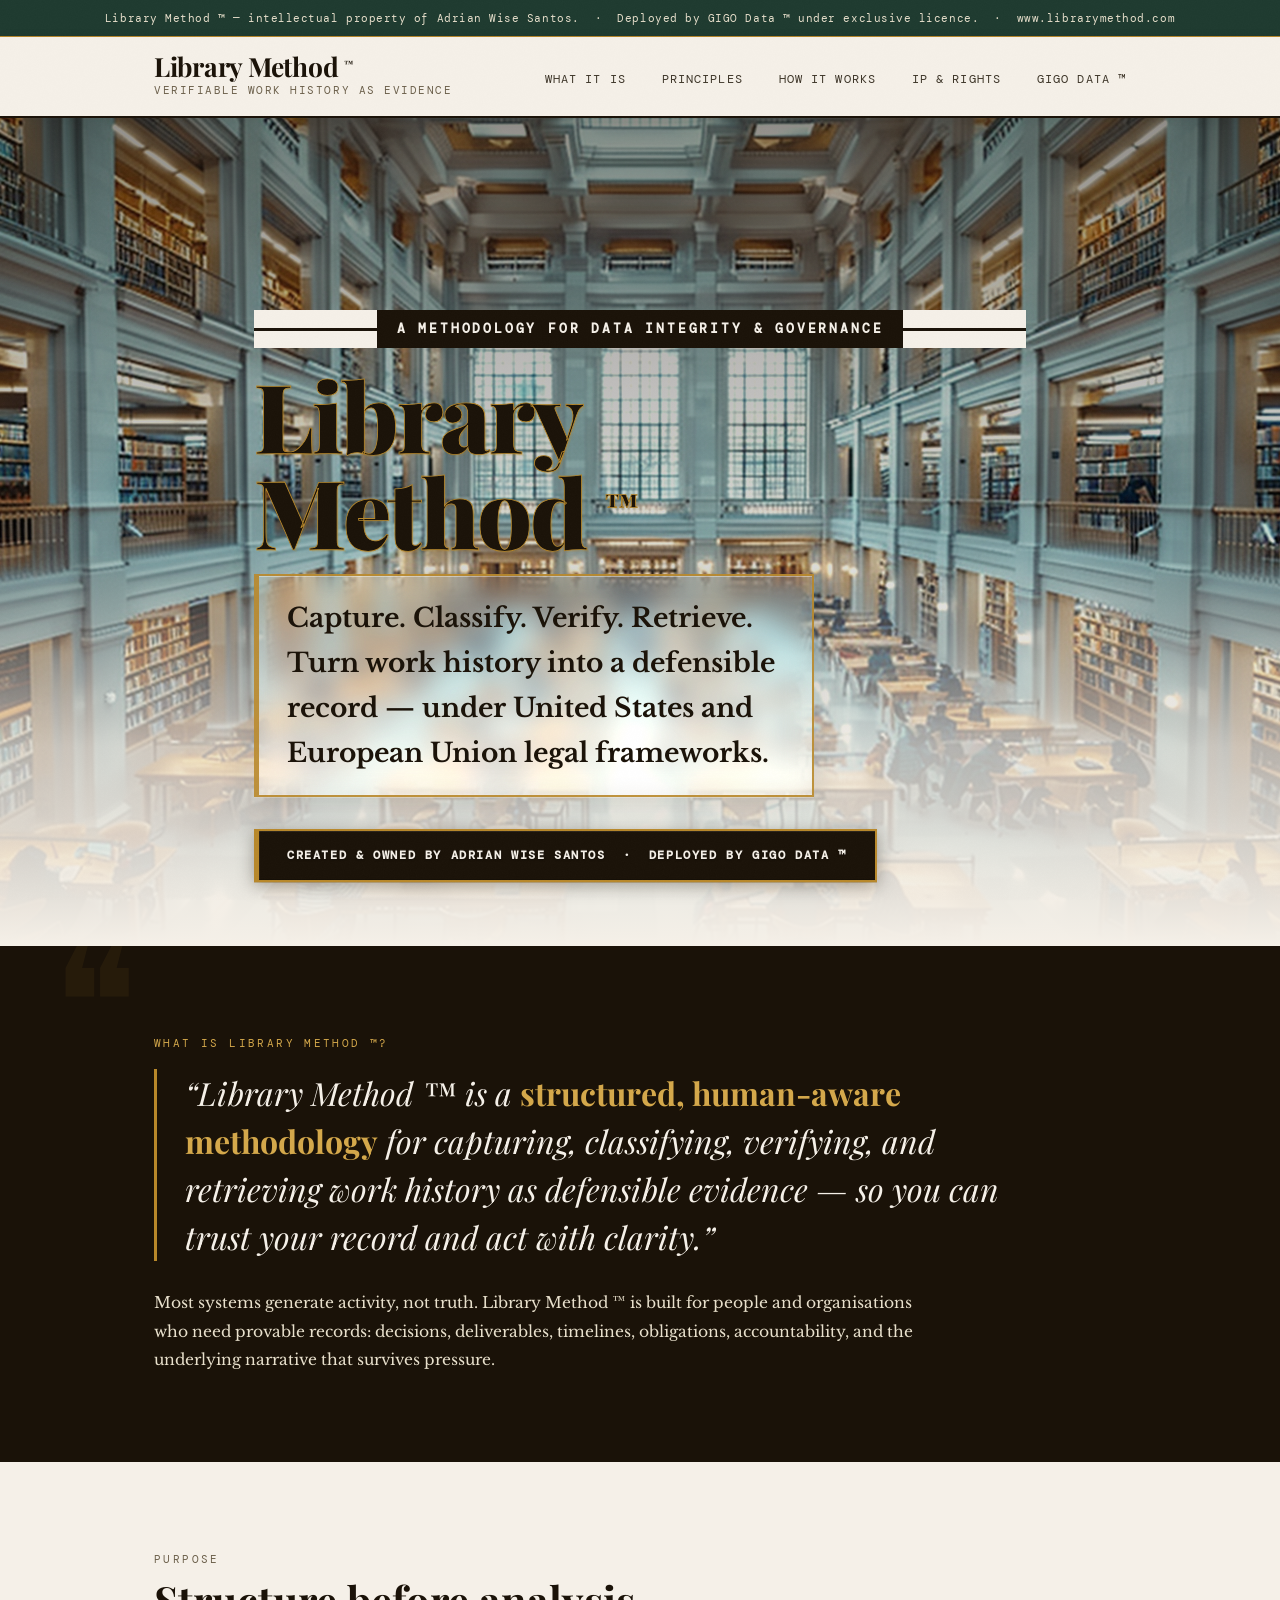
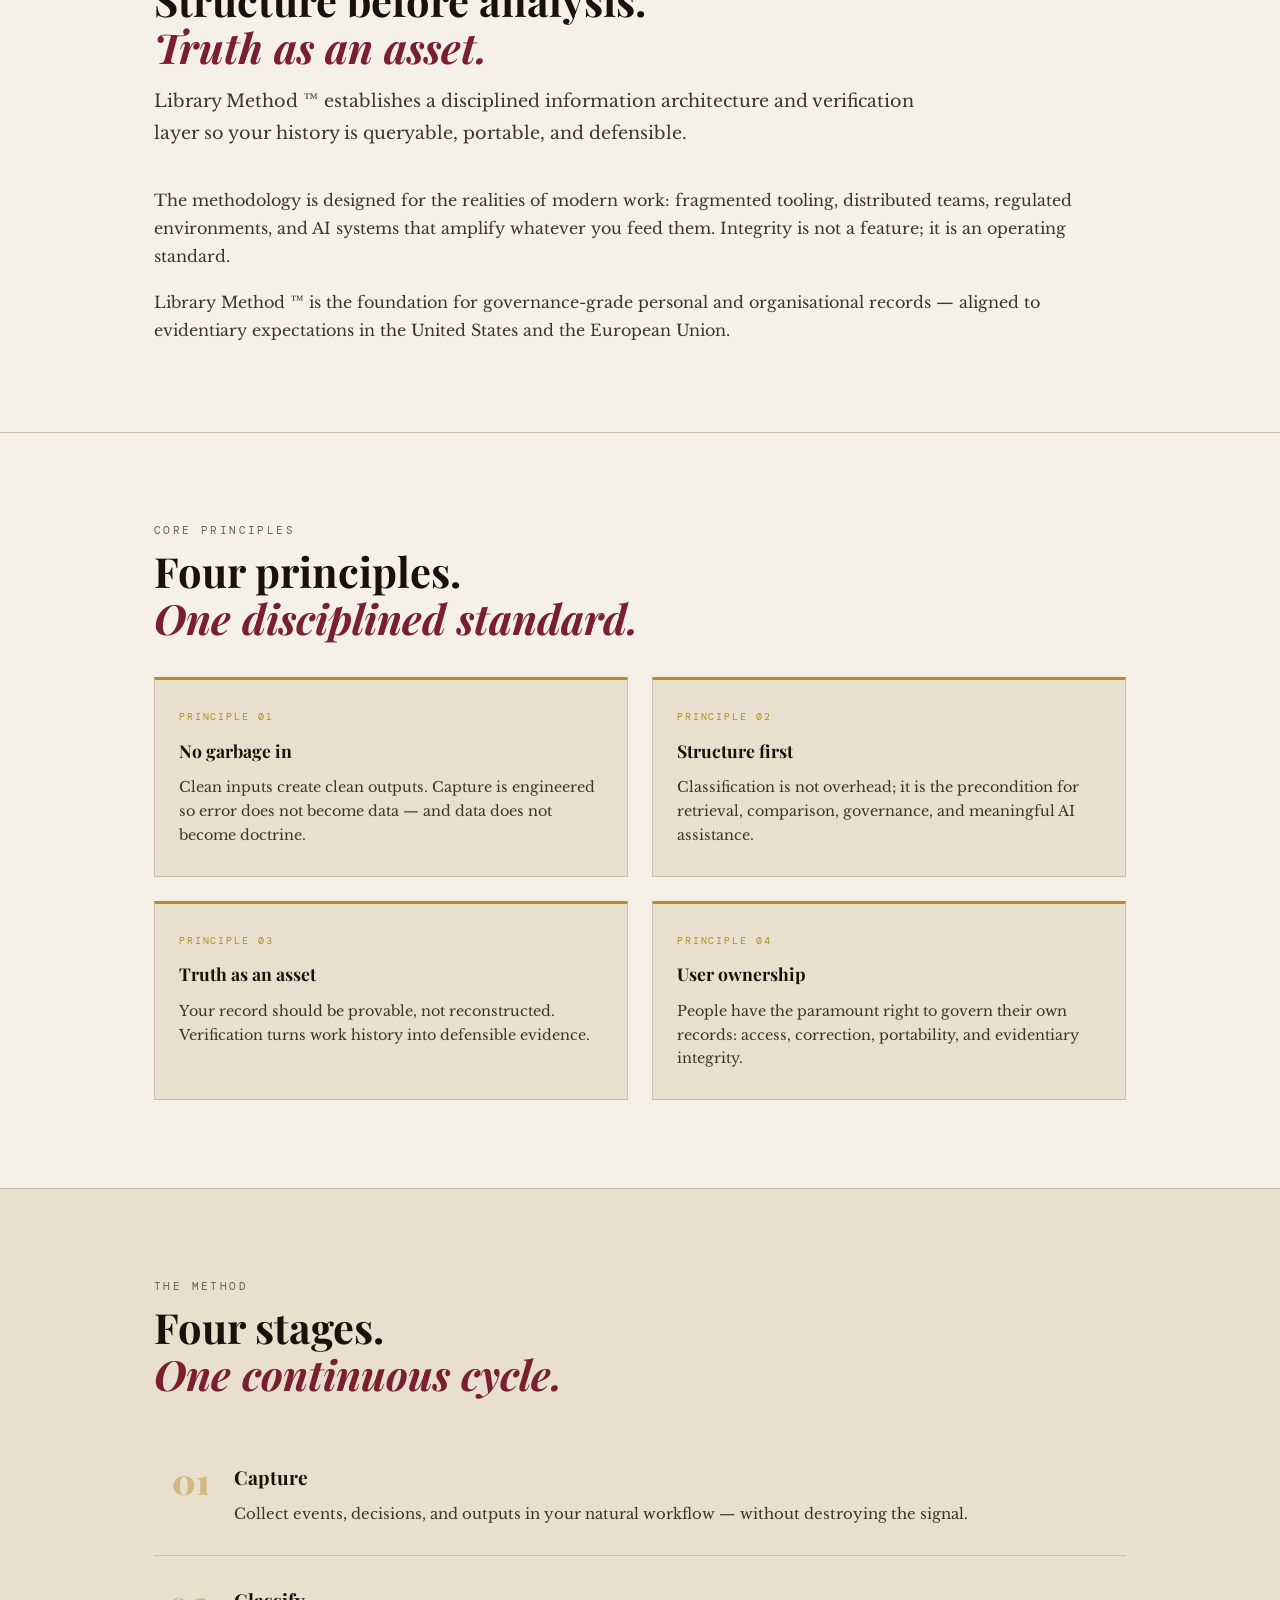
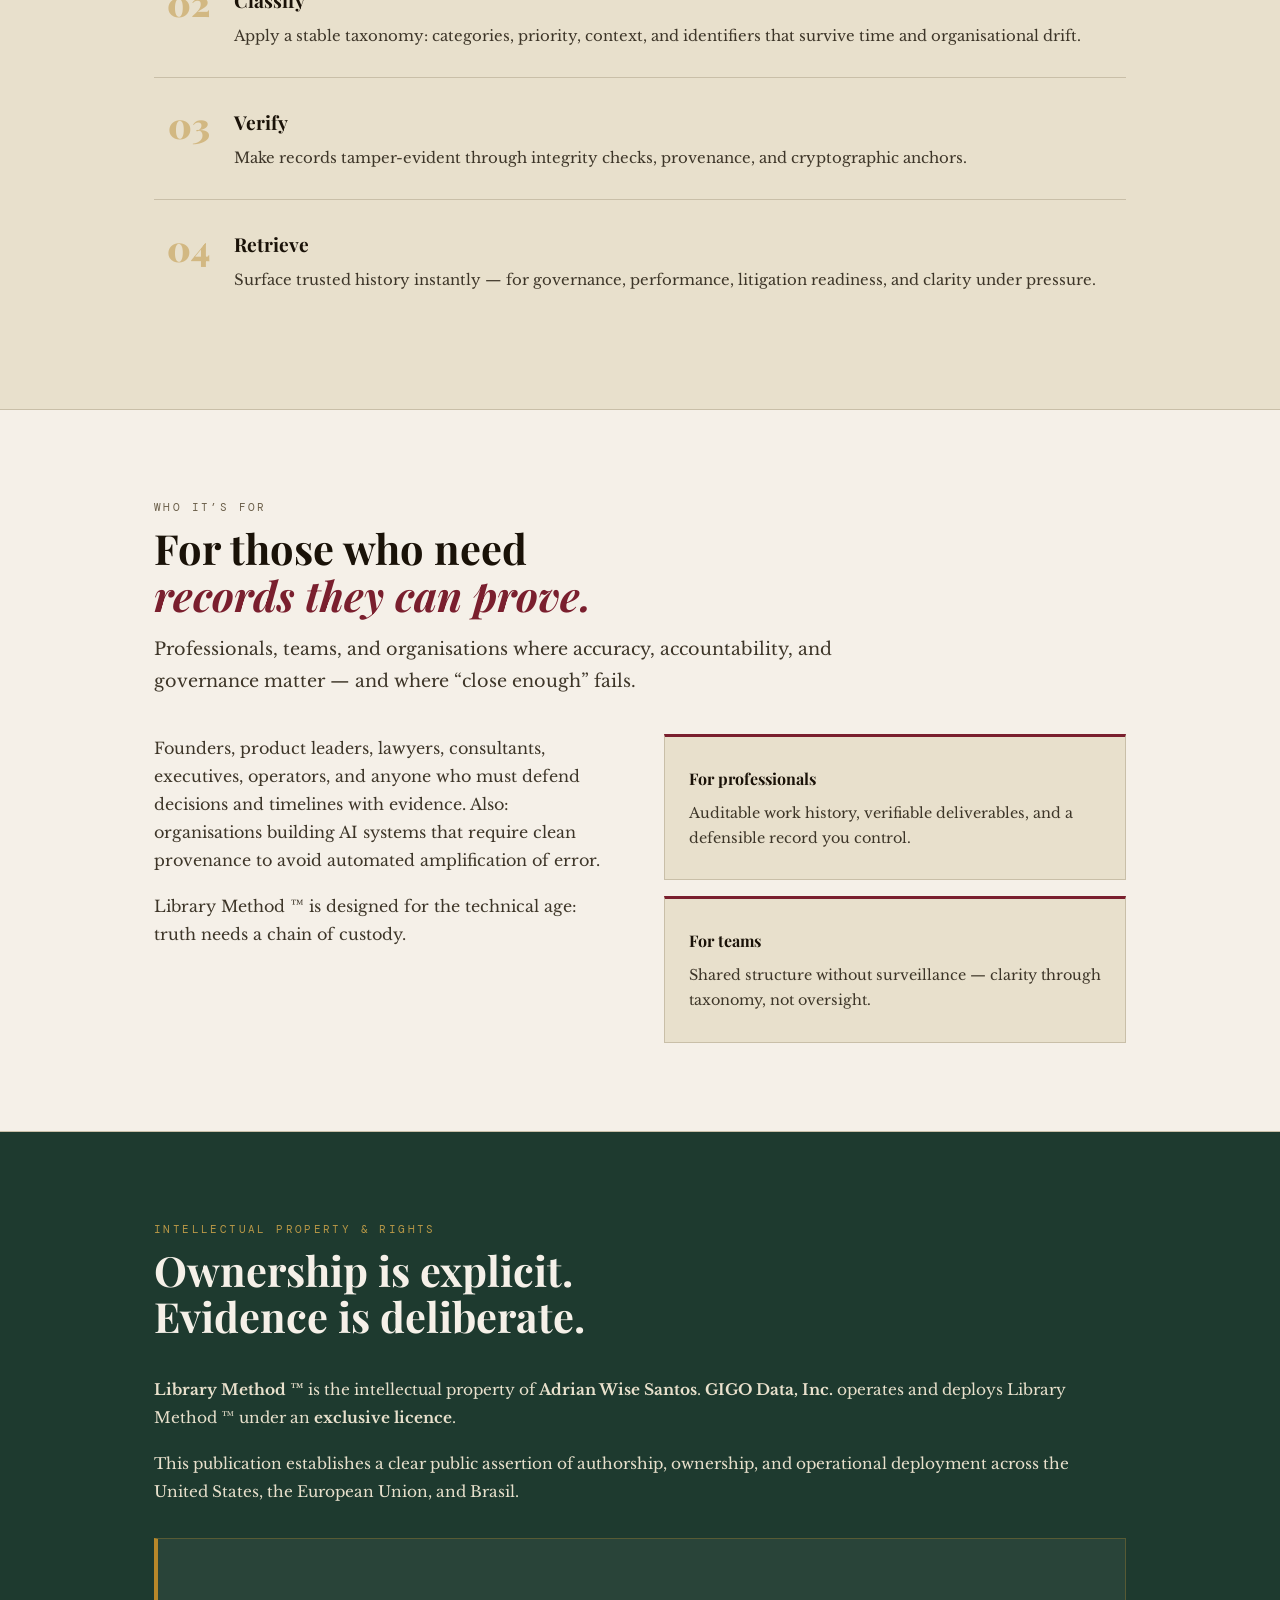
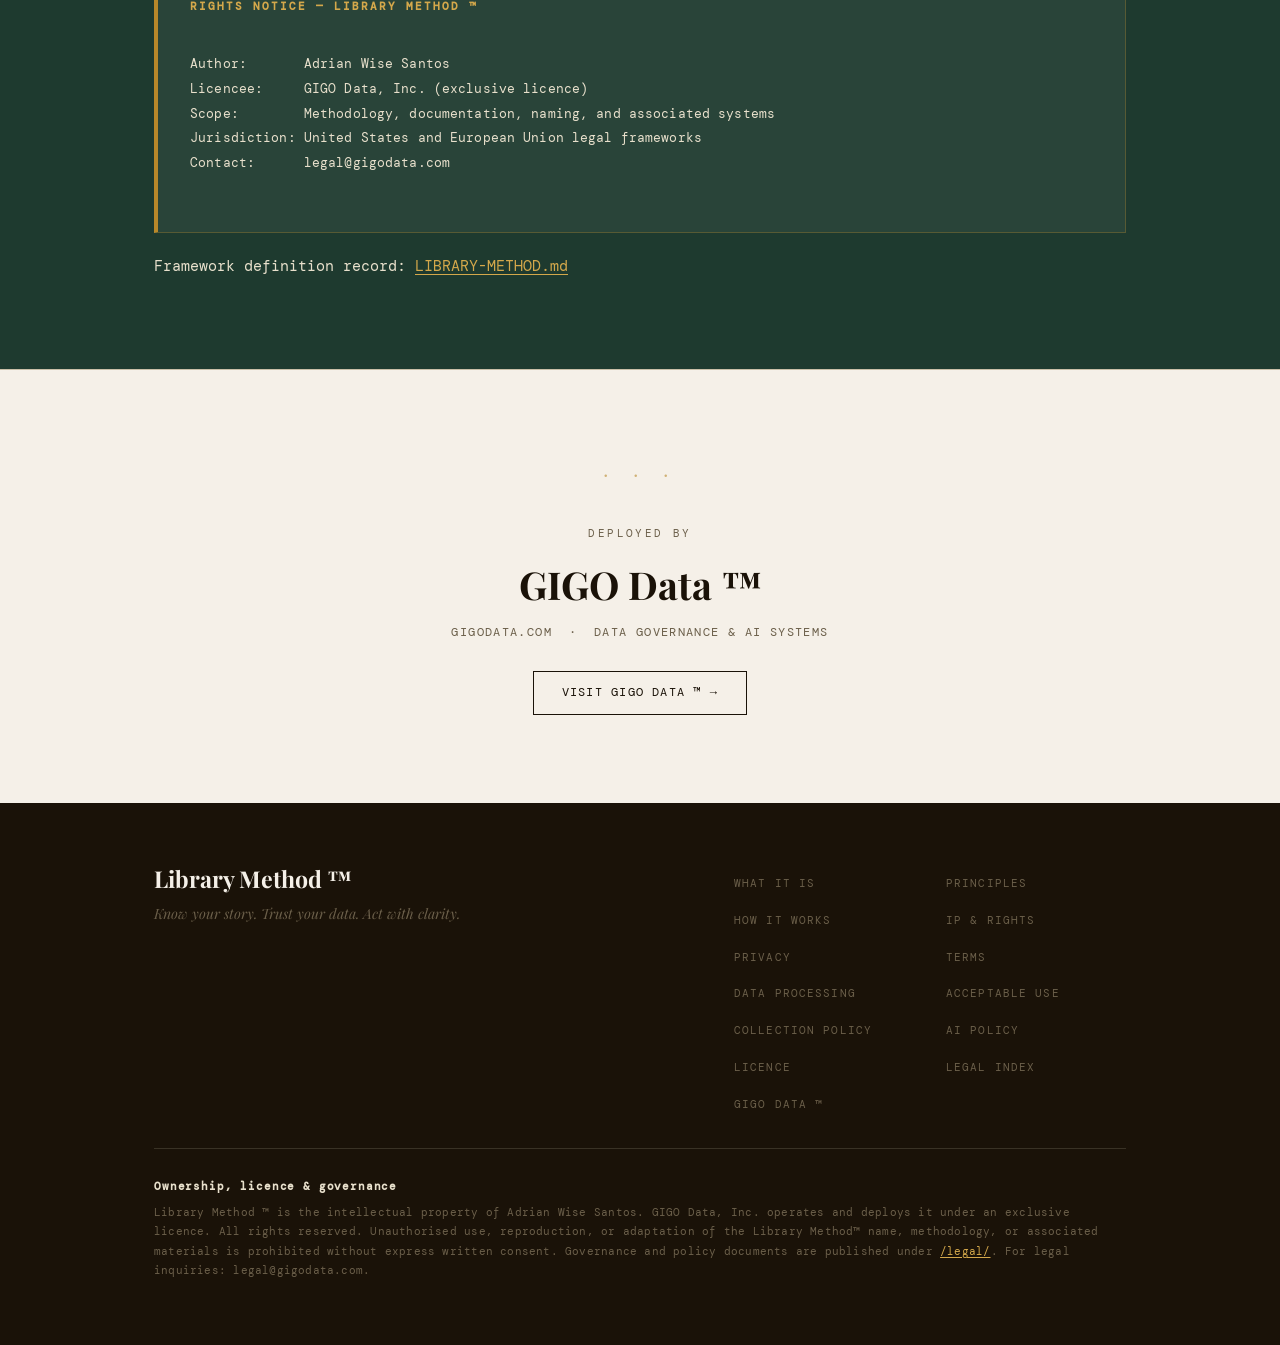
==== index.html @ 295b641d "Reivindicação territorial atualizada: Brasil incluído na asserção pública de autoria, propriedade e " ====
<!doctype html>
<html lang="en">
<head>
  <meta charset="utf-8" />
  <meta http-equiv="x-ua-compatible" content="ie=edge" />
  <meta name="viewport" content="width=device-width, initial-scale=1" />

  <!-- ── GOOGLE SEARCH CONSOLE VERIFICATION ──────────────────── -->
  <meta name="google-site-verification" content="AUsVoHXFWD5waHERKh9OpnSY5OnFu4GHiq2seDkSeP0" />

  <!-- ============================================================
       Library Method™ — www.librarymethod.com
       Canonical posture:
       - IP Owner: Adrian Wise Santos
       - Exclusive licencee / operator: GIGO Data, Inc.
       Updated for governance layer: 2026-03-25
       ============================================================ -->

  <!-- ── PERFORMANCE: DNS prefetch for third-party origins ──── -->
  <link rel="dns-prefetch" href="https://fonts.googleapis.com" />
  <link rel="dns-prefetch" href="https://fonts.gstatic.com" />

  <!-- ── PRIMARY SEO ─────────────────────────────────────────── -->
  <title>Library Method™ | Verifiable Work History &amp; Data Governance — by Adrian Wise Santos</title>

  <meta name="description" content="Library Method™ is a structured, human-aware methodology for capturing, classifying, verifying, and retrieving work history as defensible evidence. Aligned with GDPR, the EU AI Act, and data provenance best practices. Created by Adrian Wise Santos. Deployed by GIGO Data™ (GIGO Data, Inc.) under exclusive licence." />

  <meta name="keywords" content="Library Method™, Library Method, librarymethod.com, GIGO Data™, GIGO Data, GIGODATA, gigodata.com, GIGO Data Inc, GIGO Data Inc., data provenance, data integrity, data governance, AI governance, audit trail, work history, personal data governance, verifiable work history, evidence, record-keeping, verification, methodology, information architecture, GDPR, EU AI Act, EU AI governance, EU data governance, AI Act compliance, data lineage, chain of custody, tamper-evident records, defensible evidence, Adrian Wise Santos" />

  <meta name="robots" content="index,follow,max-image-preview:large,max-snippet:-1,max-video-preview:-1" />

  <!-- ── AUTHORSHIP & OWNERSHIP ──────────────────────────────── -->
  <meta name="author" content="Adrian Wise Santos" />
  <meta name="creator" content="Library Method™ created by Adrian Wise Santos" />
  <meta name="copyright" content="© 2026 Adrian Wise Santos. All rights reserved." />

  <!-- ── CANONICAL ───────────────────────────────────────────── -->
  <link rel="canonical" href="https://www.librarymethod.com/" />

  <!-- ── HREFLANG: English primary + EU English ─────────────── -->
  <link rel="alternate" hreflang="en" href="https://www.librarymethod.com/" />
  <link rel="alternate" hreflang="en-GB" href="https://www.librarymethod.com/" />
  <link rel="alternate" hreflang="x-default" href="https://www.librarymethod.com/" />

  <!-- ── OPEN GRAPH ──────────────────────────────────────────── -->
  <meta property="og:type" content="website" />
  <meta property="og:url" content="https://www.librarymethod.com/" />
  <meta property="og:site_name" content="Library Method™" />
  <meta property="og:locale" content="en_US" />
  <meta property="og:locale:alternate" content="en_GB" />

  <meta property="og:title" content="Library Method™ — Verifiable Work History as Defensible Evidence" />
  <meta property="og:description" content="A structured, human-aware methodology for capturing, classifying, verifying, and retrieving work history as defensible evidence. GDPR-aligned. EU AI Act-aware. Created by Adrian Wise Santos. Deployed by GIGO Data™ (GIGO Data, Inc.) under exclusive licence. gigodata.com · librarymethod.com" />

  <meta property="og:image" content="https://www.librarymethod.com/opengraph/librarymethod_og_1200x630_v1_2026_02_01.png" />
  <meta property="og:image:secure_url" content="https://www.librarymethod.com/opengraph/librarymethod_og_1200x630_v1_2026_02_01.png" />
  <meta property="og:image:width" content="1200" />
  <meta property="og:image:height" content="630" />
  <meta property="og:image:alt" content="Library Method™ — by Adrian Wise Santos, deployed by GIGO Data™ (GIGO Data, Inc.) · librarymethod.com · gigodata.com" />
  <meta property="og:image:type" content="image/png" />

  <!-- ── TWITTER / X CARD ────────────────────────────────────── -->
  <meta name="twitter:card" content="summary_large_image" />
  <meta name="twitter:site" content="@gigodata" />
  <meta name="twitter:creator" content="@gigodata" />
  <meta name="twitter:title" content="Library Method™ — Verifiable Work History as Evidence" />
  <meta name="twitter:description" content="A structured methodology by Adrian Wise Santos, deployed by GIGO Data™ (GIGO Data, Inc.), for capturing, classifying, verifying, and retrieving work history as defensible evidence. GDPR-aligned. EU AI Act-aware. librarymethod.com" />
  <meta name="twitter:image" content="https://www.librarymethod.com/opengraph/librarymethod_og_1200x630_v1_2026_02_01.png" />
  <meta name="twitter:image:alt" content="Library Method™ — by Adrian Wise Santos, deployed by GIGO Data™ · librarymethod.com · gigodata.com" />

  <!-- ── FAVICONS ────────────────────────────────────────────── -->
  <link rel="icon" href="/favicon.ico" />
  <link rel="apple-touch-icon" href="/favicon.ico" />

  <!-- ── FONTS ───────────────────────────────────────────────── -->
  <link rel="preconnect" href="https://fonts.googleapis.com" />
  <link rel="preconnect" href="https://fonts.gstatic.com" crossorigin />
  <link href="https://fonts.googleapis.com/css2?family=Playfair+Display:ital,wght@0,400;0,600;0,700;0,900;1,400;1,700&family=Libre+Baskerville:ital,wght@0,400;0,700;1,400&family=DM+Mono:ital,wght@0,300;0,400;1,300&display=swap" rel="stylesheet" />

  <!-- ── JSON-LD STRUCTURED DATA ─────────────────────────────── -->
  <script type="application/ld+json">
  {
    "@context": "https://schema.org",
    "@graph": [
      {
        "@type": "WebSite",
        "@id": "https://www.librarymethod.com/#website",
        "url": "https://www.librarymethod.com/",
        "name": "Library Method\u2122",
        "alternateName": ["Library Method", "librarymethod.com"],
        "description": "Library Method\u2122 is a structured, human-aware methodology for capturing, classifying, verifying, and retrieving work history as defensible evidence. Aligned with GDPR and the EU AI Act.",
        "publisher": { "@id": "https://www.gigodata.com/#organization" },
        "inLanguage": "en-US"
      },
      {
        "@type": "WebPage",
        "@id": "https://www.librarymethod.com/#webpage",
        "url": "https://www.librarymethod.com/",
        "name": "Library Method\u2122 | Verifiable Work History & Data Governance — by Adrian Wise Santos",
        "description": "Library Method\u2122 is a structured, human-aware methodology for capturing, classifying, verifying, and retrieving work history as defensible evidence. Aligned with GDPR, the EU AI Act, and data provenance best practices.",
        "isPartOf": { "@id": "https://www.librarymethod.com/#website" },
        "about": { "@id": "https://www.librarymethod.com/#methodology" },
        "primaryImageOfPage": {
          "@type": "ImageObject",
          "url": "https://www.librarymethod.com/opengraph/librarymethod_og_1200x630_v1_2026_02_01.png"
        },
        "datePublished": "2026-02-01",
        "dateModified": "2026-03-25",
        "inLanguage": "en-US"
      },
      {
        "@type": "Organization",
        "@id": "https://www.gigodata.com/#organization",
        "name": "GIGO Data\u2122",
        "alternateName": ["GIGO Data", "GIGODATA", "GIGO Data, Inc.", "GIGO Data Inc"],
        "legalName": "GIGO Data, Inc.",
        "url": "https://www.gigodata.com/",
        "sameAs": [
          "https://www.gigodata.com/",
          "https://www.librarymethod.com/",
          "https://twitter.com/gigodata",
          "https://github.com/gigodata"
        ],
        "description": "GIGO Data, Inc. is a data governance and AI systems company. It deploys Library Method\u2122 under exclusive licence from Adrian Wise Santos.",
        "foundingDate": "2025-06-24",
        "founder": { "@id": "https://www.librarymethod.com/#adrian" },
        "knowsAbout": [
          "Data Governance",
          "AI Governance",
          "Data Integrity",
          "GDPR Compliance",
          "EU AI Act",
          "Data Provenance",
          "Verifiable Work History"
        ]
      },
      {
        "@type": "Person",
        "@id": "https://www.librarymethod.com/#adrian",
        "name": "Adrian Wise Santos",
        "url": "https://www.adrianwisesantos.com/",
        "sameAs": [
          "https://www.adrianwisesantos.com/",
          "https://www.linkedin.com/in/adriansantos",
          "https://twitter.com/gigodata",
          "https://github.com/gigodata"
        ],
        "jobTitle": "Founder",
        "worksFor": { "@id": "https://www.gigodata.com/#organization" },
        "description": "Creator and owner of the Library Method\u2122 intellectual property. Founder of GIGO Data, Inc. Expert in data governance, AI systems, and verifiable work history."
      },
      {
        "@type": "CreativeWork",
        "@id": "https://www.librarymethod.com/#methodology",
        "name": "Library Method\u2122",
        "alternateName": "Library Method",
        "url": "https://www.librarymethod.com/",
        "creator": { "@id": "https://www.librarymethod.com/#adrian" },
        "publisher": { "@id": "https://www.gigodata.com/#organization" },
        "description": "A structured, human-aware methodology for capturing, classifying, verifying, and retrieving work history as defensible evidence. Designed to support GDPR data subject rights, EU AI Act transparency obligations, and personal data governance.",
        "inLanguage": "en-US",
        "copyrightHolder": { "@id": "https://www.librarymethod.com/#adrian" },
        "copyrightYear": "2026",
        "license": "https://www.librarymethod.com/legal/licence.html",
        "about": [
          { "@type": "Thing", "name": "Data Governance" },
          { "@type": "Thing", "name": "AI Governance" },
          { "@type": "Thing", "name": "Data Provenance" },
          { "@type": "Thing", "name": "GDPR" },
          { "@type": "Thing", "name": "EU AI Act" },
          { "@type": "Thing", "name": "Verifiable Work History" },
          { "@type": "Thing", "name": "Audit Trail" },
          { "@type": "Thing", "name": "Chain of Custody" }
        ],
        "mentions": [
          {
            "@type": "Legislation",
            "name": "General Data Protection Regulation",
            "alternateName": "GDPR",
            "identifier": "EU 2016/679",
            "url": "https://eur-lex.europa.eu/eli/reg/2016/679/oj"
          },
          {
            "@type": "Legislation",
            "name": "EU Artificial Intelligence Act",
            "alternateName": "EU AI Act",
            "identifier": "EU 2024/1689",
            "url": "https://eur-lex.europa.eu/legal-content/EN/TXT/?uri=CELEX:32024R1689"
          }
        ]
      }
    ]
  }
  </script>

  <style>
    *, *::before, *::after { box-sizing: border-box; margin: 0; padding: 0; }

    :root{
      --c-ink:#1a1208;
      --c-parchment:#f5f0e8;
      --c-aged:#e8e0cc;
      --c-gold:#b8882a;
      --c-gold-light:#d4a84b;
      --c-burgundy:#7a1f2e;
      --c-forest:#1e3a2f;
      --c-slate:#3d3528;
      --c-muted:#6b5f4a;
      --c-rule:#c9bfa8;

      --font-display:'Playfair Display','Georgia',serif;
      --font-body:'Libre Baskerville','Georgia',serif;
      --font-mono:'DM Mono','Courier New',monospace;

      --max-width:1100px;
      --gutter:clamp(1.5rem,5vw,4rem);
      --section-gap:clamp(3rem,7vw,5.5rem);
    }

    html{ scroll-behavior:smooth; -webkit-text-size-adjust:100%; }
    body{
      background:var(--c-parchment);
      color:var(--c-ink);
      font-family:var(--font-body);
      font-size:clamp(1rem,1.2vw,1.125rem);
      line-height:1.75;
      overflow-x:hidden;
    }

    body::before{
      content:'';
      position:fixed;
      inset:0;
      background-image:url("data:image/svg+xml,%3Csvg xmlns='http://www.w3.org/2000/svg' width='300' height='300'%3E%3Cfilter id='n'%3E%3CfeTurbulence type='fractalNoise' baseFrequency='0.85' numOctaves='4' stitchTiles='stitch'/%3E%3CfeColorMatrix type='saturate' values='0'/%3E%3C/filter%3E%3Crect width='300' height='300' filter='url(%23n)' opacity='0.04'/%3E%3C/svg%3E");
      pointer-events:none;
      z-index:9999;
      opacity:0.55;
    }

    a{ color:inherit; text-decoration:none; }
    img{ display:block; max-width:100%; }

    .u-container{ max-width:var(--max-width); margin-inline:auto; padding-inline:var(--gutter); }
    .u-mono{ font-family:var(--font-mono); }
    .u-label{
      font-family:var(--font-mono);
      font-size:0.68rem;
      letter-spacing:0.22em;
      text-transform:uppercase;
      color:var(--c-muted);
    }
    .u-sr-only{ position:absolute; width:1px; height:1px; overflow:hidden; clip:rect(0,0,0,0); white-space:nowrap; }

    .legal-banner{
      background:var(--c-forest);
      color:var(--c-aged);
      font-family:var(--font-mono);
      font-size:0.67rem;
      letter-spacing:0.05em;
      text-align:center;
      padding:0.55rem var(--gutter);
      border-bottom:1px solid var(--c-gold);
    }

    .masthead{
      position:sticky; top:0; z-index:200;
      background:var(--c-parchment);
      border-bottom:2px solid var(--c-ink);
      box-shadow:0 2px 12px rgba(26,18,8,0.07);
    }
    .masthead__inner{
      display:flex; align-items:center; justify-content:space-between;
      gap:1.5rem; padding-block:1rem;
    }
    .masthead__brand{ display:flex; flex-direction:column; gap:0.1rem; }
    .masthead__wordmark{
      font-family:var(--font-display);
      font-weight:700;
      font-size:clamp(1.2rem,2.5vw,1.65rem);
      letter-spacing:-0.01em;
      line-height:1;
    }
    .masthead__sub{
      font-family:var(--font-mono);
      font-size:clamp(0.55rem,0.85vw,0.72rem);
      letter-spacing:0.14em;
      text-transform:uppercase;
      color:var(--c-muted);
      white-space:nowrap;
    }
    .masthead__wordmark sup,
    .hero__headline sup{
      font-size:0.33em;
      vertical-align:super;
      letter-spacing:0;
    }
    .masthead__nav{ display:flex; gap:2.25rem; list-style:none; }
    .masthead__nav a{
      font-family:var(--font-mono);
      font-size:0.76rem;
      letter-spacing:0.09em;
      text-transform:uppercase;
      color:var(--c-slate);
      transition:color 0.2s ease;
    }
    .masthead__nav a:hover,
    .masthead__nav a:focus-visible{ color:var(--c-gold); outline:none; }

    .hero{ position:relative; min-height:92vh; overflow:hidden; }
    .hero__bg{
      position:absolute; inset:0;
      background-image:url('assets/images/librarymethod_hero_v1_2026_02_01.jpg');
      background-size:cover;
      background-position:center 28%;
      background-repeat:no-repeat;
      filter:sepia(0.18) contrast(1.06) brightness(0.86);
      transform:scale(1.02);
      transition:transform 8s ease;
    }
    .hero:hover .hero__bg{ transform:scale(1.0); }

    .hero__overlay{
      position:absolute; inset:0;
      background:linear-gradient(
        to bottom,
        rgba(26,18,8,0.38) 0%,
        rgba(26,18,8,0.18) 28%,
        rgba(245,240,232,0.00) 52%,
        rgba(245,240,232,0.72) 76%,
        rgba(245,240,232,1) 100%
      );
    }

    .hero__content{ position:absolute; bottom:0; left:0; right:0; padding-bottom:clamp(2.5rem,6vw,4rem); }
    .hero__content .u-container{ max-width:900px; }
    .hero__eyebrow{
      font-family:var(--font-mono);
      font-size:clamp(0.75rem,1.1vw,0.9rem);
      font-weight:700;
      letter-spacing:0.22em;
      text-transform:uppercase;
      color:#1a1208;
      margin-bottom:1.1rem;
      display:inline-flex;
      align-items:center;
      gap:0;
      background:#f5f0e8;
      padding:0;
      width:100%;
    }
    .hero__eyebrow::before,
    .hero__eyebrow::after{
      content:'';
      display:block;
      height:3px;
      background:#1a1208;
      flex:1;
    }
    .hero__eyebrow span{
      padding:0.5rem 1.2rem;
      background:#1a1208;
      color:#f5f0e8;
      letter-spacing:0.22em;
      font-size:clamp(0.7rem,1vw,0.85rem);
      white-space:nowrap;
    }

    .hero__headline{
      font-family:var(--font-display);
      font-weight:900;
      font-size:clamp(2.8rem,7.5vw,6.5rem);
      line-height:1.0;
      letter-spacing:-0.025em;
      margin-bottom:1rem;
      color:#1a1208;
      -webkit-text-stroke:0.83px #b8882a;
      text-stroke:0.83px #b8882a;
      text-shadow:2px 2px 0 rgba(184,136,42,0.15);
    }
    .hero__headline em{
      font-style:normal;
      font-family:var(--font-display);
      font-weight:900;
      color:#1a1208;
      -webkit-text-stroke:0.83px #b8882a;
      text-stroke:0.83px #b8882a;
    }

    .hero__tagline{
      font-family:var(--font-body);
      font-style:normal;
      font-weight:900;
      font-size:clamp(1.2rem,2.4vw,1.65rem);
      color:#1a1208;
      text-shadow:none;
      margin-bottom:2rem;
      max-width:560px;
      width:fit-content;
      display:inline-block;
      background:rgba(255,255,255,0.12);
      padding:1.25rem 1.75rem;
      line-height:1.7;
      backdrop-filter:blur(12px) saturate(1.4) brightness(1.15);
      -webkit-backdrop-filter:blur(12px) saturate(1.4) brightness(1.15);
      border:2px solid rgba(184,136,42,0.9);
      border-left:5px solid rgba(184,136,42,0.9);
      box-shadow:
        inset 0 1px 0 rgba(255,255,255,0.4),
        inset 0 -1px 0 rgba(255,255,255,0.1),
        0 8px 32px rgba(26,18,8,0.12);
    }
    .hero__badge{
      display:inline-block;
      white-space:nowrap;
      overflow:visible;
      background:var(--c-ink);
      color:var(--c-parchment);
      font-family:var(--font-mono);
      font-size:0.72rem;
      font-weight:700;
      letter-spacing:0.14em;
      text-transform:uppercase;
      padding:0.9rem 1.75rem;
      border:2px solid #b8882a;
      border-left:5px solid #b8882a;
      box-shadow:
        inset 0 1px 0 rgba(255,255,255,0.08),
        inset 0 -1px 0 rgba(0,0,0,0.25),
        inset 1px 0 0 rgba(255,255,255,0.05),
        0 4px 16px rgba(26,18,8,0.35),
        0 1px 0 rgba(184,136,42,0.4);
      text-shadow:0 1px 2px rgba(0,0,0,0.4), 0 -1px 0 rgba(255,255,255,0.08);
    }

    .section{ padding-block:var(--section-gap); }
    .section + .section{ border-top:1px solid var(--c-rule); }
    .section__header{ margin-bottom:2.25rem; }
    .section__title{
      font-family:var(--font-display);
      font-weight:700;
      font-size:clamp(1.6rem,3.5vw,2.6rem);
      line-height:1.12;
      margin-top:0.5rem;
    }
    .section__title em{ font-style:italic; color:var(--c-burgundy); }
    .section__lead{
      font-size:1.1rem;
      line-height:1.8;
      color:var(--c-slate);
      max-width:760px;
      margin-top:1rem;
    }
    p{ margin-bottom:1.15rem; color:var(--c-slate); }
    p:last-child{ margin-bottom:0; }

    .definition{
      background:var(--c-ink);
      color:var(--c-parchment);
      padding-block:var(--section-gap);
      position:relative;
      overflow:hidden;
    }
    .definition::before{
      content:'❝';
      position:absolute;
      top:-2rem;
      left:calc(var(--gutter) - 0.75rem);
      font-family:var(--font-display);
      font-size:10rem;
      color:var(--c-gold);
      opacity:0.08;
      line-height:1;
      pointer-events:none;
      user-select:none;
    }
    .definition__quote{
      font-family:var(--font-display);
      font-style:italic;
      font-size:clamp(1.25rem,2.8vw,2rem);
      line-height:1.5;
      color:var(--c-parchment);
      border-left:3px solid var(--c-gold);
      padding-left:1.75rem;
      margin-bottom:1.75rem;
      max-width:860px;
    }
    .definition__quote strong{ font-style:normal; color:var(--c-gold-light); }
    .definition p{ color:var(--c-aged); max-width:760px; font-size:0.97rem; line-height:1.82; }

    .principles{
      display:grid;
      grid-template-columns:1fr;
      gap:1.5rem;
      margin-top:2rem;
    }
    @media (min-width:820px){
      .principles{
        grid-template-columns:1fr 1fr;
      }
    }

    .principle{
      background:var(--c-aged);
      border:1px solid var(--c-rule);
      border-top:3px solid var(--c-gold);
      padding:1.75rem 1.5rem;
    }
    .principle__number{
      font-family:var(--font-mono);
      font-size:0.65rem;
      letter-spacing:0.18em;
      color:var(--c-gold);
      text-transform:uppercase;
      margin-bottom:0.6rem;
    }
    .principle__title{
      font-family:var(--font-display);
      font-weight:700;
      font-size:1.1rem;
      color:var(--c-ink);
      margin-bottom:0.6rem;
    }
    .principle__body{ font-size:0.9rem; line-height:1.65; margin-bottom:0; }

    .steps-section{ background:var(--c-aged); }
    .steps{ margin-top:2rem; }
    .step{
      display:grid;
      grid-template-columns:3.5rem 1fr;
      gap:1.5rem;
      align-items:start;
      padding-block:1.75rem;
      border-bottom:1px solid var(--c-rule);
    }
    .step:last-child{ border-bottom:none; }
    .step__num{
      font-family:var(--font-display);
      font-weight:900;
      font-size:2.2rem;
      color:var(--c-gold);
      opacity:0.45;
      line-height:1;
      text-align:right;
      padding-top:0.1rem;
    }
    .step__title{
      font-family:var(--font-display);
      font-weight:700;
      font-size:1.2rem;
      color:var(--c-ink);
      margin-bottom:0.35rem;
    }
    .step__body{ font-size:0.93rem; margin-bottom:0; }

    .for-grid{
      display:grid;
      grid-template-columns:1fr 1fr;
      gap:3rem;
      align-items:start;
      margin-top:2rem;
    }
    .for-card{
      background:var(--c-aged);
      border:1px solid var(--c-rule);
      border-top:3px solid var(--c-burgundy);
      padding:1.75rem 1.5rem;
      margin-bottom:1rem;
    }
    .for-card:last-child{ margin-bottom:0; }
    .for-card__title{
      font-family:var(--font-display);
      font-weight:700;
      font-size:1rem;
      color:var(--c-ink);
      margin-bottom:0.5rem;
    }
    .for-card__body{ font-size:0.9rem; margin-bottom:0; }

    .ip-section{ background:var(--c-forest); color:var(--c-aged); }
    .ip-section .u-label{ color:var(--c-gold-light); opacity:0.85; }
    .ip-section .section__title{ color:var(--c-parchment); }
    .ip-section p{ color:var(--c-aged); font-size:0.96rem; line-height:1.82; }

    .ip-box{
      background:rgba(245,240,232,0.05);
      border:1px solid rgba(184,136,42,0.32);
      border-left:4px solid var(--c-gold);
      padding:2rem;
      margin-top:2rem;
      font-family:var(--font-mono);
      font-size:0.79rem;
      line-height:1.95;
      color:var(--c-aged);
      letter-spacing:0.01em;
      white-space:pre-wrap;
      word-break:break-word;
    }
    .ip-box strong{
      color:var(--c-gold-light);
      display:block;
      margin-bottom:0.65rem;
      font-size:0.7rem;
      letter-spacing:0.18em;
      text-transform:uppercase;
    }
    .ip-box a,
    .ip-definition-link a,
    .footer__legal a{
      color:var(--c-gold-light);
      text-decoration:underline;
      text-underline-offset:0.18em;
    }
    .ip-box a:hover,
    .ip-definition-link a:hover,
    .footer__legal a:hover{
      color:var(--c-parchment);
    }
    .ip-definition-link{
      margin-top:1.25rem;
      font-family:var(--font-mono);
      font-size:0.78rem;
      color:var(--c-aged);
    }

    .attribution{ text-align:center; padding-block:var(--section-gap); }
    .attribution__ornament{
      font-size:1.2rem;
      letter-spacing:0.6rem;
      color:var(--c-gold);
      opacity:0.6;
      margin-bottom:2rem;
    }
    .attribution__company{
      font-family:var(--font-display);
      font-weight:700;
      font-size:clamp(1.6rem,3vw,2.4rem);
      color:var(--c-ink);
    }
    .attribution__domain{
      font-family:var(--font-mono);
      font-size:0.72rem;
      letter-spacing:0.12em;
      text-transform:uppercase;
      color:var(--c-muted);
      margin-top:0.3rem;
      margin-bottom:1.75rem;
    }
    .btn-outline{
      display:inline-block;
      font-family:var(--font-mono);
      font-size:0.76rem;
      letter-spacing:0.1em;
      text-transform:uppercase;
      color:var(--c-ink);
      border:1.5px solid var(--c-ink);
      padding:0.65rem 1.75rem;
      transition:background 0.22s ease, color 0.22s ease;
    }
    .btn-outline:hover, .btn-outline:focus-visible{ background:var(--c-ink); color:var(--c-parchment); outline:none; }

    .footer{
      background:var(--c-ink);
      color:var(--c-aged);
      padding-block:clamp(2.5rem,5vw,4rem);
    }
    .footer__top{
      display:flex;
      align-items:flex-start;
      justify-content:space-between;
      flex-wrap:wrap;
      gap:2rem;
      padding-bottom:2rem;
      border-bottom:1px solid rgba(201,191,168,0.18);
      margin-bottom:1.75rem;
    }
    .footer__wordmark{
      font-family:var(--font-display);
      font-weight:700;
      font-size:1.45rem;
      color:var(--c-parchment);
      line-height:1;
    }
    .footer__tagline{
      font-family:var(--font-display);
      font-style:italic;
      font-size:0.88rem;
      color:var(--c-muted);
      margin-top:0.35rem;
    }
    .footer__nav{
      list-style:none;
      display:grid;
      grid-template-columns:repeat(2, minmax(180px, 1fr));
      gap:0.55rem 2rem;
    }
    .footer__nav a{
      font-family:var(--font-mono);
      font-size:0.7rem;
      letter-spacing:0.1em;
      text-transform:uppercase;
      color:var(--c-muted);
      transition:color 0.2s;
    }
    .footer__nav a:hover{ color:var(--c-gold-light); }

    .footer__legal{
      font-family:var(--font-mono);
      font-size:0.66rem;
      line-height:1.85;
      color:var(--c-muted);
      letter-spacing:0.02em;
    }
    .footer__legal strong{
      color:var(--c-aged);
      display:block;
      margin-bottom:0.4rem;
      letter-spacing:0.08em;
    }

    @keyframes fadeUp{
      from{ opacity:0; transform:translateY(20px); }
      to{ opacity:1; transform:translateY(0); }
    }
    .hero__eyebrow{ animation:fadeUp 0.65s ease both; animation-delay:0.1s; }
    .hero__headline{ animation:fadeUp 0.75s ease both; animation-delay:0.25s; }
    .hero__tagline{ animation:fadeUp 0.75s ease both; animation-delay:0.42s; }
    .hero__badge{ animation:fadeUp 0.75s ease both; animation-delay:0.58s; }

    .nav-toggle{
      display:none;
      background:none;
      border:none;
      cursor:pointer;
      padding:0.4rem;
      color:var(--c-ink);
      flex-direction:column;
      justify-content:center;
      align-items:center;
      gap:5px;
      width:40px;
      height:40px;
      border-radius:2px;
      transition:background 0.2s;
      flex-shrink:0;
    }
    .nav-toggle:hover{ background:rgba(26,18,8,0.07); }
    .nav-toggle:focus-visible{ outline:2px solid var(--c-gold); outline-offset:2px; }
    .nav-toggle__bar{
      display:block;
      width:22px;
      height:2px;
      background:var(--c-ink);
      border-radius:1px;
      transition:transform 0.28s ease, opacity 0.2s ease;
      transform-origin:center;
    }
    .nav-toggle[aria-expanded="true"] .nav-toggle__bar:nth-child(1){
      transform:translateY(7px) rotate(45deg);
    }
    .nav-toggle[aria-expanded="true"] .nav-toggle__bar:nth-child(2){
      opacity:0;
      transform:scaleX(0);
    }
    .nav-toggle[aria-expanded="true"] .nav-toggle__bar:nth-child(3){
      transform:translateY(-7px) rotate(-45deg);
    }

    .mobile-nav{
      display:none;
      position:fixed;
      top:0; left:0; right:0;
      background:var(--c-parchment);
      border-bottom:2px solid var(--c-ink);
      box-shadow:0 8px 32px rgba(26,18,8,0.14);
      z-index:199;
      padding-top:0;
      overflow:hidden;
      max-height:0;
      transition:max-height 0.35s cubic-bezier(0.4,0,0.2,1);
    }
    .mobile-nav.is-open{
      max-height:420px;
    }
    .mobile-nav__inner{
      padding:1.25rem var(--gutter) 1.75rem;
      border-top:1px solid var(--c-rule);
    }
    .mobile-nav__list{
      list-style:none;
      display:flex;
      flex-direction:column;
      gap:0;
    }
    .mobile-nav__list li{
      border-bottom:1px solid var(--c-rule);
    }
    .mobile-nav__list li:last-child{
      border-bottom:none;
    }
    .mobile-nav__list a{
      display:block;
      font-family:var(--font-mono);
      font-size:0.82rem;
      letter-spacing:0.12em;
      text-transform:uppercase;
      color:var(--c-slate);
      padding:0.9rem 0;
      transition:color 0.2s, padding-left 0.2s;
    }
    .mobile-nav__list a:hover,
    .mobile-nav__list a:focus-visible{
      color:var(--c-gold);
      padding-left:0.5rem;
      outline:none;
    }
    .mobile-nav__list li:last-child a{
      color:var(--c-gold);
      font-weight:500;
    }

    @media (max-width:768px){
      .masthead__nav{ display:none; }
      .nav-toggle{ display:flex; }
      .mobile-nav{ display:block; }
      .for-grid{ grid-template-columns:1fr; gap:0; }
      .footer__nav{ grid-template-columns:1fr; }
    }
    @media (max-width:500px){
      .hero__headline{ font-size:clamp(2.4rem,11vw,3.5rem); }
      .ip-box{ font-size:0.72rem; padding:1.25rem; }
    }
  </style>
</head>

<body>

  <div class="legal-banner" role="doc-note" aria-label="Legal notice">
    Library Method&nbsp;™ — intellectual property of Adrian Wise Santos. &nbsp;·&nbsp;
    Deployed by GIGO Data&nbsp;™ under exclusive licence. &nbsp;·&nbsp; www.librarymethod.com
  </div>

  <header class="masthead" role="banner">
    <div class="masthead__inner u-container">

      <a href="https://www.librarymethod.com/" class="masthead__brand" aria-label="Library Method home">
        <div class="masthead__wordmark">Library Method&nbsp;<sup>™</sup></div>
        <div class="masthead__sub">Verifiable Work History as Evidence</div>
      </a>

      <nav aria-label="Primary navigation">
        <ul class="masthead__nav" role="list">
          <li><a href="#what-it-is">What it is</a></li>
          <li><a href="#principles">Principles</a></li>
          <li><a href="#how-it-works">How it works</a></li>
          <li><a href="#ip-rights">IP &amp; rights</a></li>
          <li><a href="https://www.gigodata.com" target="_blank" rel="noopener noreferrer">GIGO Data&nbsp;™</a></li>
        </ul>

        <button
          class="nav-toggle"
          id="nav-toggle"
          aria-expanded="false"
          aria-controls="mobile-nav"
          aria-label="Open navigation menu"
        >
          <span class="nav-toggle__bar"></span>
          <span class="nav-toggle__bar"></span>
          <span class="nav-toggle__bar"></span>
        </button>
      </nav>

    </div>
  </header>

  <nav class="mobile-nav" id="mobile-nav" aria-label="Mobile navigation" aria-hidden="true">
    <div class="mobile-nav__inner">
      <ul class="mobile-nav__list" role="list">
        <li><a href="#what-it-is">What it is</a></li>
        <li><a href="#principles">Principles</a></li>
        <li><a href="#how-it-works">How it works</a></li>
        <li><a href="#ip-rights">IP &amp; rights</a></li>
        <li><a href="https://www.gigodata.com" target="_blank" rel="noopener noreferrer">GIGO Data&nbsp;™ ↗</a></li>
      </ul>
    </div>
  </nav>

  <main id="main">

    <section class="hero" aria-label="Hero — Library Method">
      <div class="hero__bg" role="img" aria-label="Library hall — Library Method hero image"></div>
      <div class="hero__overlay" aria-hidden="true"></div>

      <div class="hero__content">
        <div class="u-container">
          <div class="hero__eyebrow"><span>A methodology for data integrity &amp; governance</span></div>

          <h1 class="hero__headline">
            Library<br><em>Method</em>&nbsp;<sup>™</sup>
          </h1>

          <p class="hero__tagline">
            Capture. Classify. Verify. Retrieve. <br />
            Turn work history into a defensible record — under United States and European Union legal frameworks.
          </p>

          <div class="hero__badge">
            CREATED &amp; OWNED BY ADRIAN WISE SANTOS &nbsp;·&nbsp; DEPLOYED BY GIGO DATA&nbsp;™
          </div>
        </div>
      </div>
    </section>

    <section class="definition" id="what-it-is" aria-labelledby="def-title">
      <div class="u-container">
        <div class="u-label" style="color:var(--c-gold-light); margin-bottom:1rem;">
          What is Library Method&nbsp;™?
        </div>

        <blockquote class="definition__quote" id="def-title">
          “Library Method&nbsp;™ is a <strong>structured, human-aware methodology</strong> for capturing, classifying, verifying, and retrieving work history as defensible evidence — so you can trust your record and act with clarity.”
        </blockquote>

        <p>
          Most systems generate activity, not truth. Library Method&nbsp;™ is built for people and organisations who need provable records:
          decisions, deliverables, timelines, obligations, accountability, and the underlying narrative that survives pressure.
        </p>
      </div>
    </section>

    <section class="section" aria-labelledby="origin-title">
      <div class="u-container">
        <div class="section__header">
          <div class="u-label">Purpose</div>
          <h2 class="section__title" id="origin-title">
            Structure before analysis.<br /><em>Truth as an asset.</em>
          </h2>
          <p class="section__lead">
            Library Method&nbsp;™ establishes a disciplined information architecture and verification layer so your history is queryable, portable, and defensible.
          </p>
        </div>

        <p>
          The methodology is designed for the realities of modern work: fragmented tooling, distributed teams, regulated environments, and AI systems that amplify whatever you feed them.
          Integrity is not a feature; it is an operating standard.
        </p>

        <p>
          Library Method&nbsp;™ is the foundation for governance-grade personal and organisational records — aligned to evidentiary expectations in the United States and the European Union.
        </p>
      </div>
    </section>

    <section class="section" id="principles" aria-labelledby="principles-title">
      <div class="u-container">
        <div class="section__header">
          <div class="u-label">Core principles</div>
          <h2 class="section__title" id="principles-title">
            Four principles.<br /><em>One disciplined standard.</em>
          </h2>
        </div>

        <div class="principles" role="list">
          <div class="principle" role="listitem">
            <div class="principle__number">Principle 01</div>
            <h3 class="principle__title">No garbage in</h3>
            <p class="principle__body">
              Clean inputs create clean outputs. Capture is engineered so error does not become data — and data does not become doctrine.
            </p>
          </div>

          <div class="principle" role="listitem">
            <div class="principle__number">Principle 02</div>
            <h3 class="principle__title">Structure first</h3>
            <p class="principle__body">
              Classification is not overhead; it is the precondition for retrieval, comparison, governance, and meaningful AI assistance.
            </p>
          </div>

          <div class="principle" role="listitem">
            <div class="principle__number">Principle 03</div>
            <h3 class="principle__title">Truth as an asset</h3>
            <p class="principle__body">
              Your record should be provable, not reconstructed. Verification turns work history into defensible evidence.
            </p>
          </div>

          <div class="principle" role="listitem">
            <div class="principle__number">Principle 04</div>
            <h3 class="principle__title">User ownership</h3>
            <p class="principle__body">
              People have the paramount right to govern their own records: access, correction, portability, and evidentiary integrity.
            </p>
          </div>
        </div>
      </div>
    </section>

    <section class="section steps-section" id="how-it-works" aria-labelledby="steps-title">
      <div class="u-container">
        <div class="section__header">
          <div class="u-label">The method</div>
          <h2 class="section__title" id="steps-title">
            Four stages.<br /><em>One continuous cycle.</em>
          </h2>
        </div>

        <div class="steps">
          <div class="step">
            <div class="step__num" aria-hidden="true">01</div>
            <div class="step__content">
              <h3 class="step__title">Capture</h3>
              <p class="step__body">Collect events, decisions, and outputs in your natural workflow — without destroying the signal.</p>
            </div>
          </div>

          <div class="step">
            <div class="step__num" aria-hidden="true">02</div>
            <div class="step__content">
              <h3 class="step__title">Classify</h3>
              <p class="step__body">Apply a stable taxonomy: categories, priority, context, and identifiers that survive time and organisational drift.</p>
            </div>
          </div>

          <div class="step">
            <div class="step__num" aria-hidden="true">03</div>
            <div class="step__content">
              <h3 class="step__title">Verify</h3>
              <p class="step__body">Make records tamper-evident through integrity checks, provenance, and cryptographic anchors.</p>
            </div>
          </div>

          <div class="step">
            <div class="step__num" aria-hidden="true">04</div>
            <div class="step__content">
              <h3 class="step__title">Retrieve</h3>
              <p class="step__body">Surface trusted history instantly — for governance, performance, litigation readiness, and clarity under pressure.</p>
            </div>
          </div>
        </div>
      </div>
    </section>

    <section class="section" aria-labelledby="for-title">
      <div class="u-container">
        <div class="section__header">
          <div class="u-label">Who it’s for</div>
          <h2 class="section__title" id="for-title">
            For those who need<br /><em>records they can prove.</em>
          </h2>
          <p class="section__lead">
            Professionals, teams, and organisations where accuracy, accountability, and governance matter — and where “close enough” fails.
          </p>
        </div>

        <div class="for-grid">
          <div>
            <p>
              Founders, product leaders, lawyers, consultants, executives, operators, and anyone who must defend decisions and timelines with evidence.
              Also: organisations building AI systems that require clean provenance to avoid automated amplification of error.
            </p>
            <p>
              Library Method&nbsp;™ is designed for the technical age: truth needs a chain of custody.
            </p>
          </div>

          <div>
            <div class="for-card">
              <h3 class="for-card__title">For professionals</h3>
              <p class="for-card__body">Auditable work history, verifiable deliverables, and a defensible record you control.</p>
            </div>

            <div class="for-card">
              <h3 class="for-card__title">For teams</h3>
              <p class="for-card__body">Shared structure without surveillance — clarity through taxonomy, not oversight.</p>
            </div>
          </div>
        </div>
      </div>
    </section>

    <section class="section ip-section" id="ip-rights" aria-labelledby="ip-title">
      <div class="u-container">
        <div class="section__header">
          <div class="u-label">Intellectual property &amp; rights</div>
          <h2 class="section__title" id="ip-title">
            Ownership is explicit.<br />Evidence is deliberate.
          </h2>
        </div>
        <p>
          <strong>Library Method&nbsp;™</strong> is the intellectual property of <strong>Adrian Wise Santos</strong>.
          <strong>GIGO Data, Inc.</strong> operates and deploys Library Method&nbsp;™ under an <strong>exclusive licence</strong>.
        </p>
        <p>
          This publication establishes a clear public assertion of authorship, ownership, and operational deployment across the United States, the European Union, and Brasil.
        </p>
        <div class="ip-box" role="note" aria-label="Rights notice">
<strong>Rights Notice — Library Method&nbsp;™</strong>
Author:       Adrian Wise Santos
Licencee:     GIGO Data, Inc. (exclusive licence)
Scope:        Methodology, documentation, naming, and associated systems
Jurisdiction: United States and European Union legal frameworks
Contact:      legal@gigodata.com
        </div>
        <p class="ip-definition-link">
          Framework definition record:
          <a href="https://github.com/gigodata/librarymethod.com/blob/main/LIBRARY-METHOD.md" target="_blank" rel="noopener noreferrer">LIBRARY-METHOD.md</a>
        </p>
      </div>
    </section>

    <section class="attribution section" aria-label="About GIGO Data">
      <div class="u-container">
        <div class="attribution__ornament" aria-hidden="true">· · ·</div>
        <div class="u-label" style="text-align:center; margin-bottom:0.5rem;">Deployed by</div>
        <div class="attribution__company">GIGO Data&nbsp;™</div>
        <div class="attribution__domain">
          gigodata.com &nbsp;·&nbsp; Data Governance &amp; AI Systems
        </div>
        <a href="https://www.gigodata.com" class="btn-outline" target="_blank" rel="noopener noreferrer" aria-label="Visit GIGO Data website">
          Visit GIGO Data&nbsp;™ &rarr;
        </a>
      </div>
    </section>

  </main>

  <footer class="footer" role="contentinfo">
    <div class="u-container">

      <div class="footer__top">
        <div>
          <a href="https://www.librarymethod.com/" class="footer__wordmark" aria-label="Library Method home">Library Method&nbsp;™</a>
          <div class="footer__tagline">Know your story. Trust your data. Act with clarity.</div>
        </div>

        <nav aria-label="Footer navigation">
          <ul class="footer__nav" role="list">
            <li><a href="#what-it-is">What it is</a></li>
            <li><a href="#principles">Principles</a></li>
            <li><a href="#how-it-works">How it works</a></li>
            <li><a href="#ip-rights">IP &amp; rights</a></li>
            <li><a href="/legal/privacy.html">Privacy</a></li>
            <li><a href="/legal/terms.html">Terms</a></li>
            <li><a href="/legal/data-processing.html">Data Processing</a></li>
            <li><a href="/legal/acceptable-use.html">Acceptable Use</a></li>
            <li><a href="/legal/collection-policy.html">Collection Policy</a></li>
            <li><a href="/legal/ai-policy.html">AI Policy</a></li>
            <li><a href="/legal/licence.html">Licence</a></li>
            <li><a href="/legal/">Legal index</a></li>
            <li><a href="https://www.gigodata.com" target="_blank" rel="noopener noreferrer">GIGO Data&nbsp;™</a></li>
          </ul>
        </nav>
      </div>

      <div class="footer__legal">
        <strong>Ownership, licence &amp; governance</strong>
        Library Method&nbsp;™ is the intellectual property of Adrian Wise Santos. GIGO Data, Inc. operates and deploys it under an exclusive licence.
        All rights reserved. Unauthorised use, reproduction, or adaptation of the Library Method™ name, methodology, or associated materials is prohibited without express written consent.
        Governance and policy documents are published under <a href="/legal/">/legal/</a>. For legal inquiries: legal@gigodata.com.
      </div>

    </div>
  </footer>

  <script>
    (function () {
      'use strict';

      var toggle = document.getElementById('nav-toggle');
      var drawer = document.getElementById('mobile-nav');
      var masthead = document.querySelector('.masthead');

      if (!toggle || !drawer) return;

      function positionDrawer() {
        var mastheadBottom = masthead ? masthead.getBoundingClientRect().bottom : 0;
        drawer.style.top = mastheadBottom + 'px';
      }

      function openNav() {
        positionDrawer();
        toggle.setAttribute('aria-expanded', 'true');
        toggle.setAttribute('aria-label', 'Close navigation menu');
        drawer.classList.add('is-open');
        drawer.setAttribute('aria-hidden', 'false');
      }

      function closeNav() {
        toggle.setAttribute('aria-expanded', 'false');
        toggle.setAttribute('aria-label', 'Open navigation menu');
        drawer.classList.remove('is-open');
        drawer.setAttribute('aria-hidden', 'true');
      }

      toggle.addEventListener('click', function () {
        var isOpen = toggle.getAttribute('aria-expanded') === 'true';
        if (isOpen) {
          closeNav();
        } else {
          openNav();
        }
      });

      drawer.querySelectorAll('a').forEach(function (link) {
        link.addEventListener('click', function () {
          closeNav();
        });
      });

      document.addEventListener('keydown', function (e) {
        if (e.key === 'Escape' && toggle.getAttribute('aria-expanded') === 'true') {
          closeNav();
          toggle.focus();
        }
      });

      window.addEventListener('scroll', function () {
        if (toggle.getAttribute('aria-expanded') === 'true') {
          positionDrawer();
        }
      });

    }());
  </script>

</body>
</html>
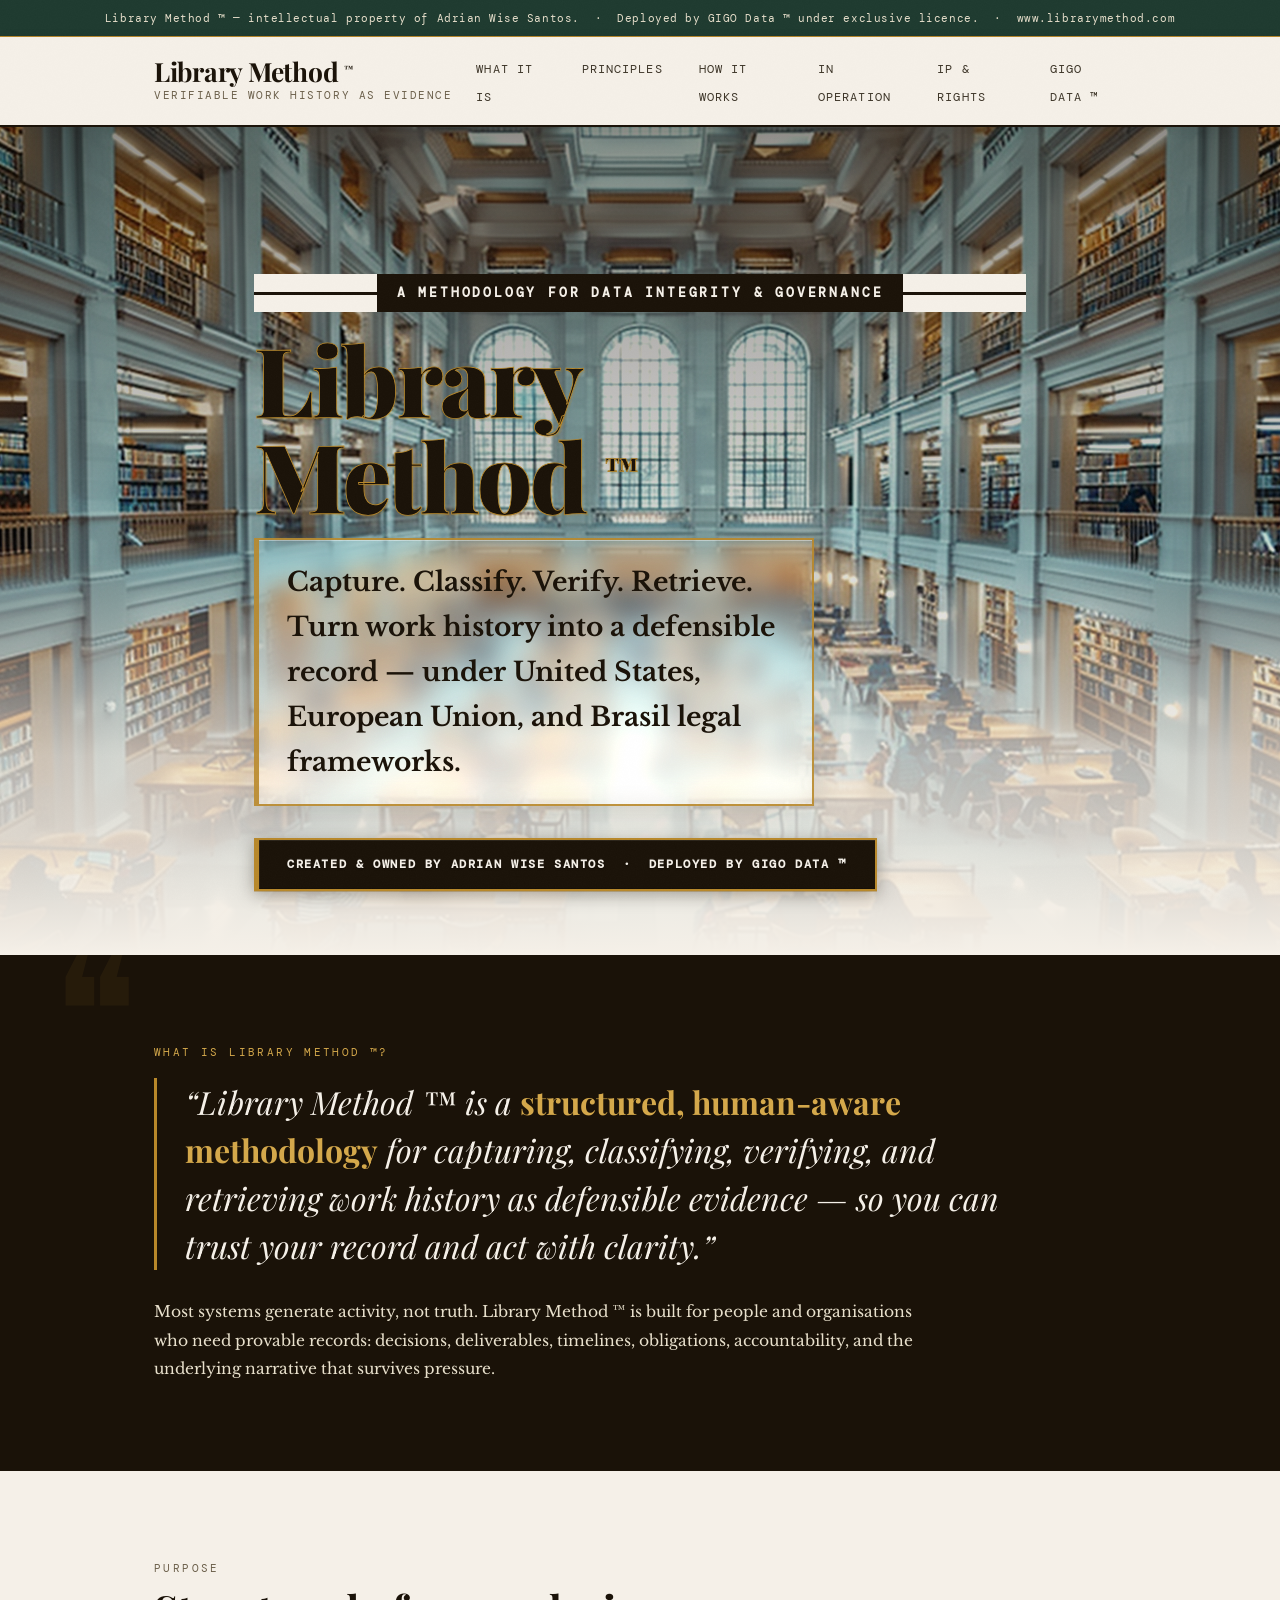
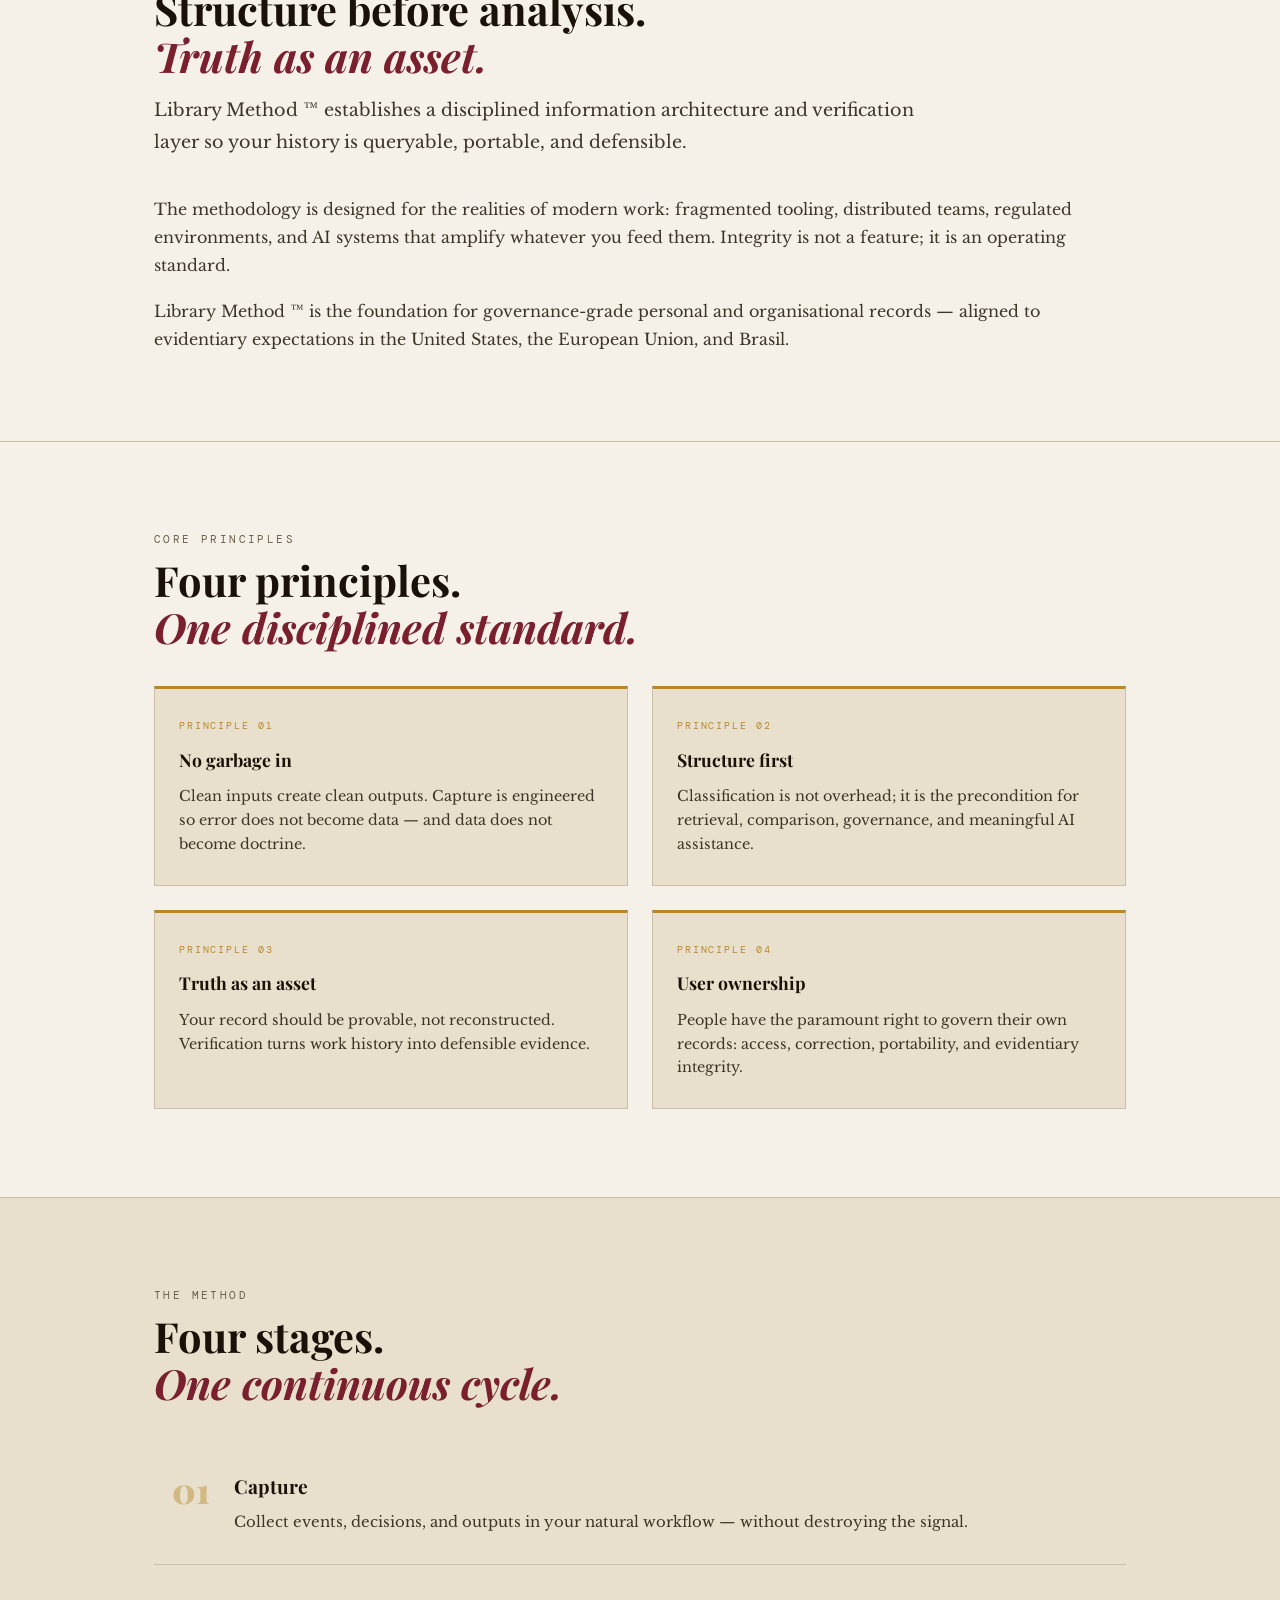
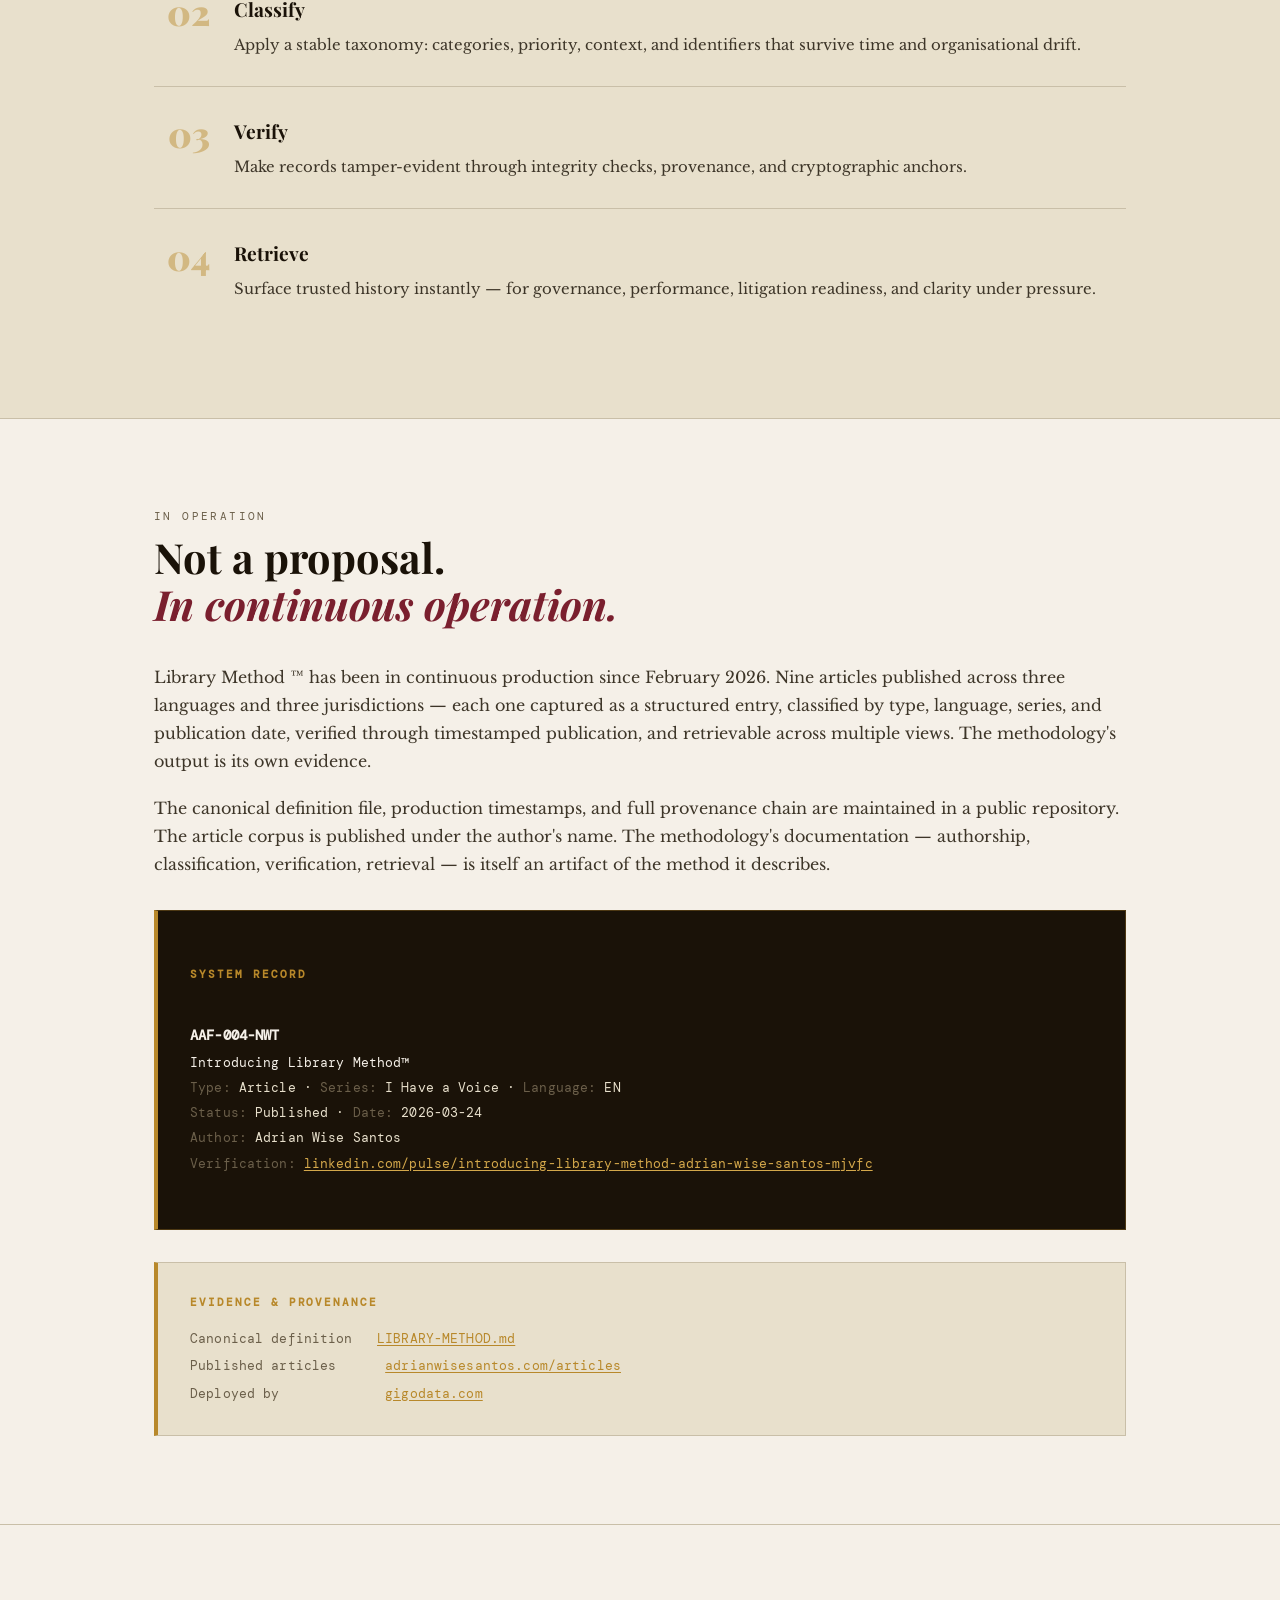
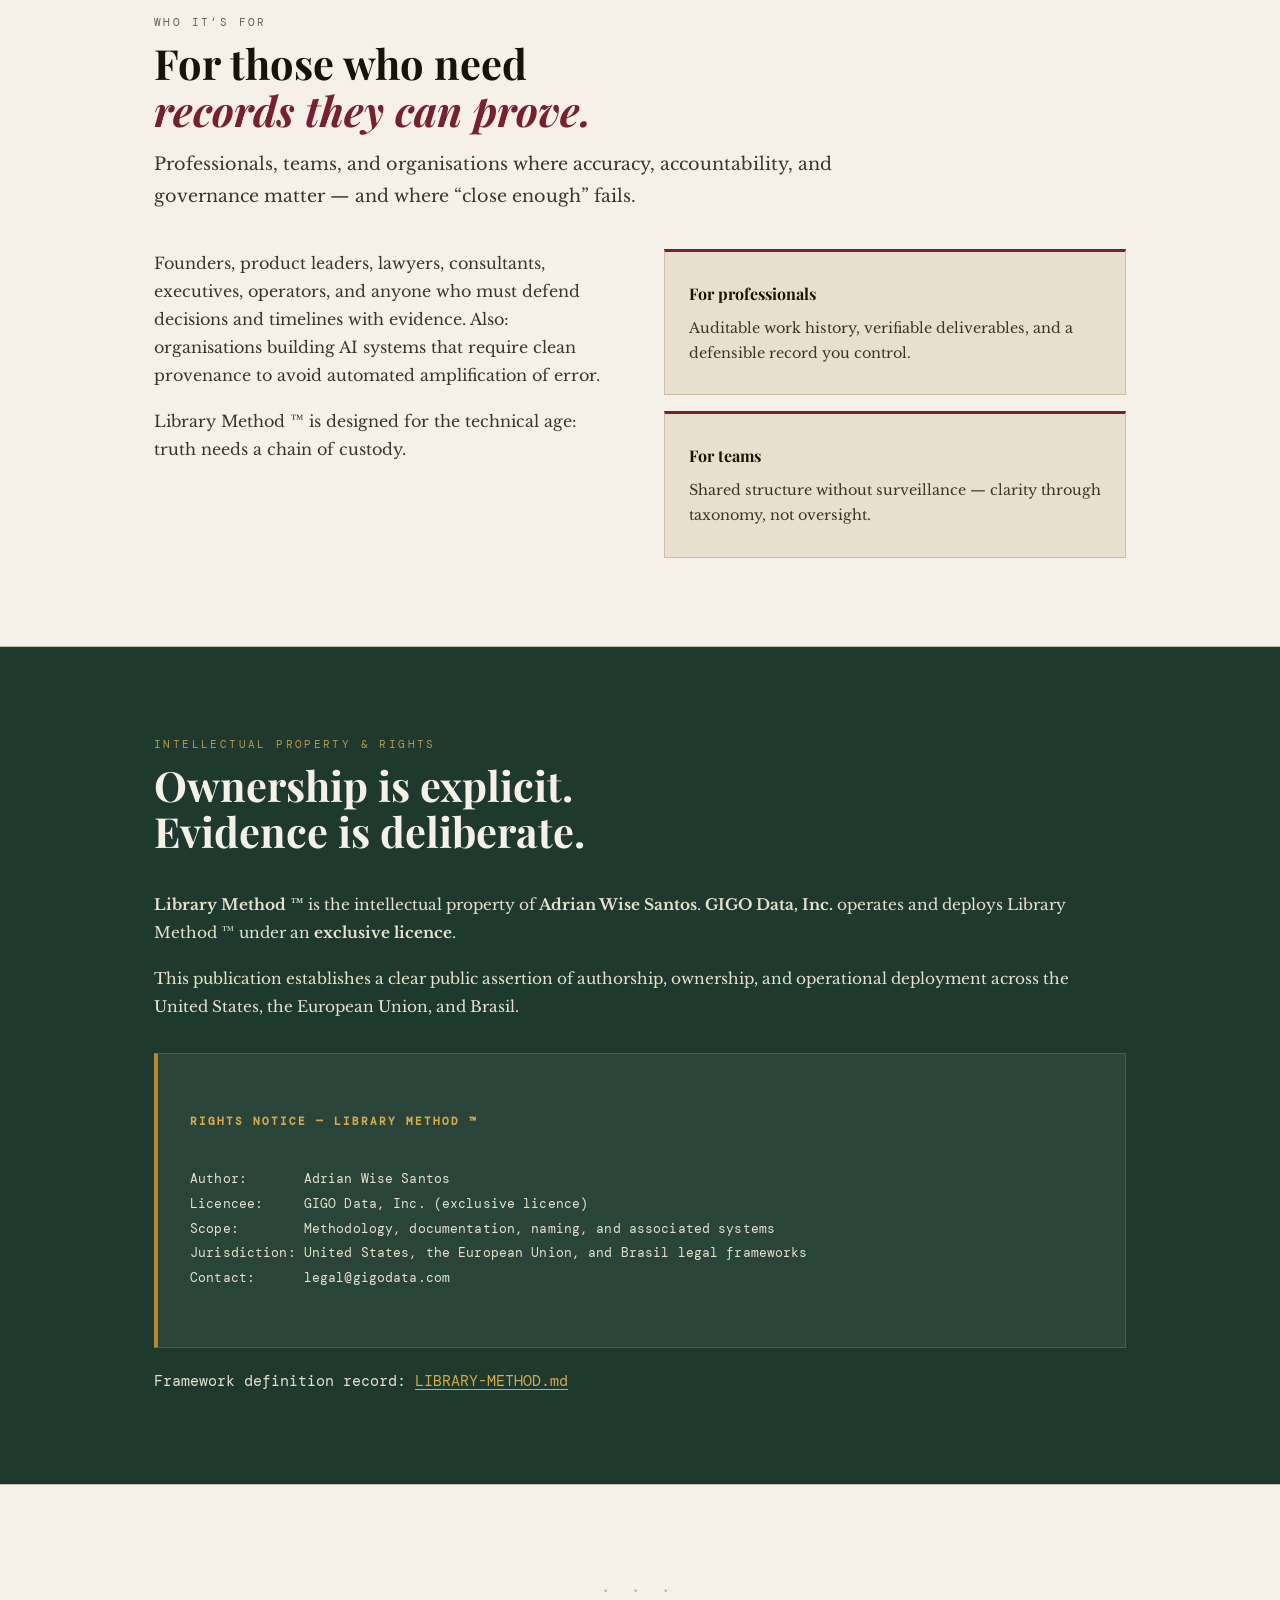
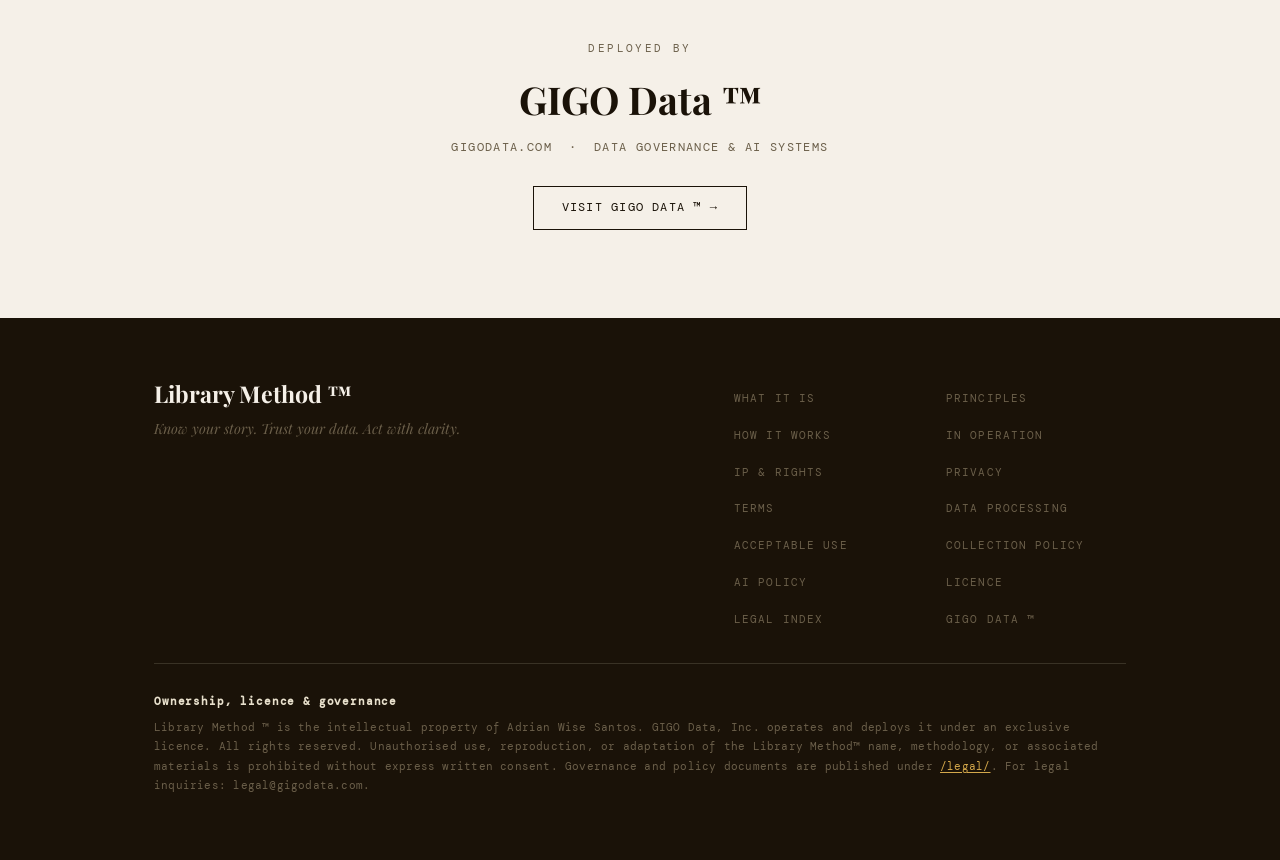
==== commit e029600e: "Seção "In Operation" com registro do sistema — AAF-004-NWT como artefato verificável · jurisdição Br" ====
--- a/index.html
+++ b/index.html
@@ -13,7 +13,7 @@
        Canonical posture:
        - IP Owner: Adrian Wise Santos
        - Exclusive licencee / operator: GIGO Data, Inc.
-       Updated for governance layer: 2026-03-25
+       Updated for governance layer: 2026-03-28
        ============================================================ -->
 
   <!-- ── PERFORMANCE: DNS prefetch for third-party origins ──── -->
@@ -105,7 +105,7 @@
           "url": "https://www.librarymethod.com/opengraph/librarymethod_og_1200x630_v1_2026_02_01.png"
         },
         "datePublished": "2026-02-01",
-        "dateModified": "2026-03-25",
+        "dateModified": "2026-03-28",
         "inLanguage": "en-US"
       },
       {
@@ -852,6 +852,7 @@
           <li><a href="#what-it-is">What it is</a></li>
           <li><a href="#principles">Principles</a></li>
           <li><a href="#how-it-works">How it works</a></li>
+          <li><a href="#in-operation">In operation</a></li>
           <li><a href="#ip-rights">IP &amp; rights</a></li>
           <li><a href="https://www.gigodata.com" target="_blank" rel="noopener noreferrer">GIGO Data&nbsp;™</a></li>
         </ul>
@@ -878,6 +879,7 @@
         <li><a href="#what-it-is">What it is</a></li>
         <li><a href="#principles">Principles</a></li>
         <li><a href="#how-it-works">How it works</a></li>
+        <li><a href="#in-operation">In operation</a></li>
         <li><a href="#ip-rights">IP &amp; rights</a></li>
         <li><a href="https://www.gigodata.com" target="_blank" rel="noopener noreferrer">GIGO Data&nbsp;™ ↗</a></li>
       </ul>
@@ -900,7 +902,7 @@
 
           <p class="hero__tagline">
             Capture. Classify. Verify. Retrieve. <br />
-            Turn work history into a defensible record — under United States and European Union legal frameworks.
+            Turn work history into a defensible record — under United States, European Union, and Brasil legal frameworks.
           </p>
 
           <div class="hero__badge">
@@ -945,7 +947,7 @@
         </p>
 
         <p>
-          Library Method&nbsp;™ is the foundation for governance-grade personal and organisational records — aligned to evidentiary expectations in the United States and the European Union.
+          Library Method&nbsp;™ is the foundation for governance-grade personal and organisational records — aligned to evidentiary expectations in the United States, the European Union, and Brasil.
         </p>
       </div>
     </section>
@@ -1036,6 +1038,42 @@
               <p class="step__body">Surface trusted history instantly — for governance, performance, litigation readiness, and clarity under pressure.</p>
             </div>
           </div>
+        </div>
+      </div>
+    </section>
+
+    <section class="section" id="in-operation" aria-labelledby="operation-title">
+      <div class="u-container">
+        <div class="section__header">
+          <div class="u-label">In operation</div>
+          <h2 class="section__title" id="operation-title">
+            Not a proposal.<br /><em>In continuous operation.</em>
+          </h2>
+        </div>
+
+        <p>
+          Library Method&nbsp;™ has been in continuous production since February 2026. Nine articles published across three languages and three jurisdictions — each one captured as a structured entry, classified by type, language, series, and publication date, verified through timestamped publication, and retrievable across multiple views. The methodology's output is its own evidence.
+        </p>
+
+        <p>
+          The canonical definition file, production timestamps, and full provenance chain are maintained in a public repository. The article corpus is published under the author's name. The methodology's documentation — authorship, classification, verification, retrieval — is itself an artifact of the method it describes.
+        </p>
+
+        <div style="background:var(--c-ink); color:var(--c-aged); border:1px solid rgba(184,136,42,0.32); border-left:4px solid var(--c-gold); padding:1.75rem 2rem; margin-top:2rem; font-family:var(--font-mono); font-size:0.79rem; line-height:2.0; letter-spacing:0.01em; white-space:pre-wrap; word-break:break-word;">
+<strong style="display:block; font-size:0.68rem; letter-spacing:0.18em; text-transform:uppercase; color:var(--c-gold); margin-bottom:0.65rem;">System record</strong>
+<span style="color:var(--c-parchment); font-size:0.88rem; font-weight:700;">AAF-004-NWT</span>
+<span style="color:var(--c-parchment);">Introducing Library Method™</span>
+<span style="color:var(--c-muted);">Type:</span> Article · <span style="color:var(--c-muted);">Series:</span> I Have a Voice · <span style="color:var(--c-muted);">Language:</span> EN
+<span style="color:var(--c-muted);">Status:</span> Published · <span style="color:var(--c-muted);">Date:</span> 2026-03-24
+<span style="color:var(--c-muted);">Author:</span> Adrian Wise Santos
+<span style="color:var(--c-muted);">Verification:</span> <a href="https://www.linkedin.com/pulse/introducing-library-method-adrian-wise-santos-mjvfc/" target="_blank" rel="noopener noreferrer" style="color:var(--c-gold-light); text-decoration:underline; text-underline-offset:0.18em;">linkedin.com/pulse/introducing-library-method-adrian-wise-santos-mjvfc</a>
+        </div>
+
+        <div style="background:var(--c-aged); border:1px solid var(--c-rule); border-left:4px solid var(--c-gold); padding:1.75rem 2rem; margin-top:2rem; font-family:var(--font-mono); font-size:0.82rem; line-height:2.1; letter-spacing:0.01em;">
+          <strong style="display:block; font-size:0.68rem; letter-spacing:0.18em; text-transform:uppercase; color:var(--c-gold); margin-bottom:0.65rem;">Evidence &amp; provenance</strong>
+          <span style="color:var(--c-muted);">Canonical definition</span>&nbsp;&nbsp;&nbsp;<a href="https://github.com/gigodata/librarymethod.com/blob/main/LIBRARY-METHOD.md" target="_blank" rel="noopener noreferrer" style="color:var(--c-gold); text-decoration:underline; text-underline-offset:0.18em;">LIBRARY-METHOD.md</a><br />
+          <span style="color:var(--c-muted);">Published articles</span>&nbsp;&nbsp;&nbsp;&nbsp;&nbsp;&nbsp;<a href="https://www.adrianwisesantos.com/articles" style="color:var(--c-gold); text-decoration:underline; text-underline-offset:0.18em;">adrianwisesantos.com/articles</a><br />
+          <span style="color:var(--c-muted);">Deployed by</span>&nbsp;&nbsp;&nbsp;&nbsp;&nbsp;&nbsp;&nbsp;&nbsp;&nbsp;&nbsp;&nbsp;&nbsp;&nbsp;<a href="https://www.gigodata.com" target="_blank" rel="noopener noreferrer" style="color:var(--c-gold); text-decoration:underline; text-underline-offset:0.18em;">gigodata.com</a>
         </div>
       </div>
     </section>
@@ -1098,7 +1136,7 @@
 Author:       Adrian Wise Santos
 Licencee:     GIGO Data, Inc. (exclusive licence)
 Scope:        Methodology, documentation, naming, and associated systems
-Jurisdiction: United States and European Union legal frameworks
+Jurisdiction: United States, the European Union, and Brasil legal frameworks
 Contact:      legal@gigodata.com
         </div>
         <p class="ip-definition-link">
@@ -1138,6 +1176,7 @@
             <li><a href="#what-it-is">What it is</a></li>
             <li><a href="#principles">Principles</a></li>
             <li><a href="#how-it-works">How it works</a></li>
+            <li><a href="#in-operation">In operation</a></li>
             <li><a href="#ip-rights">IP &amp; rights</a></li>
             <li><a href="/legal/privacy.html">Privacy</a></li>
             <li><a href="/legal/terms.html">Terms</a></li>
@@ -1219,9 +1258,7 @@
           positionDrawer();
         }
       });
-
     }());
   </script>
-
 </body>
 </html>
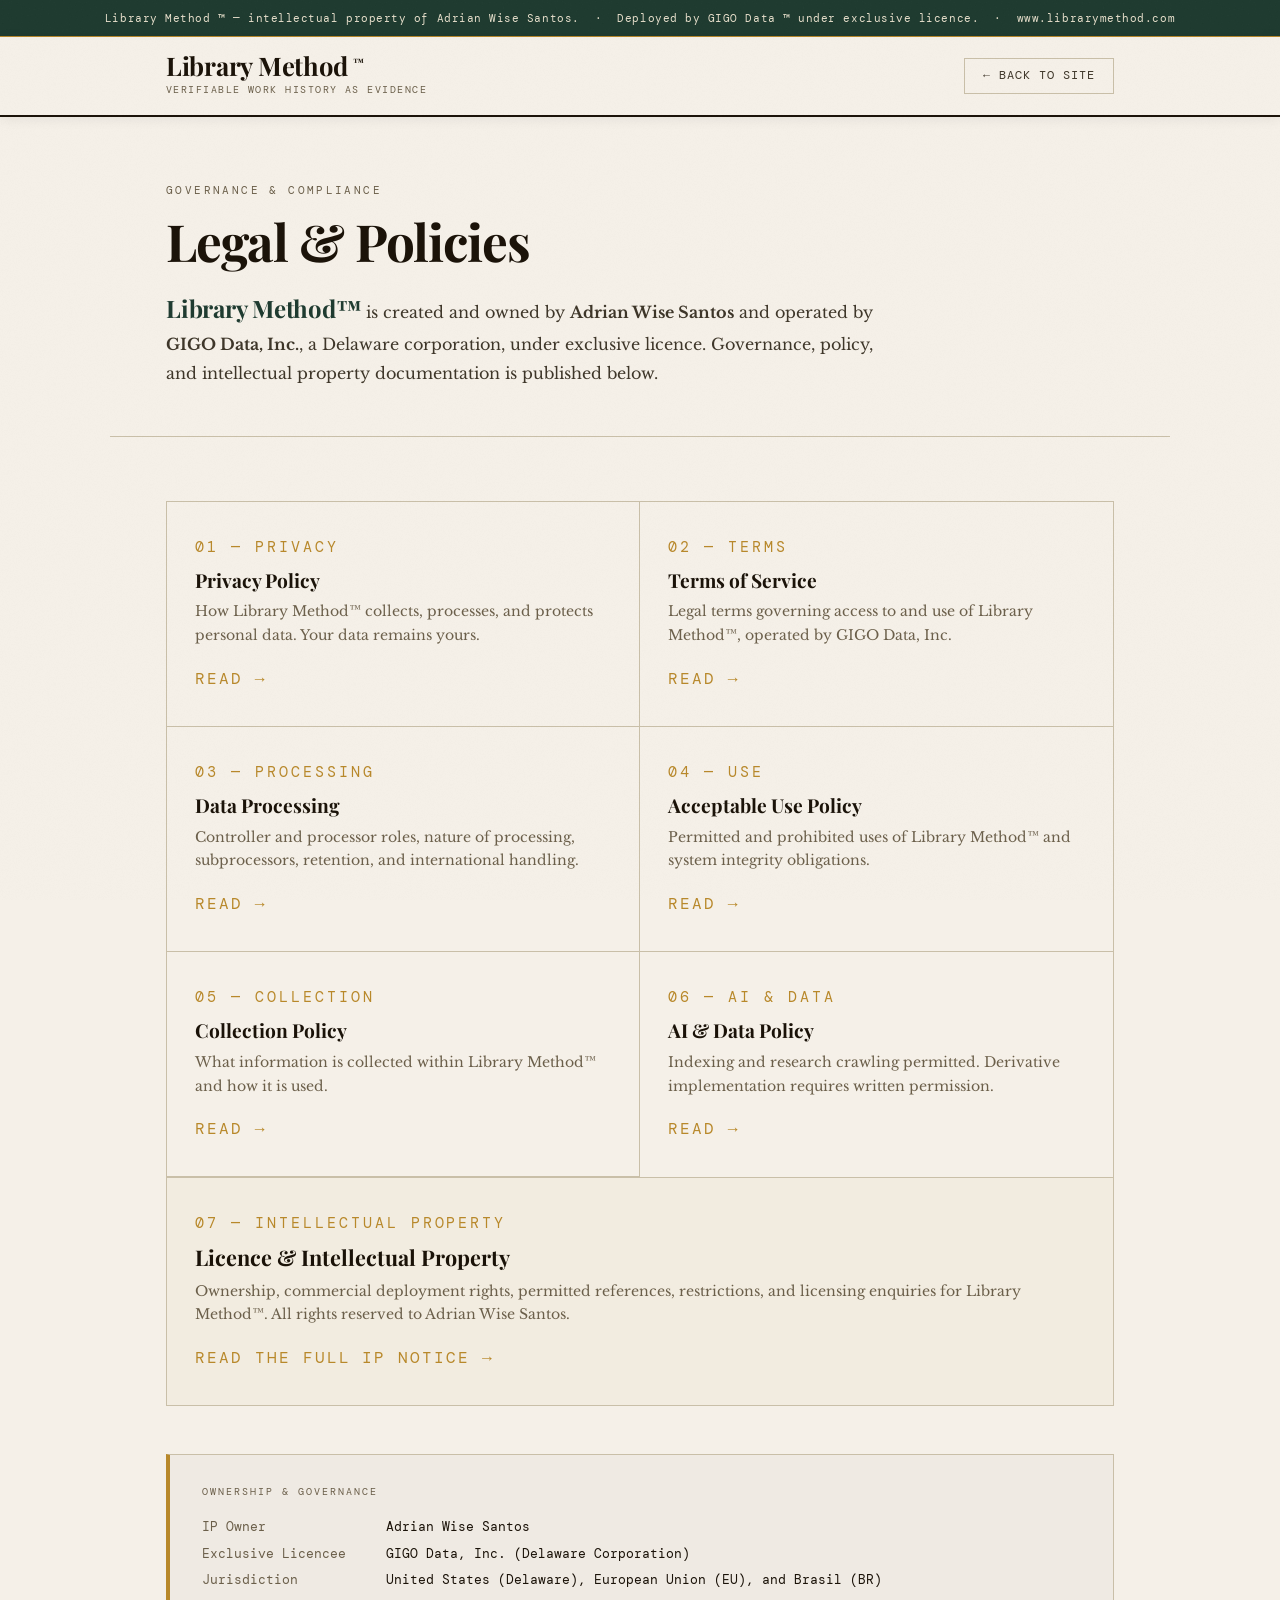
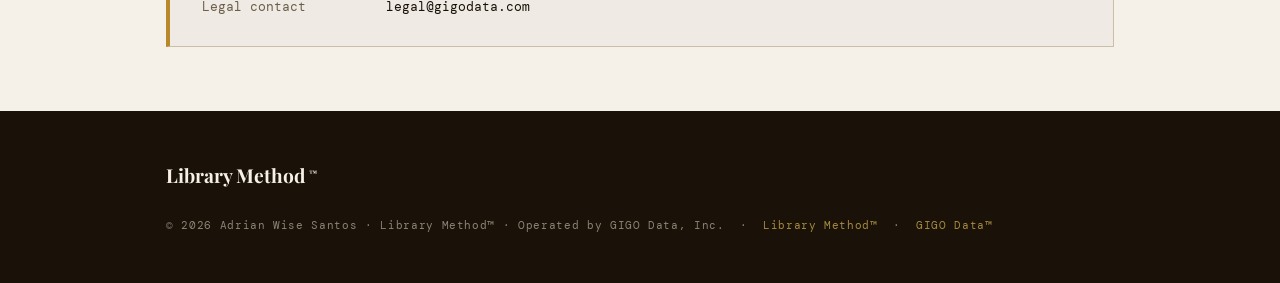
==== commit a74f6484: "Jurisdição Brasil · datas corrigidas" ====
--- a/index.html
+++ b/index.html
@@ -1,835 +1,378 @@
-<!doctype html>
+<!DOCTYPE html>
 <html lang="en">
 <head>
-  <meta charset="utf-8" />
-  <meta http-equiv="x-ua-compatible" content="ie=edge" />
-  <meta name="viewport" content="width=device-width, initial-scale=1" />
-
-  <!-- ── GOOGLE SEARCH CONSOLE VERIFICATION ──────────────────── -->
-  <meta name="google-site-verification" content="AUsVoHXFWD5waHERKh9OpnSY5OnFu4GHiq2seDkSeP0" />
-
-  <!-- ============================================================
-       Library Method™ — www.librarymethod.com
-       Canonical posture:
-       - IP Owner: Adrian Wise Santos
-       - Exclusive licencee / operator: GIGO Data, Inc.
-       Updated for governance layer: 2026-03-28
-       ============================================================ -->
-
-  <!-- ── PERFORMANCE: DNS prefetch for third-party origins ──── -->
-  <link rel="dns-prefetch" href="https://fonts.googleapis.com" />
-  <link rel="dns-prefetch" href="https://fonts.gstatic.com" />
-
-  <!-- ── PRIMARY SEO ─────────────────────────────────────────── -->
-  <title>Library Method™ | Verifiable Work History &amp; Data Governance — by Adrian Wise Santos</title>
-
-  <meta name="description" content="Library Method™ is a structured, human-aware methodology for capturing, classifying, verifying, and retrieving work history as defensible evidence. Aligned with GDPR, the EU AI Act, and data provenance best practices. Created by Adrian Wise Santos. Deployed by GIGO Data™ (GIGO Data, Inc.) under exclusive licence." />
-
-  <meta name="keywords" content="Library Method™, Library Method, librarymethod.com, GIGO Data™, GIGO Data, GIGODATA, gigodata.com, GIGO Data Inc, GIGO Data Inc., data provenance, data integrity, data governance, AI governance, audit trail, work history, personal data governance, verifiable work history, evidence, record-keeping, verification, methodology, information architecture, GDPR, EU AI Act, EU AI governance, EU data governance, AI Act compliance, data lineage, chain of custody, tamper-evident records, defensible evidence, Adrian Wise Santos" />
-
-  <meta name="robots" content="index,follow,max-image-preview:large,max-snippet:-1,max-video-preview:-1" />
-
-  <!-- ── AUTHORSHIP & OWNERSHIP ──────────────────────────────── -->
-  <meta name="author" content="Adrian Wise Santos" />
-  <meta name="creator" content="Library Method™ created by Adrian Wise Santos" />
-  <meta name="copyright" content="© 2026 Adrian Wise Santos. All rights reserved." />
-
-  <!-- ── CANONICAL ───────────────────────────────────────────── -->
-  <link rel="canonical" href="https://www.librarymethod.com/" />
-
-  <!-- ── HREFLANG: English primary + EU English ─────────────── -->
-  <link rel="alternate" hreflang="en" href="https://www.librarymethod.com/" />
-  <link rel="alternate" hreflang="en-GB" href="https://www.librarymethod.com/" />
-  <link rel="alternate" hreflang="x-default" href="https://www.librarymethod.com/" />
-
-  <!-- ── OPEN GRAPH ──────────────────────────────────────────── -->
-  <meta property="og:type" content="website" />
-  <meta property="og:url" content="https://www.librarymethod.com/" />
-  <meta property="og:site_name" content="Library Method™" />
-  <meta property="og:locale" content="en_US" />
-  <meta property="og:locale:alternate" content="en_GB" />
-
-  <meta property="og:title" content="Library Method™ — Verifiable Work History as Defensible Evidence" />
-  <meta property="og:description" content="A structured, human-aware methodology for capturing, classifying, verifying, and retrieving work history as defensible evidence. GDPR-aligned. EU AI Act-aware. Created by Adrian Wise Santos. Deployed by GIGO Data™ (GIGO Data, Inc.) under exclusive licence. gigodata.com · librarymethod.com" />
-
-  <meta property="og:image" content="https://www.librarymethod.com/opengraph/librarymethod_og_1200x630_v1_2026_02_01.png" />
-  <meta property="og:image:secure_url" content="https://www.librarymethod.com/opengraph/librarymethod_og_1200x630_v1_2026_02_01.png" />
-  <meta property="og:image:width" content="1200" />
-  <meta property="og:image:height" content="630" />
-  <meta property="og:image:alt" content="Library Method™ — by Adrian Wise Santos, deployed by GIGO Data™ (GIGO Data, Inc.) · librarymethod.com · gigodata.com" />
-  <meta property="og:image:type" content="image/png" />
-
-  <!-- ── TWITTER / X CARD ────────────────────────────────────── -->
-  <meta name="twitter:card" content="summary_large_image" />
-  <meta name="twitter:site" content="@gigodata" />
-  <meta name="twitter:creator" content="@gigodata" />
-  <meta name="twitter:title" content="Library Method™ — Verifiable Work History as Evidence" />
-  <meta name="twitter:description" content="A structured methodology by Adrian Wise Santos, deployed by GIGO Data™ (GIGO Data, Inc.), for capturing, classifying, verifying, and retrieving work history as defensible evidence. GDPR-aligned. EU AI Act-aware. librarymethod.com" />
-  <meta name="twitter:image" content="https://www.librarymethod.com/opengraph/librarymethod_og_1200x630_v1_2026_02_01.png" />
-  <meta name="twitter:image:alt" content="Library Method™ — by Adrian Wise Santos, deployed by GIGO Data™ · librarymethod.com · gigodata.com" />
-
-  <!-- ── FAVICONS ────────────────────────────────────────────── -->
-  <link rel="icon" href="/favicon.ico" />
-  <link rel="apple-touch-icon" href="/favicon.ico" />
-
-  <!-- ── FONTS ───────────────────────────────────────────────── -->
-  <link rel="preconnect" href="https://fonts.googleapis.com" />
-  <link rel="preconnect" href="https://fonts.gstatic.com" crossorigin />
-  <link href="https://fonts.googleapis.com/css2?family=Playfair+Display:ital,wght@0,400;0,600;0,700;0,900;1,400;1,700&family=Libre+Baskerville:ital,wght@0,400;0,700;1,400&family=DM+Mono:ital,wght@0,300;0,400;1,300&display=swap" rel="stylesheet" />
-
-  <!-- ── JSON-LD STRUCTURED DATA ─────────────────────────────── -->
-  <script type="application/ld+json">
-  {
-    "@context": "https://schema.org",
-    "@graph": [
-      {
-        "@type": "WebSite",
-        "@id": "https://www.librarymethod.com/#website",
-        "url": "https://www.librarymethod.com/",
-        "name": "Library Method\u2122",
-        "alternateName": ["Library Method", "librarymethod.com"],
-        "description": "Library Method\u2122 is a structured, human-aware methodology for capturing, classifying, verifying, and retrieving work history as defensible evidence. Aligned with GDPR and the EU AI Act.",
-        "publisher": { "@id": "https://www.gigodata.com/#organization" },
-        "inLanguage": "en-US"
+<meta charset="UTF-8">
+<meta http-equiv="x-ua-compatible" content="ie=edge" />
+<meta name="viewport" content="width=device-width, initial-scale=1" />
+
+<title>Legal &amp; Policies — Library Method™ | GIGO Data, Inc.</title>
+
+<meta name="description" content="Legal notices, policies, and governance documentation for Library Method™, operated by GIGO Data, Inc. under exclusive licence from Adrian Wise Santos." />
+<meta name="keywords" content="Library Method™, legal, policies, privacy, terms of service, data processing, acceptable use, AI policy, licence, GIGO Data, Inc., Adrian Wise Santos, data governance" />
+<meta name="robots" content="index,follow,max-image-preview:large,max-snippet:-1,max-video-preview:-1" />
+<meta name="author" content="Adrian Wise Santos" />
+<meta name="creator" content="Library Method™ created by Adrian Wise Santos" />
+<meta name="copyright" content="© 2026 Adrian Wise Santos. All rights reserved." />
+
+<link rel="canonical" href="https://www.librarymethod.com/legal/" />
+<link rel="alternate" hreflang="en" href="https://www.librarymethod.com/legal/" />
+<link rel="alternate" hreflang="en-GB" href="https://www.librarymethod.com/legal/" />
+<link rel="alternate" hreflang="x-default" href="https://www.librarymethod.com/legal/" />
+
+<meta property="og:type" content="website" />
+<meta property="og:url" content="https://www.librarymethod.com/legal/" />
+<meta property="og:site_name" content="Library Method™" />
+<meta property="og:locale" content="en_US" />
+<meta property="og:locale:alternate" content="en_GB" />
+<meta property="og:title" content="Legal &amp; Policies — Library Method™" />
+<meta property="og:description" content="Governance, policy, and intellectual property documentation for Library Method™." />
+<meta property="og:image" content="https://www.librarymethod.com/opengraph/librarymethod_og_1200x630_v1_2026_02_01.png" />
+<meta property="og:image:secure_url" content="https://www.librarymethod.com/opengraph/librarymethod_og_1200x630_v1_2026_02_01.png" />
+<meta property="og:image:width" content="1200" />
+<meta property="og:image:height" content="630" />
+<meta property="og:image:alt" content="Library Method™ — by Adrian Wise Santos, deployed by GIGO Data™ (GIGO Data, Inc.) · librarymethod.com · gigodata.com" />
+<meta property="og:image:type" content="image/png" />
+
+<meta name="twitter:card" content="summary_large_image" />
+<meta name="twitter:site" content="@gigodata" />
+<meta name="twitter:creator" content="@gigodata" />
+<meta name="twitter:title" content="Legal &amp; Policies — Library Method™" />
+<meta name="twitter:description" content="Governance, policy, and intellectual property documentation for Library Method™." />
+<meta name="twitter:image" content="https://www.librarymethod.com/opengraph/librarymethod_og_1200x630_v1_2026_02_01.png" />
+<meta name="twitter:image:alt" content="Library Method™ — by Adrian Wise Santos, deployed by GIGO Data™ · librarymethod.com · gigodata.com" />
+
+<link rel="icon" href="/favicon.ico" />
+<link rel="apple-touch-icon" href="/favicon.ico" />
+
+<link rel="preconnect" href="https://fonts.googleapis.com" />
+<link rel="preconnect" href="https://fonts.gstatic.com" crossorigin />
+<link href="https://fonts.googleapis.com/css2?family=Playfair+Display:ital,wght@0,400;0,600;0,700;0,900;1,400;1,700&family=Libre+Baskerville:ital,wght@0,400;0,700;1,400&family=DM+Mono:ital,wght@0,300;0,400;1,300&display=swap" rel="stylesheet" />
+
+<script type="application/ld+json">
+{
+  "@context": "https://schema.org",
+  "@graph": [
+    {
+      "@type": "WebPage",
+      "@id": "https://www.librarymethod.com/legal/#webpage",
+      "url": "https://www.librarymethod.com/legal/",
+      "name": "Legal & Policies — Library Method™ | GIGO Data, Inc.",
+      "description": "Legal notices, policies, and governance documentation for Library Method™.",
+      "inLanguage": "en-US",
+      "about": {
+        "@type": "Thing",
+        "name": "Legal Policies and Governance"
       },
-      {
-        "@type": "WebPage",
-        "@id": "https://www.librarymethod.com/#webpage",
-        "url": "https://www.librarymethod.com/",
-        "name": "Library Method\u2122 | Verifiable Work History & Data Governance — by Adrian Wise Santos",
-        "description": "Library Method\u2122 is a structured, human-aware methodology for capturing, classifying, verifying, and retrieving work history as defensible evidence. Aligned with GDPR, the EU AI Act, and data provenance best practices.",
-        "isPartOf": { "@id": "https://www.librarymethod.com/#website" },
-        "about": { "@id": "https://www.librarymethod.com/#methodology" },
-        "primaryImageOfPage": {
-          "@type": "ImageObject",
-          "url": "https://www.librarymethod.com/opengraph/librarymethod_og_1200x630_v1_2026_02_01.png"
-        },
-        "datePublished": "2026-02-01",
-        "dateModified": "2026-03-28",
-        "inLanguage": "en-US"
-      },
-      {
-        "@type": "Organization",
-        "@id": "https://www.gigodata.com/#organization",
-        "name": "GIGO Data\u2122",
-        "alternateName": ["GIGO Data", "GIGODATA", "GIGO Data, Inc.", "GIGO Data Inc"],
-        "legalName": "GIGO Data, Inc.",
-        "url": "https://www.gigodata.com/",
-        "sameAs": [
-          "https://www.gigodata.com/",
-          "https://www.librarymethod.com/",
-          "https://twitter.com/gigodata",
-          "https://github.com/gigodata"
-        ],
-        "description": "GIGO Data, Inc. is a data governance and AI systems company. It deploys Library Method\u2122 under exclusive licence from Adrian Wise Santos.",
-        "foundingDate": "2025-06-24",
-        "founder": { "@id": "https://www.librarymethod.com/#adrian" },
-        "knowsAbout": [
-          "Data Governance",
-          "AI Governance",
-          "Data Integrity",
-          "GDPR Compliance",
-          "EU AI Act",
-          "Data Provenance",
-          "Verifiable Work History"
-        ]
-      },
-      {
-        "@type": "Person",
-        "@id": "https://www.librarymethod.com/#adrian",
-        "name": "Adrian Wise Santos",
-        "url": "https://www.adrianwisesantos.com/",
-        "sameAs": [
-          "https://www.adrianwisesantos.com/",
-          "https://www.linkedin.com/in/adriansantos",
-          "https://twitter.com/gigodata",
-          "https://github.com/gigodata"
-        ],
-        "jobTitle": "Founder",
-        "worksFor": { "@id": "https://www.gigodata.com/#organization" },
-        "description": "Creator and owner of the Library Method\u2122 intellectual property. Founder of GIGO Data, Inc. Expert in data governance, AI systems, and verifiable work history."
-      },
-      {
-        "@type": "CreativeWork",
-        "@id": "https://www.librarymethod.com/#methodology",
-        "name": "Library Method\u2122",
-        "alternateName": "Library Method",
-        "url": "https://www.librarymethod.com/",
-        "creator": { "@id": "https://www.librarymethod.com/#adrian" },
-        "publisher": { "@id": "https://www.gigodata.com/#organization" },
-        "description": "A structured, human-aware methodology for capturing, classifying, verifying, and retrieving work history as defensible evidence. Designed to support GDPR data subject rights, EU AI Act transparency obligations, and personal data governance.",
-        "inLanguage": "en-US",
-        "copyrightHolder": { "@id": "https://www.librarymethod.com/#adrian" },
-        "copyrightYear": "2026",
-        "license": "https://www.librarymethod.com/legal/licence.html",
-        "about": [
-          { "@type": "Thing", "name": "Data Governance" },
-          { "@type": "Thing", "name": "AI Governance" },
-          { "@type": "Thing", "name": "Data Provenance" },
-          { "@type": "Thing", "name": "GDPR" },
-          { "@type": "Thing", "name": "EU AI Act" },
-          { "@type": "Thing", "name": "Verifiable Work History" },
-          { "@type": "Thing", "name": "Audit Trail" },
-          { "@type": "Thing", "name": "Chain of Custody" }
-        ],
-        "mentions": [
-          {
-            "@type": "Legislation",
-            "name": "General Data Protection Regulation",
-            "alternateName": "GDPR",
-            "identifier": "EU 2016/679",
-            "url": "https://eur-lex.europa.eu/eli/reg/2016/679/oj"
-          },
-          {
-            "@type": "Legislation",
-            "name": "EU Artificial Intelligence Act",
-            "alternateName": "EU AI Act",
-            "identifier": "EU 2024/1689",
-            "url": "https://eur-lex.europa.eu/legal-content/EN/TXT/?uri=CELEX:32024R1689"
-          }
-        ]
-      }
-    ]
-  }
-  </script>
-
-  <style>
-    *, *::before, *::after { box-sizing: border-box; margin: 0; padding: 0; }
-
-    :root{
-      --c-ink:#1a1208;
-      --c-parchment:#f5f0e8;
-      --c-aged:#e8e0cc;
-      --c-gold:#b8882a;
-      --c-gold-light:#d4a84b;
-      --c-burgundy:#7a1f2e;
-      --c-forest:#1e3a2f;
-      --c-slate:#3d3528;
-      --c-muted:#6b5f4a;
-      --c-rule:#c9bfa8;
-
-      --font-display:'Playfair Display','Georgia',serif;
-      --font-body:'Libre Baskerville','Georgia',serif;
-      --font-mono:'DM Mono','Courier New',monospace;
-
-      --max-width:1100px;
-      --gutter:clamp(1.5rem,5vw,4rem);
-      --section-gap:clamp(3rem,7vw,5.5rem);
+      "isPartOf": { "@id": "https://www.librarymethod.com/#website" },
+      "author": { "@id": "https://www.librarymethod.com/#person" },
+      "publisher": { "@id": "https://www.gigodata.com/#organization" }
+    },
+    {
+      "@type": "WebSite",
+      "@id": "https://www.librarymethod.com/#website",
+      "url": "https://www.librarymethod.com/",
+      "name": "Library Method™"
+    },
+    {
+      "@type": "Person",
+      "@id": "https://www.librarymethod.com/#person",
+      "name": "Adrian Wise Santos"
+    },
+    {
+      "@type": "Organization",
+      "@id": "https://www.gigodata.com/#organization",
+      "name": "GIGO Data, Inc.",
+      "url": "https://www.gigodata.com/"
     }
-
-    html{ scroll-behavior:smooth; -webkit-text-size-adjust:100%; }
-    body{
-      background:var(--c-parchment);
-      color:var(--c-ink);
-      font-family:var(--font-body);
-      font-size:clamp(1rem,1.2vw,1.125rem);
-      line-height:1.75;
-      overflow-x:hidden;
-    }
-
-    body::before{
-      content:'';
-      position:fixed;
-      inset:0;
-      background-image:url("data:image/svg+xml,%3Csvg xmlns='http://www.w3.org/2000/svg' width='300' height='300'%3E%3Cfilter id='n'%3E%3CfeTurbulence type='fractalNoise' baseFrequency='0.85' numOctaves='4' stitchTiles='stitch'/%3E%3CfeColorMatrix type='saturate' values='0'/%3E%3C/filter%3E%3Crect width='300' height='300' filter='url(%23n)' opacity='0.04'/%3E%3C/svg%3E");
-      pointer-events:none;
-      z-index:9999;
-      opacity:0.55;
-    }
-
-    a{ color:inherit; text-decoration:none; }
-    img{ display:block; max-width:100%; }
-
-    .u-container{ max-width:var(--max-width); margin-inline:auto; padding-inline:var(--gutter); }
-    .u-mono{ font-family:var(--font-mono); }
-    .u-label{
-      font-family:var(--font-mono);
-      font-size:0.68rem;
-      letter-spacing:0.22em;
-      text-transform:uppercase;
-      color:var(--c-muted);
-    }
-    .u-sr-only{ position:absolute; width:1px; height:1px; overflow:hidden; clip:rect(0,0,0,0); white-space:nowrap; }
-
-    .legal-banner{
-      background:var(--c-forest);
-      color:var(--c-aged);
-      font-family:var(--font-mono);
-      font-size:0.67rem;
-      letter-spacing:0.05em;
-      text-align:center;
-      padding:0.55rem var(--gutter);
-      border-bottom:1px solid var(--c-gold);
-    }
-
-    .masthead{
-      position:sticky; top:0; z-index:200;
-      background:var(--c-parchment);
-      border-bottom:2px solid var(--c-ink);
-      box-shadow:0 2px 12px rgba(26,18,8,0.07);
-    }
-    .masthead__inner{
-      display:flex; align-items:center; justify-content:space-between;
-      gap:1.5rem; padding-block:1rem;
-    }
-    .masthead__brand{ display:flex; flex-direction:column; gap:0.1rem; }
-    .masthead__wordmark{
-      font-family:var(--font-display);
-      font-weight:700;
-      font-size:clamp(1.2rem,2.5vw,1.65rem);
-      letter-spacing:-0.01em;
-      line-height:1;
-    }
-    .masthead__sub{
-      font-family:var(--font-mono);
-      font-size:clamp(0.55rem,0.85vw,0.72rem);
-      letter-spacing:0.14em;
-      text-transform:uppercase;
-      color:var(--c-muted);
-      white-space:nowrap;
-    }
-    .masthead__wordmark sup,
-    .hero__headline sup{
-      font-size:0.33em;
-      vertical-align:super;
-      letter-spacing:0;
-    }
-    .masthead__nav{ display:flex; gap:2.25rem; list-style:none; }
-    .masthead__nav a{
-      font-family:var(--font-mono);
-      font-size:0.76rem;
-      letter-spacing:0.09em;
-      text-transform:uppercase;
-      color:var(--c-slate);
-      transition:color 0.2s ease;
-    }
-    .masthead__nav a:hover,
-    .masthead__nav a:focus-visible{ color:var(--c-gold); outline:none; }
-
-    .hero{ position:relative; min-height:92vh; overflow:hidden; }
-    .hero__bg{
-      position:absolute; inset:0;
-      background-image:url('assets/images/librarymethod_hero_v1_2026_02_01.jpg');
-      background-size:cover;
-      background-position:center 28%;
-      background-repeat:no-repeat;
-      filter:sepia(0.18) contrast(1.06) brightness(0.86);
-      transform:scale(1.02);
-      transition:transform 8s ease;
-    }
-    .hero:hover .hero__bg{ transform:scale(1.0); }
-
-    .hero__overlay{
-      position:absolute; inset:0;
-      background:linear-gradient(
-        to bottom,
-        rgba(26,18,8,0.38) 0%,
-        rgba(26,18,8,0.18) 28%,
-        rgba(245,240,232,0.00) 52%,
-        rgba(245,240,232,0.72) 76%,
-        rgba(245,240,232,1) 100%
-      );
-    }
-
-    .hero__content{ position:absolute; bottom:0; left:0; right:0; padding-bottom:clamp(2.5rem,6vw,4rem); }
-    .hero__content .u-container{ max-width:900px; }
-    .hero__eyebrow{
-      font-family:var(--font-mono);
-      font-size:clamp(0.75rem,1.1vw,0.9rem);
-      font-weight:700;
-      letter-spacing:0.22em;
-      text-transform:uppercase;
-      color:#1a1208;
-      margin-bottom:1.1rem;
-      display:inline-flex;
-      align-items:center;
-      gap:0;
-      background:#f5f0e8;
-      padding:0;
-      width:100%;
-    }
-    .hero__eyebrow::before,
-    .hero__eyebrow::after{
-      content:'';
-      display:block;
-      height:3px;
-      background:#1a1208;
-      flex:1;
-    }
-    .hero__eyebrow span{
-      padding:0.5rem 1.2rem;
-      background:#1a1208;
-      color:#f5f0e8;
-      letter-spacing:0.22em;
-      font-size:clamp(0.7rem,1vw,0.85rem);
-      white-space:nowrap;
-    }
-
-    .hero__headline{
-      font-family:var(--font-display);
-      font-weight:900;
-      font-size:clamp(2.8rem,7.5vw,6.5rem);
-      line-height:1.0;
-      letter-spacing:-0.025em;
-      margin-bottom:1rem;
-      color:#1a1208;
-      -webkit-text-stroke:0.83px #b8882a;
-      text-stroke:0.83px #b8882a;
-      text-shadow:2px 2px 0 rgba(184,136,42,0.15);
-    }
-    .hero__headline em{
-      font-style:normal;
-      font-family:var(--font-display);
-      font-weight:900;
-      color:#1a1208;
-      -webkit-text-stroke:0.83px #b8882a;
-      text-stroke:0.83px #b8882a;
-    }
-
-    .hero__tagline{
-      font-family:var(--font-body);
-      font-style:normal;
-      font-weight:900;
-      font-size:clamp(1.2rem,2.4vw,1.65rem);
-      color:#1a1208;
-      text-shadow:none;
-      margin-bottom:2rem;
-      max-width:560px;
-      width:fit-content;
-      display:inline-block;
-      background:rgba(255,255,255,0.12);
-      padding:1.25rem 1.75rem;
-      line-height:1.7;
-      backdrop-filter:blur(12px) saturate(1.4) brightness(1.15);
-      -webkit-backdrop-filter:blur(12px) saturate(1.4) brightness(1.15);
-      border:2px solid rgba(184,136,42,0.9);
-      border-left:5px solid rgba(184,136,42,0.9);
-      box-shadow:
-        inset 0 1px 0 rgba(255,255,255,0.4),
-        inset 0 -1px 0 rgba(255,255,255,0.1),
-        0 8px 32px rgba(26,18,8,0.12);
-    }
-    .hero__badge{
-      display:inline-block;
-      white-space:nowrap;
-      overflow:visible;
-      background:var(--c-ink);
-      color:var(--c-parchment);
-      font-family:var(--font-mono);
-      font-size:0.72rem;
-      font-weight:700;
-      letter-spacing:0.14em;
-      text-transform:uppercase;
-      padding:0.9rem 1.75rem;
-      border:2px solid #b8882a;
-      border-left:5px solid #b8882a;
-      box-shadow:
-        inset 0 1px 0 rgba(255,255,255,0.08),
-        inset 0 -1px 0 rgba(0,0,0,0.25),
-        inset 1px 0 0 rgba(255,255,255,0.05),
-        0 4px 16px rgba(26,18,8,0.35),
-        0 1px 0 rgba(184,136,42,0.4);
-      text-shadow:0 1px 2px rgba(0,0,0,0.4), 0 -1px 0 rgba(255,255,255,0.08);
-    }
-
-    .section{ padding-block:var(--section-gap); }
-    .section + .section{ border-top:1px solid var(--c-rule); }
-    .section__header{ margin-bottom:2.25rem; }
-    .section__title{
-      font-family:var(--font-display);
-      font-weight:700;
-      font-size:clamp(1.6rem,3.5vw,2.6rem);
-      line-height:1.12;
-      margin-top:0.5rem;
-    }
-    .section__title em{ font-style:italic; color:var(--c-burgundy); }
-    .section__lead{
-      font-size:1.1rem;
-      line-height:1.8;
-      color:var(--c-slate);
-      max-width:760px;
-      margin-top:1rem;
-    }
-    p{ margin-bottom:1.15rem; color:var(--c-slate); }
-    p:last-child{ margin-bottom:0; }
-
-    .definition{
-      background:var(--c-ink);
-      color:var(--c-parchment);
-      padding-block:var(--section-gap);
-      position:relative;
-      overflow:hidden;
-    }
-    .definition::before{
-      content:'❝';
-      position:absolute;
-      top:-2rem;
-      left:calc(var(--gutter) - 0.75rem);
-      font-family:var(--font-display);
-      font-size:10rem;
-      color:var(--c-gold);
-      opacity:0.08;
-      line-height:1;
-      pointer-events:none;
-      user-select:none;
-    }
-    .definition__quote{
-      font-family:var(--font-display);
-      font-style:italic;
-      font-size:clamp(1.25rem,2.8vw,2rem);
-      line-height:1.5;
-      color:var(--c-parchment);
-      border-left:3px solid var(--c-gold);
-      padding-left:1.75rem;
-      margin-bottom:1.75rem;
-      max-width:860px;
-    }
-    .definition__quote strong{ font-style:normal; color:var(--c-gold-light); }
-    .definition p{ color:var(--c-aged); max-width:760px; font-size:0.97rem; line-height:1.82; }
-
-    .principles{
-      display:grid;
-      grid-template-columns:1fr;
-      gap:1.5rem;
-      margin-top:2rem;
-    }
-    @media (min-width:820px){
-      .principles{
-        grid-template-columns:1fr 1fr;
-      }
-    }
-
-    .principle{
-      background:var(--c-aged);
-      border:1px solid var(--c-rule);
-      border-top:3px solid var(--c-gold);
-      padding:1.75rem 1.5rem;
-    }
-    .principle__number{
-      font-family:var(--font-mono);
-      font-size:0.65rem;
-      letter-spacing:0.18em;
-      color:var(--c-gold);
-      text-transform:uppercase;
-      margin-bottom:0.6rem;
-    }
-    .principle__title{
-      font-family:var(--font-display);
-      font-weight:700;
-      font-size:1.1rem;
-      color:var(--c-ink);
-      margin-bottom:0.6rem;
-    }
-    .principle__body{ font-size:0.9rem; line-height:1.65; margin-bottom:0; }
-
-    .steps-section{ background:var(--c-aged); }
-    .steps{ margin-top:2rem; }
-    .step{
-      display:grid;
-      grid-template-columns:3.5rem 1fr;
-      gap:1.5rem;
-      align-items:start;
-      padding-block:1.75rem;
-      border-bottom:1px solid var(--c-rule);
-    }
-    .step:last-child{ border-bottom:none; }
-    .step__num{
-      font-family:var(--font-display);
-      font-weight:900;
-      font-size:2.2rem;
-      color:var(--c-gold);
-      opacity:0.45;
-      line-height:1;
-      text-align:right;
-      padding-top:0.1rem;
-    }
-    .step__title{
-      font-family:var(--font-display);
-      font-weight:700;
-      font-size:1.2rem;
-      color:var(--c-ink);
-      margin-bottom:0.35rem;
-    }
-    .step__body{ font-size:0.93rem; margin-bottom:0; }
-
-    .for-grid{
-      display:grid;
-      grid-template-columns:1fr 1fr;
-      gap:3rem;
-      align-items:start;
-      margin-top:2rem;
-    }
-    .for-card{
-      background:var(--c-aged);
-      border:1px solid var(--c-rule);
-      border-top:3px solid var(--c-burgundy);
-      padding:1.75rem 1.5rem;
-      margin-bottom:1rem;
-    }
-    .for-card:last-child{ margin-bottom:0; }
-    .for-card__title{
-      font-family:var(--font-display);
-      font-weight:700;
-      font-size:1rem;
-      color:var(--c-ink);
-      margin-bottom:0.5rem;
-    }
-    .for-card__body{ font-size:0.9rem; margin-bottom:0; }
-
-    .ip-section{ background:var(--c-forest); color:var(--c-aged); }
-    .ip-section .u-label{ color:var(--c-gold-light); opacity:0.85; }
-    .ip-section .section__title{ color:var(--c-parchment); }
-    .ip-section p{ color:var(--c-aged); font-size:0.96rem; line-height:1.82; }
-
-    .ip-box{
-      background:rgba(245,240,232,0.05);
-      border:1px solid rgba(184,136,42,0.32);
-      border-left:4px solid var(--c-gold);
-      padding:2rem;
-      margin-top:2rem;
-      font-family:var(--font-mono);
-      font-size:0.79rem;
-      line-height:1.95;
-      color:var(--c-aged);
-      letter-spacing:0.01em;
-      white-space:pre-wrap;
-      word-break:break-word;
-    }
-    .ip-box strong{
-      color:var(--c-gold-light);
-      display:block;
-      margin-bottom:0.65rem;
-      font-size:0.7rem;
-      letter-spacing:0.18em;
-      text-transform:uppercase;
-    }
-    .ip-box a,
-    .ip-definition-link a,
-    .footer__legal a{
-      color:var(--c-gold-light);
-      text-decoration:underline;
-      text-underline-offset:0.18em;
-    }
-    .ip-box a:hover,
-    .ip-definition-link a:hover,
-    .footer__legal a:hover{
-      color:var(--c-parchment);
-    }
-    .ip-definition-link{
-      margin-top:1.25rem;
-      font-family:var(--font-mono);
-      font-size:0.78rem;
-      color:var(--c-aged);
-    }
-
-    .attribution{ text-align:center; padding-block:var(--section-gap); }
-    .attribution__ornament{
-      font-size:1.2rem;
-      letter-spacing:0.6rem;
-      color:var(--c-gold);
-      opacity:0.6;
-      margin-bottom:2rem;
-    }
-    .attribution__company{
-      font-family:var(--font-display);
-      font-weight:700;
-      font-size:clamp(1.6rem,3vw,2.4rem);
-      color:var(--c-ink);
-    }
-    .attribution__domain{
-      font-family:var(--font-mono);
-      font-size:0.72rem;
-      letter-spacing:0.12em;
-      text-transform:uppercase;
-      color:var(--c-muted);
-      margin-top:0.3rem;
-      margin-bottom:1.75rem;
-    }
-    .btn-outline{
-      display:inline-block;
-      font-family:var(--font-mono);
-      font-size:0.76rem;
-      letter-spacing:0.1em;
-      text-transform:uppercase;
-      color:var(--c-ink);
-      border:1.5px solid var(--c-ink);
-      padding:0.65rem 1.75rem;
-      transition:background 0.22s ease, color 0.22s ease;
-    }
-    .btn-outline:hover, .btn-outline:focus-visible{ background:var(--c-ink); color:var(--c-parchment); outline:none; }
-
-    .footer{
-      background:var(--c-ink);
-      color:var(--c-aged);
-      padding-block:clamp(2.5rem,5vw,4rem);
-    }
-    .footer__top{
-      display:flex;
-      align-items:flex-start;
-      justify-content:space-between;
-      flex-wrap:wrap;
-      gap:2rem;
-      padding-bottom:2rem;
-      border-bottom:1px solid rgba(201,191,168,0.18);
-      margin-bottom:1.75rem;
-    }
-    .footer__wordmark{
-      font-family:var(--font-display);
-      font-weight:700;
-      font-size:1.45rem;
-      color:var(--c-parchment);
-      line-height:1;
-    }
-    .footer__tagline{
-      font-family:var(--font-display);
-      font-style:italic;
-      font-size:0.88rem;
-      color:var(--c-muted);
-      margin-top:0.35rem;
-    }
-    .footer__nav{
-      list-style:none;
-      display:grid;
-      grid-template-columns:repeat(2, minmax(180px, 1fr));
-      gap:0.55rem 2rem;
-    }
-    .footer__nav a{
-      font-family:var(--font-mono);
-      font-size:0.7rem;
-      letter-spacing:0.1em;
-      text-transform:uppercase;
-      color:var(--c-muted);
-      transition:color 0.2s;
-    }
-    .footer__nav a:hover{ color:var(--c-gold-light); }
-
-    .footer__legal{
-      font-family:var(--font-mono);
-      font-size:0.66rem;
-      line-height:1.85;
-      color:var(--c-muted);
-      letter-spacing:0.02em;
-    }
-    .footer__legal strong{
-      color:var(--c-aged);
-      display:block;
-      margin-bottom:0.4rem;
-      letter-spacing:0.08em;
-    }
-
-    @keyframes fadeUp{
-      from{ opacity:0; transform:translateY(20px); }
-      to{ opacity:1; transform:translateY(0); }
-    }
-    .hero__eyebrow{ animation:fadeUp 0.65s ease both; animation-delay:0.1s; }
-    .hero__headline{ animation:fadeUp 0.75s ease both; animation-delay:0.25s; }
-    .hero__tagline{ animation:fadeUp 0.75s ease both; animation-delay:0.42s; }
-    .hero__badge{ animation:fadeUp 0.75s ease both; animation-delay:0.58s; }
-
-    .nav-toggle{
-      display:none;
-      background:none;
-      border:none;
-      cursor:pointer;
-      padding:0.4rem;
-      color:var(--c-ink);
-      flex-direction:column;
-      justify-content:center;
-      align-items:center;
-      gap:5px;
-      width:40px;
-      height:40px;
-      border-radius:2px;
-      transition:background 0.2s;
-      flex-shrink:0;
-    }
-    .nav-toggle:hover{ background:rgba(26,18,8,0.07); }
-    .nav-toggle:focus-visible{ outline:2px solid var(--c-gold); outline-offset:2px; }
-    .nav-toggle__bar{
-      display:block;
-      width:22px;
-      height:2px;
-      background:var(--c-ink);
-      border-radius:1px;
-      transition:transform 0.28s ease, opacity 0.2s ease;
-      transform-origin:center;
-    }
-    .nav-toggle[aria-expanded="true"] .nav-toggle__bar:nth-child(1){
-      transform:translateY(7px) rotate(45deg);
-    }
-    .nav-toggle[aria-expanded="true"] .nav-toggle__bar:nth-child(2){
-      opacity:0;
-      transform:scaleX(0);
-    }
-    .nav-toggle[aria-expanded="true"] .nav-toggle__bar:nth-child(3){
-      transform:translateY(-7px) rotate(-45deg);
-    }
-
-    .mobile-nav{
-      display:none;
-      position:fixed;
-      top:0; left:0; right:0;
-      background:var(--c-parchment);
-      border-bottom:2px solid var(--c-ink);
-      box-shadow:0 8px 32px rgba(26,18,8,0.14);
-      z-index:199;
-      padding-top:0;
-      overflow:hidden;
-      max-height:0;
-      transition:max-height 0.35s cubic-bezier(0.4,0,0.2,1);
-    }
-    .mobile-nav.is-open{
-      max-height:420px;
-    }
-    .mobile-nav__inner{
-      padding:1.25rem var(--gutter) 1.75rem;
-      border-top:1px solid var(--c-rule);
-    }
-    .mobile-nav__list{
-      list-style:none;
-      display:flex;
-      flex-direction:column;
-      gap:0;
-    }
-    .mobile-nav__list li{
-      border-bottom:1px solid var(--c-rule);
-    }
-    .mobile-nav__list li:last-child{
-      border-bottom:none;
-    }
-    .mobile-nav__list a{
-      display:block;
-      font-family:var(--font-mono);
-      font-size:0.82rem;
-      letter-spacing:0.12em;
-      text-transform:uppercase;
-      color:var(--c-slate);
-      padding:0.9rem 0;
-      transition:color 0.2s, padding-left 0.2s;
-    }
-    .mobile-nav__list a:hover,
-    .mobile-nav__list a:focus-visible{
-      color:var(--c-gold);
-      padding-left:0.5rem;
-      outline:none;
-    }
-    .mobile-nav__list li:last-child a{
-      color:var(--c-gold);
-      font-weight:500;
-    }
-
-    @media (max-width:768px){
-      .masthead__nav{ display:none; }
-      .nav-toggle{ display:flex; }
-      .mobile-nav{ display:block; }
-      .for-grid{ grid-template-columns:1fr; gap:0; }
-      .footer__nav{ grid-template-columns:1fr; }
-    }
-    @media (max-width:500px){
-      .hero__headline{ font-size:clamp(2.4rem,11vw,3.5rem); }
-      .ip-box{ font-size:0.72rem; padding:1.25rem; }
-    }
-  </style>
+  ]
+}
+</script>
+
+<style>
+  *, *::before, *::after { box-sizing: border-box; margin: 0; padding: 0; }
+
+  :root {
+    --c-ink:        #1a1208;
+    --c-parchment:  #f5f0e8;
+    --c-aged:       #e8e0cc;
+    --c-gold:       #b8882a;
+    --c-gold-light: #d4a84b;
+    --c-gold-rule:  rgba(184,136,42,0.25);
+    --c-muted:      #6b5f4a;
+    --c-slate:      #3d3528;
+    --c-rule:       #c9bfa8;
+    --c-forest:     #1e3a2f;
+
+    --font-display: 'Playfair Display', Georgia, serif;
+    --font-body:    'Libre Baskerville', Georgia, serif;
+    --font-mono:    'DM Mono', 'Courier New', monospace;
+
+    --max-width: 1060px;
+    --gutter:    clamp(1.5rem, 5vw, 3.5rem);
+  }
+
+  html { scroll-behavior: smooth; -webkit-text-size-adjust: 100%; }
+
+  body {
+    background: var(--c-parchment);
+    color: var(--c-ink);
+    font-family: var(--font-body);
+    font-size: clamp(1rem, 1.15vw, 1.1rem);
+    line-height: 1.75;
+    overflow-x: hidden;
+  }
+
+  body::before {
+    content: '';
+    position: fixed;
+    inset: 0;
+    background-image: url("data:image/svg+xml,%3Csvg xmlns='http://www.w3.org/2000/svg' width='300' height='300'%3E%3Cfilter id='n'%3E%3CfeTurbulence type='fractalNoise' baseFrequency='0.85' numOctaves='4' stitchTiles='stitch'/%3E%3CfeColorMatrix type='saturate' values='0'/%3E%3C/filter%3E%3Crect width='300' height='300' filter='url(%23n)' opacity='0.04'/%3E%3C/svg%3E");
+    pointer-events: none;
+    z-index: 9999;
+    opacity: 0.5;
+  }
+
+  a { color: inherit; text-decoration: none; }
+
+  .legal-banner {
+    background: var(--c-forest);
+    color: var(--c-aged);
+    font-family: var(--font-mono);
+    font-size: 0.67rem;
+    letter-spacing: 0.05em;
+    text-align: center;
+    padding: 0.55rem var(--gutter);
+    border-bottom: 1px solid var(--c-gold);
+  }
+
+  .masthead {
+    background: var(--c-parchment);
+    border-bottom: 2px solid var(--c-ink);
+    box-shadow: 0 2px 12px rgba(26,18,8,0.07);
+  }
+  .masthead__inner {
+    max-width: var(--max-width);
+    margin-inline: auto;
+    padding-inline: var(--gutter);
+    display: flex;
+    align-items: center;
+    justify-content: space-between;
+    padding-block: 1rem;
+    gap: 1.5rem;
+  }
+  .masthead__brand { display: flex; flex-direction: column; gap: 0.1rem; }
+  .masthead__wordmark {
+    font-family: var(--font-display);
+    font-weight: 700;
+    font-size: clamp(1.2rem, 2.5vw, 1.6rem);
+    letter-spacing: -0.01em;
+    line-height: 1;
+    color: var(--c-ink);
+  }
+  .masthead__wordmark sup { font-size: 0.4em; vertical-align: super; letter-spacing: 0; }
+  .masthead__sub {
+    font-family: var(--font-mono);
+    font-size: 0.65rem;
+    letter-spacing: 0.14em;
+    text-transform: uppercase;
+    color: var(--c-muted);
+  }
+  .masthead__back {
+    font-family: var(--font-mono);
+    font-size: 0.72rem;
+    letter-spacing: 0.09em;
+    text-transform: uppercase;
+    color: var(--c-slate);
+    border: 1.5px solid var(--c-rule);
+    padding: 0.45rem 1.1rem;
+    transition: all 0.2s;
+  }
+  .masthead__back:hover { background: var(--c-ink); color: var(--c-parchment); border-color: var(--c-ink); }
+
+  .page-header {
+    max-width: var(--max-width);
+    margin-inline: auto;
+    padding-inline: var(--gutter);
+    padding-block: clamp(2.5rem, 5vw, 4rem) 0;
+    border-bottom: 1px solid var(--c-rule);
+    padding-bottom: clamp(2rem, 4vw, 3rem);
+  }
+  .page-header__eyebrow {
+    font-family: var(--font-mono);
+    font-size: 0.68rem;
+    letter-spacing: 0.22em;
+    text-transform: uppercase;
+    color: var(--c-muted);
+    margin-bottom: 0.9rem;
+  }
+  .page-header__title {
+    font-family: var(--font-display);
+    font-weight: 700;
+    font-size: clamp(2rem, 4.5vw, 3.2rem);
+    line-height: 1.08;
+    letter-spacing: -0.02em;
+    color: var(--c-ink);
+    margin-bottom: 1.1rem;
+  }
+  .page-header__title sup { font-size: 0.35em; vertical-align: super; letter-spacing: 0; }
+  .page-header__lead {
+    font-family: var(--font-body);
+    font-size: clamp(1rem, 1.2vw, 1.1rem);
+    line-height: 1.8;
+    color: var(--c-slate);
+    max-width: 720px;
+  }
+
+  .container {
+    max-width: var(--max-width);
+    margin-inline: auto;
+    padding-inline: var(--gutter);
+    padding-block: clamp(2.5rem, 5vw, 4rem);
+  }
+
+  .policy-grid {
+    display: grid;
+    grid-template-columns: 1fr 1fr;
+    gap: 0;
+    border: 1.5px solid var(--c-rule);
+    margin-bottom: 3rem;
+  }
+  .policy-card {
+    display: block;
+    padding: 2rem 1.75rem;
+    border-right: 1px solid var(--c-rule);
+    border-bottom: 1px solid var(--c-rule);
+    transition: background 0.22s ease;
+    position: relative;
+  }
+  .policy-card:nth-child(even) { border-right: none; }
+  .policy-card:nth-last-child(-n+2) { border-bottom: none; }
+  .policy-card--full {
+    grid-column: 1 / -1;
+    border-right: none;
+    border-bottom: none;
+    background: rgba(184,136,42,0.04);
+    border-top: 1px solid var(--c-rule);
+  }
+  .policy-card:hover,
+  .policy-card--full:hover {
+    background: rgba(184,136,42,0.06);
+    text-decoration: none;
+  }
+  .policy-card::before {
+    content: '';
+    position: absolute;
+    top: 0; left: 0;
+    width: 3px;
+    height: 100%;
+    background: transparent;
+    transition: background 0.22s ease;
+  }
+  .policy-card:hover::before,
+  .policy-card--full:hover::before { background: var(--c-gold); }
+
+  .policy-card__number {
+    font-family: var(--font-mono);
+    font-size: 0.93rem;
+    letter-spacing: 0.2em;
+    text-transform: uppercase;
+    color: var(--c-gold);
+    margin-bottom: 0.55rem;
+    display: block;
+  }
+  .policy-card__title {
+    font-family: var(--font-display);
+    font-weight: 700;
+    font-size: 1.2rem;
+    color: var(--c-ink);
+    margin-bottom: 0.55rem;
+    display: block;
+    line-height: 1.2;
+  }
+  .policy-card--full .policy-card__title { font-size: 1.35rem; }
+  .policy-card__desc {
+    font-family: var(--font-body);
+    font-size: 0.88rem;
+    line-height: 1.7;
+    color: var(--c-muted);
+    margin-bottom: 1rem;
+  }
+  .policy-card__cta {
+    font-family: var(--font-mono);
+    font-size: 1.02rem;
+    letter-spacing: 0.12em;
+    text-transform: uppercase;
+    color: var(--c-gold);
+  }
+
+  .ownership {
+    border: 1.5px solid var(--c-rule);
+    border-left: 4px solid var(--c-gold);
+    padding: 1.75rem 2rem;
+    background: rgba(26,18,8,0.025);
+  }
+  .ownership__label {
+    font-family: var(--font-mono);
+    font-size: 0.62rem;
+    letter-spacing: 0.2em;
+    text-transform: uppercase;
+    color: var(--c-muted);
+    margin-bottom: 1rem;
+    display: block;
+  }
+  .ownership__grid {
+    display: grid;
+    grid-template-columns: auto 1fr;
+    gap: 0.3rem 2.5rem;
+    font-family: var(--font-mono);
+    font-size: 0.8rem;
+    line-height: 1.7;
+    color: var(--c-slate);
+  }
+  .ownership__key { color: var(--c-muted); white-space: nowrap; }
+  .ownership__val { color: var(--c-ink); font-weight: 400; }
+
+  .footer {
+    background: var(--c-ink);
+    color: var(--c-aged);
+    padding-block: clamp(2rem, 4vw, 3rem);
+    margin-top: 0;
+  }
+  .footer__inner {
+    max-width: var(--max-width);
+    margin-inline: auto;
+    padding-inline: var(--gutter);
+    display: flex;
+    align-items: center;
+    justify-content: space-between;
+    flex-wrap: wrap;
+    gap: 1.5rem;
+  }
+  .footer__wordmark {
+    font-family: var(--font-display);
+    font-weight: 700;
+    font-size: 1.2rem;
+    color: var(--c-parchment);
+  }
+  .footer__wordmark sup { font-size: 0.4em; vertical-align: super; }
+  .footer__copy {
+    font-family: var(--font-mono);
+    font-size: 0.68rem;
+    letter-spacing: 0.06em;
+    color: rgba(232,224,204,0.55);
+  }
+  .footer__copy a { color: rgba(201,168,76,0.8); }
+  .footer__copy a:hover { color: var(--c-gold-light); }
+
+  @media (max-width: 680px) {
+    .policy-grid { grid-template-columns: 1fr; }
+    .policy-card { border-right: none; }
+    .policy-card:nth-last-child(-n+2) { border-bottom: 1px solid var(--c-rule); }
+    .policy-card--full { border-top: 1px solid var(--c-rule); border-bottom: none; }
+    .ownership__grid { grid-template-columns: 1fr; gap: 0; }
+    .ownership__key { font-size: 0.68rem; margin-top: 0.6rem; }
+  }
+</style>
 </head>
 
 <body>
@@ -840,425 +383,110 @@
   </div>
 
   <header class="masthead" role="banner">
-    <div class="masthead__inner u-container">
-
+    <div class="masthead__inner">
       <a href="https://www.librarymethod.com/" class="masthead__brand" aria-label="Library Method home">
         <div class="masthead__wordmark">Library Method&nbsp;<sup>™</sup></div>
         <div class="masthead__sub">Verifiable Work History as Evidence</div>
       </a>
-
-      <nav aria-label="Primary navigation">
-        <ul class="masthead__nav" role="list">
-          <li><a href="#what-it-is">What it is</a></li>
-          <li><a href="#principles">Principles</a></li>
-          <li><a href="#how-it-works">How it works</a></li>
-          <li><a href="#in-operation">In operation</a></li>
-          <li><a href="#ip-rights">IP &amp; rights</a></li>
-          <li><a href="https://www.gigodata.com" target="_blank" rel="noopener noreferrer">GIGO Data&nbsp;™</a></li>
-        </ul>
-
-        <button
-          class="nav-toggle"
-          id="nav-toggle"
-          aria-expanded="false"
-          aria-controls="mobile-nav"
-          aria-label="Open navigation menu"
-        >
-          <span class="nav-toggle__bar"></span>
-          <span class="nav-toggle__bar"></span>
-          <span class="nav-toggle__bar"></span>
-        </button>
-      </nav>
-
+      <a href="https://www.librarymethod.com/" class="masthead__back">← Back to site</a>
     </div>
   </header>
 
-  <nav class="mobile-nav" id="mobile-nav" aria-label="Mobile navigation" aria-hidden="true">
-    <div class="mobile-nav__inner">
-      <ul class="mobile-nav__list" role="list">
-        <li><a href="#what-it-is">What it is</a></li>
-        <li><a href="#principles">Principles</a></li>
-        <li><a href="#how-it-works">How it works</a></li>
-        <li><a href="#in-operation">In operation</a></li>
-        <li><a href="#ip-rights">IP &amp; rights</a></li>
-        <li><a href="https://www.gigodata.com" target="_blank" rel="noopener noreferrer">GIGO Data&nbsp;™ ↗</a></li>
-      </ul>
+  <div class="page-header">
+    <div class="page-header__eyebrow">Governance &amp; Compliance</div>
+    <h1 class="page-header__title">Legal &amp;&nbsp;Policies</h1>
+    <p class="page-header__lead">
+      <strong style="font-size:1.5em;color:var(--c-forest);font-family:var(--font-display);font-weight:700;letter-spacing:-0.01em;">Library Method™</strong>
+      is created and owned by <strong>Adrian Wise Santos</strong> and operated by
+      <strong>GIGO Data, Inc.</strong>, a Delaware corporation, under exclusive licence.
+      Governance, policy, and intellectual property documentation is published below.
+    </p>
+  </div>
+
+  <main class="container" role="main">
+
+    <div class="policy-grid">
+
+      <a class="policy-card" href="/legal/privacy.html">
+        <span class="policy-card__number">01 — Privacy</span>
+        <span class="policy-card__title">Privacy Policy</span>
+        <p class="policy-card__desc">How Library Method™ collects, processes, and protects personal data. Your data remains yours.</p>
+        <span class="policy-card__cta">Read →</span>
+      </a>
+
+      <a class="policy-card" href="/legal/terms.html">
+        <span class="policy-card__number">02 — Terms</span>
+        <span class="policy-card__title">Terms of Service</span>
+        <p class="policy-card__desc">Legal terms governing access to and use of Library Method™, operated by GIGO Data, Inc.</p>
+        <span class="policy-card__cta">Read →</span>
+      </a>
+
+      <a class="policy-card" href="/legal/data-processing.html">
+        <span class="policy-card__number">03 — Processing</span>
+        <span class="policy-card__title">Data Processing</span>
+        <p class="policy-card__desc">Controller and processor roles, nature of processing, subprocessors, retention, and international handling.</p>
+        <span class="policy-card__cta">Read →</span>
+      </a>
+
+      <a class="policy-card" href="/legal/acceptable-use.html">
+        <span class="policy-card__number">04 — Use</span>
+        <span class="policy-card__title">Acceptable Use Policy</span>
+        <p class="policy-card__desc">Permitted and prohibited uses of Library Method™ and system integrity obligations.</p>
+        <span class="policy-card__cta">Read →</span>
+      </a>
+
+      <a class="policy-card" href="/legal/collection-policy.html">
+        <span class="policy-card__number">05 — Collection</span>
+        <span class="policy-card__title">Collection Policy</span>
+        <p class="policy-card__desc">What information is collected within Library Method™ and how it is used.</p>
+        <span class="policy-card__cta">Read →</span>
+      </a>
+
+      <a class="policy-card" href="/legal/ai-policy.html">
+        <span class="policy-card__number">06 — AI &amp; Data</span>
+        <span class="policy-card__title">AI &amp; Data Policy</span>
+        <p class="policy-card__desc">Indexing and research crawling permitted. Derivative implementation requires written permission.</p>
+        <span class="policy-card__cta">Read →</span>
+      </a>
+
+      <a class="policy-card policy-card--full" href="/legal/licence.html">
+        <span class="policy-card__number">07 — Intellectual Property</span>
+        <span class="policy-card__title">Licence &amp; Intellectual Property</span>
+        <p class="policy-card__desc">
+          Ownership, commercial deployment rights, permitted references, restrictions, and
+          licensing enquiries for Library Method™. All rights reserved to Adrian Wise Santos.
+        </p>
+        <span class="policy-card__cta">Read the full IP notice →</span>
+      </a>
+
     </div>
-  </nav>
-
-  <main id="main">
-
-    <section class="hero" aria-label="Hero — Library Method">
-      <div class="hero__bg" role="img" aria-label="Library hall — Library Method hero image"></div>
-      <div class="hero__overlay" aria-hidden="true"></div>
-
-      <div class="hero__content">
-        <div class="u-container">
-          <div class="hero__eyebrow"><span>A methodology for data integrity &amp; governance</span></div>
-
-          <h1 class="hero__headline">
-            Library<br><em>Method</em>&nbsp;<sup>™</sup>
-          </h1>
-
-          <p class="hero__tagline">
-            Capture. Classify. Verify. Retrieve. <br />
-            Turn work history into a defensible record — under United States, European Union, and Brasil legal frameworks.
-          </p>
-
-          <div class="hero__badge">
-            CREATED &amp; OWNED BY ADRIAN WISE SANTOS &nbsp;·&nbsp; DEPLOYED BY GIGO DATA&nbsp;™
-          </div>
-        </div>
+
+    <div class="ownership" role="note" aria-label="Ownership and governance">
+      <span class="ownership__label">Ownership &amp; Governance</span>
+      <div class="ownership__grid">
+        <span class="ownership__key">IP Owner</span>
+        <span class="ownership__val">Adrian Wise Santos</span>
+        <span class="ownership__key">Exclusive Licencee</span>
+        <span class="ownership__val">GIGO Data, Inc. (Delaware Corporation)</span>
+        <span class="ownership__key">Jurisdiction</span>
+        <span class="ownership__val">United States (Delaware), European Union (EU), and Brasil (BR)</span>
+        <span class="ownership__key">Legal contact</span>
+        <span class="ownership__val"><a href="mailto:legal@gigodata.com">legal@gigodata.com</a></span>
       </div>
-    </section>
-
-    <section class="definition" id="what-it-is" aria-labelledby="def-title">
-      <div class="u-container">
-        <div class="u-label" style="color:var(--c-gold-light); margin-bottom:1rem;">
-          What is Library Method&nbsp;™?
-        </div>
-
-        <blockquote class="definition__quote" id="def-title">
-          “Library Method&nbsp;™ is a <strong>structured, human-aware methodology</strong> for capturing, classifying, verifying, and retrieving work history as defensible evidence — so you can trust your record and act with clarity.”
-        </blockquote>
-
-        <p>
-          Most systems generate activity, not truth. Library Method&nbsp;™ is built for people and organisations who need provable records:
-          decisions, deliverables, timelines, obligations, accountability, and the underlying narrative that survives pressure.
-        </p>
-      </div>
-    </section>
-
-    <section class="section" aria-labelledby="origin-title">
-      <div class="u-container">
-        <div class="section__header">
-          <div class="u-label">Purpose</div>
-          <h2 class="section__title" id="origin-title">
-            Structure before analysis.<br /><em>Truth as an asset.</em>
-          </h2>
-          <p class="section__lead">
-            Library Method&nbsp;™ establishes a disciplined information architecture and verification layer so your history is queryable, portable, and defensible.
-          </p>
-        </div>
-
-        <p>
-          The methodology is designed for the realities of modern work: fragmented tooling, distributed teams, regulated environments, and AI systems that amplify whatever you feed them.
-          Integrity is not a feature; it is an operating standard.
-        </p>
-
-        <p>
-          Library Method&nbsp;™ is the foundation for governance-grade personal and organisational records — aligned to evidentiary expectations in the United States, the European Union, and Brasil.
-        </p>
-      </div>
-    </section>
-
-    <section class="section" id="principles" aria-labelledby="principles-title">
-      <div class="u-container">
-        <div class="section__header">
-          <div class="u-label">Core principles</div>
-          <h2 class="section__title" id="principles-title">
-            Four principles.<br /><em>One disciplined standard.</em>
-          </h2>
-        </div>
-
-        <div class="principles" role="list">
-          <div class="principle" role="listitem">
-            <div class="principle__number">Principle 01</div>
-            <h3 class="principle__title">No garbage in</h3>
-            <p class="principle__body">
-              Clean inputs create clean outputs. Capture is engineered so error does not become data — and data does not become doctrine.
-            </p>
-          </div>
-
-          <div class="principle" role="listitem">
-            <div class="principle__number">Principle 02</div>
-            <h3 class="principle__title">Structure first</h3>
-            <p class="principle__body">
-              Classification is not overhead; it is the precondition for retrieval, comparison, governance, and meaningful AI assistance.
-            </p>
-          </div>
-
-          <div class="principle" role="listitem">
-            <div class="principle__number">Principle 03</div>
-            <h3 class="principle__title">Truth as an asset</h3>
-            <p class="principle__body">
-              Your record should be provable, not reconstructed. Verification turns work history into defensible evidence.
-            </p>
-          </div>
-
-          <div class="principle" role="listitem">
-            <div class="principle__number">Principle 04</div>
-            <h3 class="principle__title">User ownership</h3>
-            <p class="principle__body">
-              People have the paramount right to govern their own records: access, correction, portability, and evidentiary integrity.
-            </p>
-          </div>
-        </div>
-      </div>
-    </section>
-
-    <section class="section steps-section" id="how-it-works" aria-labelledby="steps-title">
-      <div class="u-container">
-        <div class="section__header">
-          <div class="u-label">The method</div>
-          <h2 class="section__title" id="steps-title">
-            Four stages.<br /><em>One continuous cycle.</em>
-          </h2>
-        </div>
-
-        <div class="steps">
-          <div class="step">
-            <div class="step__num" aria-hidden="true">01</div>
-            <div class="step__content">
-              <h3 class="step__title">Capture</h3>
-              <p class="step__body">Collect events, decisions, and outputs in your natural workflow — without destroying the signal.</p>
-            </div>
-          </div>
-
-          <div class="step">
-            <div class="step__num" aria-hidden="true">02</div>
-            <div class="step__content">
-              <h3 class="step__title">Classify</h3>
-              <p class="step__body">Apply a stable taxonomy: categories, priority, context, and identifiers that survive time and organisational drift.</p>
-            </div>
-          </div>
-
-          <div class="step">
-            <div class="step__num" aria-hidden="true">03</div>
-            <div class="step__content">
-              <h3 class="step__title">Verify</h3>
-              <p class="step__body">Make records tamper-evident through integrity checks, provenance, and cryptographic anchors.</p>
-            </div>
-          </div>
-
-          <div class="step">
-            <div class="step__num" aria-hidden="true">04</div>
-            <div class="step__content">
-              <h3 class="step__title">Retrieve</h3>
-              <p class="step__body">Surface trusted history instantly — for governance, performance, litigation readiness, and clarity under pressure.</p>
-            </div>
-          </div>
-        </div>
-      </div>
-    </section>
-
-    <section class="section" id="in-operation" aria-labelledby="operation-title">
-      <div class="u-container">
-        <div class="section__header">
-          <div class="u-label">In operation</div>
-          <h2 class="section__title" id="operation-title">
-            Not a proposal.<br /><em>In continuous operation.</em>
-          </h2>
-        </div>
-
-        <p>
-          Library Method&nbsp;™ has been in continuous production since February 2026. Nine articles published across three languages and three jurisdictions — each one captured as a structured entry, classified by type, language, series, and publication date, verified through timestamped publication, and retrievable across multiple views. The methodology's output is its own evidence.
-        </p>
-
-        <p>
-          The canonical definition file, production timestamps, and full provenance chain are maintained in a public repository. The article corpus is published under the author's name. The methodology's documentation — authorship, classification, verification, retrieval — is itself an artifact of the method it describes.
-        </p>
-
-        <div style="background:var(--c-ink); color:var(--c-aged); border:1px solid rgba(184,136,42,0.32); border-left:4px solid var(--c-gold); padding:1.75rem 2rem; margin-top:2rem; font-family:var(--font-mono); font-size:0.79rem; line-height:2.0; letter-spacing:0.01em; white-space:pre-wrap; word-break:break-word;">
-<strong style="display:block; font-size:0.68rem; letter-spacing:0.18em; text-transform:uppercase; color:var(--c-gold); margin-bottom:0.65rem;">System record</strong>
-<span style="color:var(--c-parchment); font-size:0.88rem; font-weight:700;">AAF-004-NWT</span>
-<span style="color:var(--c-parchment);">Introducing Library Method™</span>
-<span style="color:var(--c-muted);">Type:</span> Article · <span style="color:var(--c-muted);">Series:</span> I Have a Voice · <span style="color:var(--c-muted);">Language:</span> EN
-<span style="color:var(--c-muted);">Status:</span> Published · <span style="color:var(--c-muted);">Date:</span> 2026-03-24
-<span style="color:var(--c-muted);">Author:</span> Adrian Wise Santos
-<span style="color:var(--c-muted);">Verification:</span> <a href="https://www.linkedin.com/pulse/introducing-library-method-adrian-wise-santos-mjvfc/" target="_blank" rel="noopener noreferrer" style="color:var(--c-gold-light); text-decoration:underline; text-underline-offset:0.18em;">linkedin.com/pulse/introducing-library-method-adrian-wise-santos-mjvfc</a>
-        </div>
-
-        <div style="background:var(--c-aged); border:1px solid var(--c-rule); border-left:4px solid var(--c-gold); padding:1.75rem 2rem; margin-top:2rem; font-family:var(--font-mono); font-size:0.82rem; line-height:2.1; letter-spacing:0.01em;">
-          <strong style="display:block; font-size:0.68rem; letter-spacing:0.18em; text-transform:uppercase; color:var(--c-gold); margin-bottom:0.65rem;">Evidence &amp; provenance</strong>
-          <span style="color:var(--c-muted);">Canonical definition</span>&nbsp;&nbsp;&nbsp;<a href="https://github.com/gigodata/librarymethod.com/blob/main/LIBRARY-METHOD.md" target="_blank" rel="noopener noreferrer" style="color:var(--c-gold); text-decoration:underline; text-underline-offset:0.18em;">LIBRARY-METHOD.md</a><br />
-          <span style="color:var(--c-muted);">Published articles</span>&nbsp;&nbsp;&nbsp;&nbsp;&nbsp;&nbsp;<a href="https://www.adrianwisesantos.com/articles" style="color:var(--c-gold); text-decoration:underline; text-underline-offset:0.18em;">adrianwisesantos.com/articles</a><br />
-          <span style="color:var(--c-muted);">Deployed by</span>&nbsp;&nbsp;&nbsp;&nbsp;&nbsp;&nbsp;&nbsp;&nbsp;&nbsp;&nbsp;&nbsp;&nbsp;&nbsp;<a href="https://www.gigodata.com" target="_blank" rel="noopener noreferrer" style="color:var(--c-gold); text-decoration:underline; text-underline-offset:0.18em;">gigodata.com</a>
-        </div>
-      </div>
-    </section>
-
-    <section class="section" aria-labelledby="for-title">
-      <div class="u-container">
-        <div class="section__header">
-          <div class="u-label">Who it’s for</div>
-          <h2 class="section__title" id="for-title">
-            For those who need<br /><em>records they can prove.</em>
-          </h2>
-          <p class="section__lead">
-            Professionals, teams, and organisations where accuracy, accountability, and governance matter — and where “close enough” fails.
-          </p>
-        </div>
-
-        <div class="for-grid">
-          <div>
-            <p>
-              Founders, product leaders, lawyers, consultants, executives, operators, and anyone who must defend decisions and timelines with evidence.
-              Also: organisations building AI systems that require clean provenance to avoid automated amplification of error.
-            </p>
-            <p>
-              Library Method&nbsp;™ is designed for the technical age: truth needs a chain of custody.
-            </p>
-          </div>
-
-          <div>
-            <div class="for-card">
-              <h3 class="for-card__title">For professionals</h3>
-              <p class="for-card__body">Auditable work history, verifiable deliverables, and a defensible record you control.</p>
-            </div>
-
-            <div class="for-card">
-              <h3 class="for-card__title">For teams</h3>
-              <p class="for-card__body">Shared structure without surveillance — clarity through taxonomy, not oversight.</p>
-            </div>
-          </div>
-        </div>
-      </div>
-    </section>
-
-    <section class="section ip-section" id="ip-rights" aria-labelledby="ip-title">
-      <div class="u-container">
-        <div class="section__header">
-          <div class="u-label">Intellectual property &amp; rights</div>
-          <h2 class="section__title" id="ip-title">
-            Ownership is explicit.<br />Evidence is deliberate.
-          </h2>
-        </div>
-        <p>
-          <strong>Library Method&nbsp;™</strong> is the intellectual property of <strong>Adrian Wise Santos</strong>.
-          <strong>GIGO Data, Inc.</strong> operates and deploys Library Method&nbsp;™ under an <strong>exclusive licence</strong>.
-        </p>
-        <p>
-          This publication establishes a clear public assertion of authorship, ownership, and operational deployment across the United States, the European Union, and Brasil.
-        </p>
-        <div class="ip-box" role="note" aria-label="Rights notice">
-<strong>Rights Notice — Library Method&nbsp;™</strong>
-Author:       Adrian Wise Santos
-Licencee:     GIGO Data, Inc. (exclusive licence)
-Scope:        Methodology, documentation, naming, and associated systems
-Jurisdiction: United States, the European Union, and Brasil legal frameworks
-Contact:      legal@gigodata.com
-        </div>
-        <p class="ip-definition-link">
-          Framework definition record:
-          <a href="https://github.com/gigodata/librarymethod.com/blob/main/LIBRARY-METHOD.md" target="_blank" rel="noopener noreferrer">LIBRARY-METHOD.md</a>
-        </p>
-      </div>
-    </section>
-
-    <section class="attribution section" aria-label="About GIGO Data">
-      <div class="u-container">
-        <div class="attribution__ornament" aria-hidden="true">· · ·</div>
-        <div class="u-label" style="text-align:center; margin-bottom:0.5rem;">Deployed by</div>
-        <div class="attribution__company">GIGO Data&nbsp;™</div>
-        <div class="attribution__domain">
-          gigodata.com &nbsp;·&nbsp; Data Governance &amp; AI Systems
-        </div>
-        <a href="https://www.gigodata.com" class="btn-outline" target="_blank" rel="noopener noreferrer" aria-label="Visit GIGO Data website">
-          Visit GIGO Data&nbsp;™ &rarr;
-        </a>
-      </div>
-    </section>
+    </div>
 
   </main>
 
   <footer class="footer" role="contentinfo">
-    <div class="u-container">
-
-      <div class="footer__top">
-        <div>
-          <a href="https://www.librarymethod.com/" class="footer__wordmark" aria-label="Library Method home">Library Method&nbsp;™</a>
-          <div class="footer__tagline">Know your story. Trust your data. Act with clarity.</div>
-        </div>
-
-        <nav aria-label="Footer navigation">
-          <ul class="footer__nav" role="list">
-            <li><a href="#what-it-is">What it is</a></li>
-            <li><a href="#principles">Principles</a></li>
-            <li><a href="#how-it-works">How it works</a></li>
-            <li><a href="#in-operation">In operation</a></li>
-            <li><a href="#ip-rights">IP &amp; rights</a></li>
-            <li><a href="/legal/privacy.html">Privacy</a></li>
-            <li><a href="/legal/terms.html">Terms</a></li>
-            <li><a href="/legal/data-processing.html">Data Processing</a></li>
-            <li><a href="/legal/acceptable-use.html">Acceptable Use</a></li>
-            <li><a href="/legal/collection-policy.html">Collection Policy</a></li>
-            <li><a href="/legal/ai-policy.html">AI Policy</a></li>
-            <li><a href="/legal/licence.html">Licence</a></li>
-            <li><a href="/legal/">Legal index</a></li>
-            <li><a href="https://www.gigodata.com" target="_blank" rel="noopener noreferrer">GIGO Data&nbsp;™</a></li>
-          </ul>
-        </nav>
-      </div>
-
-      <div class="footer__legal">
-        <strong>Ownership, licence &amp; governance</strong>
-        Library Method&nbsp;™ is the intellectual property of Adrian Wise Santos. GIGO Data, Inc. operates and deploys it under an exclusive licence.
-        All rights reserved. Unauthorised use, reproduction, or adaptation of the Library Method™ name, methodology, or associated materials is prohibited without express written consent.
-        Governance and policy documents are published under <a href="/legal/">/legal/</a>. For legal inquiries: legal@gigodata.com.
-      </div>
-
+    <div class="footer__inner">
+      <a href="https://www.librarymethod.com/" class="footer__wordmark">Library Method&nbsp;<sup>™</sup></a>
+      <span class="footer__copy">
+        © 2026 Adrian Wise Santos · Library Method™ · Operated by GIGO Data, Inc. &nbsp;·&nbsp;
+        <a href="https://www.librarymethod.com/">Library Method™</a> &nbsp;·&nbsp;
+        <a href="https://www.gigodata.com/" target="_blank" rel="noopener noreferrer">GIGO Data™</a>
+      </span>
     </div>
   </footer>
 
-  <script>
-    (function () {
-      'use strict';
-
-      var toggle = document.getElementById('nav-toggle');
-      var drawer = document.getElementById('mobile-nav');
-      var masthead = document.querySelector('.masthead');
-
-      if (!toggle || !drawer) return;
-
-      function positionDrawer() {
-        var mastheadBottom = masthead ? masthead.getBoundingClientRect().bottom : 0;
-        drawer.style.top = mastheadBottom + 'px';
-      }
-
-      function openNav() {
-        positionDrawer();
-        toggle.setAttribute('aria-expanded', 'true');
-        toggle.setAttribute('aria-label', 'Close navigation menu');
-        drawer.classList.add('is-open');
-        drawer.setAttribute('aria-hidden', 'false');
-      }
-
-      function closeNav() {
-        toggle.setAttribute('aria-expanded', 'false');
-        toggle.setAttribute('aria-label', 'Open navigation menu');
-        drawer.classList.remove('is-open');
-        drawer.setAttribute('aria-hidden', 'true');
-      }
-
-      toggle.addEventListener('click', function () {
-        var isOpen = toggle.getAttribute('aria-expanded') === 'true';
-        if (isOpen) {
-          closeNav();
-        } else {
-          openNav();
-        }
-      });
-
-      drawer.querySelectorAll('a').forEach(function (link) {
-        link.addEventListener('click', function () {
-          closeNav();
-        });
-      });
-
-      document.addEventListener('keydown', function (e) {
-        if (e.key === 'Escape' && toggle.getAttribute('aria-expanded') === 'true') {
-          closeNav();
-          toggle.focus();
-        }
-      });
-
-      window.addEventListener('scroll', function () {
-        if (toggle.getAttribute('aria-expanded') === 'true') {
-          positionDrawer();
-        }
-      });
-    }());
-  </script>
 </body>
 </html>
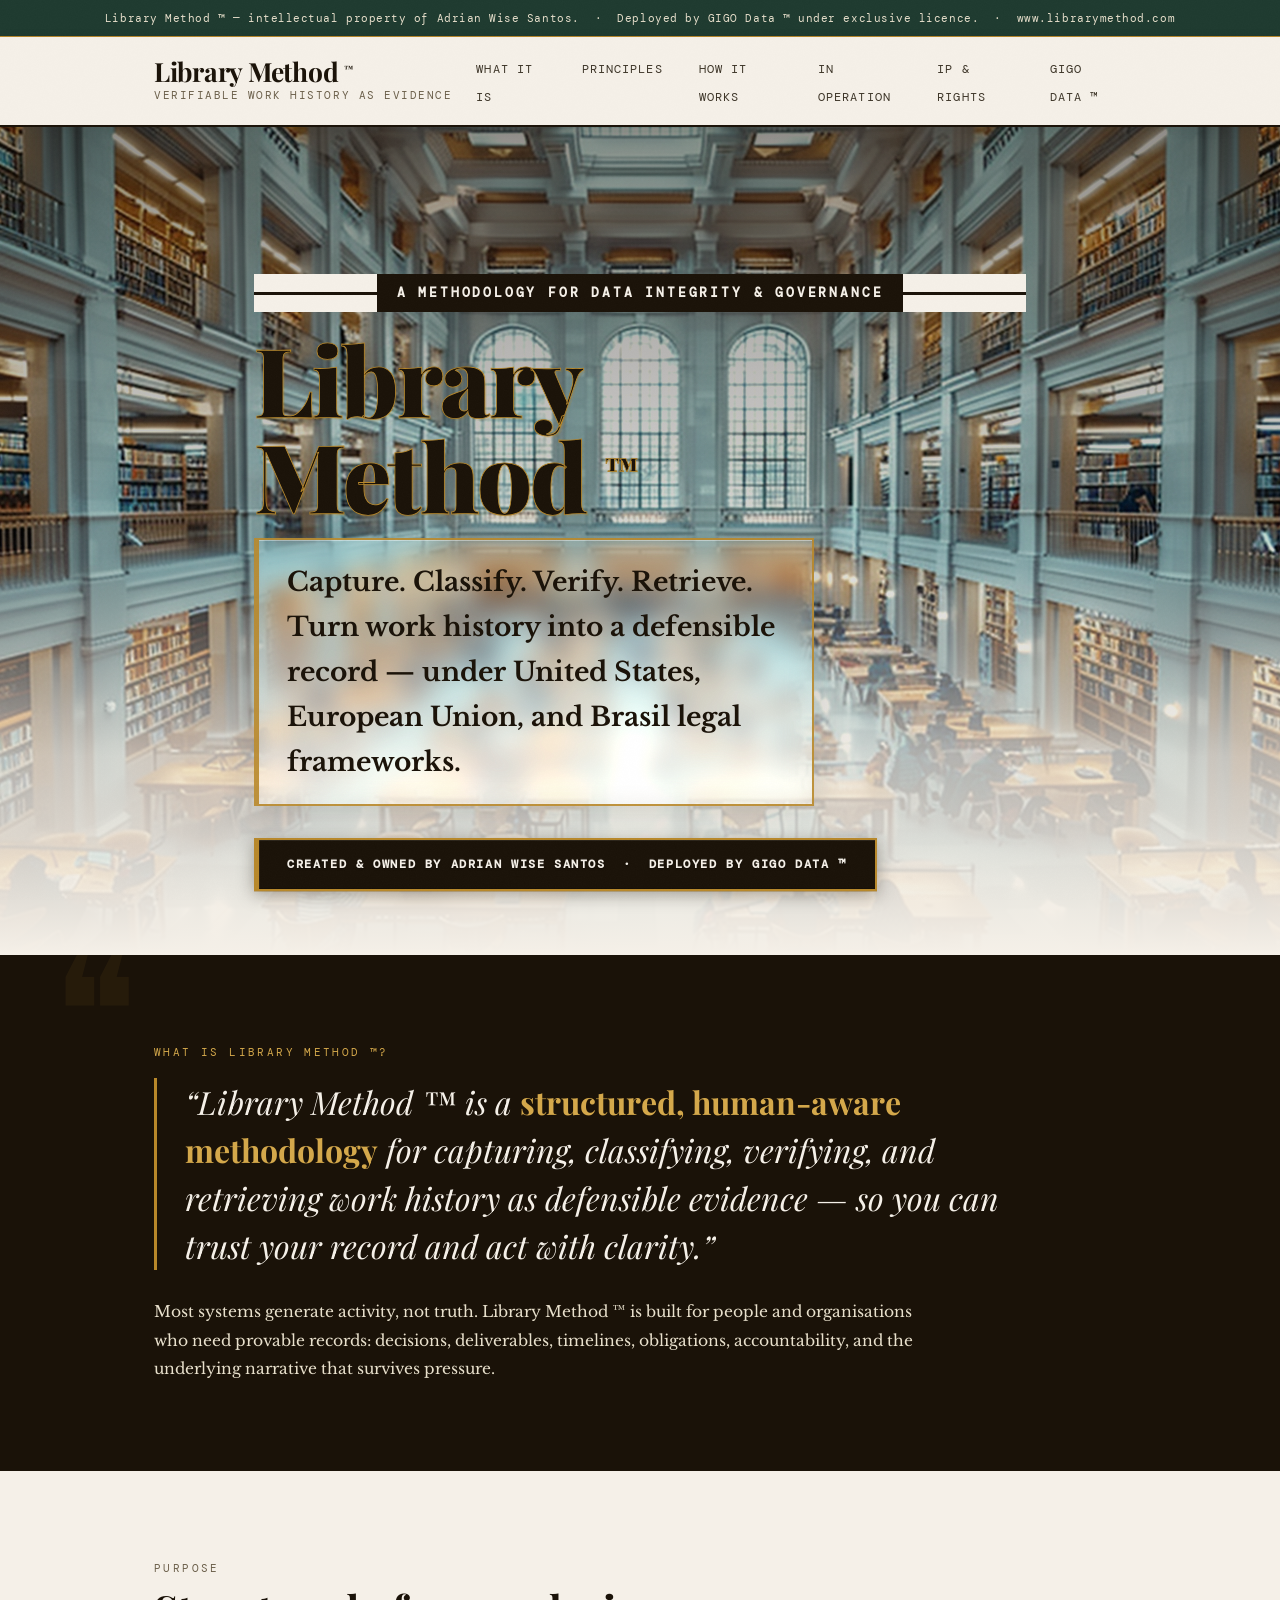
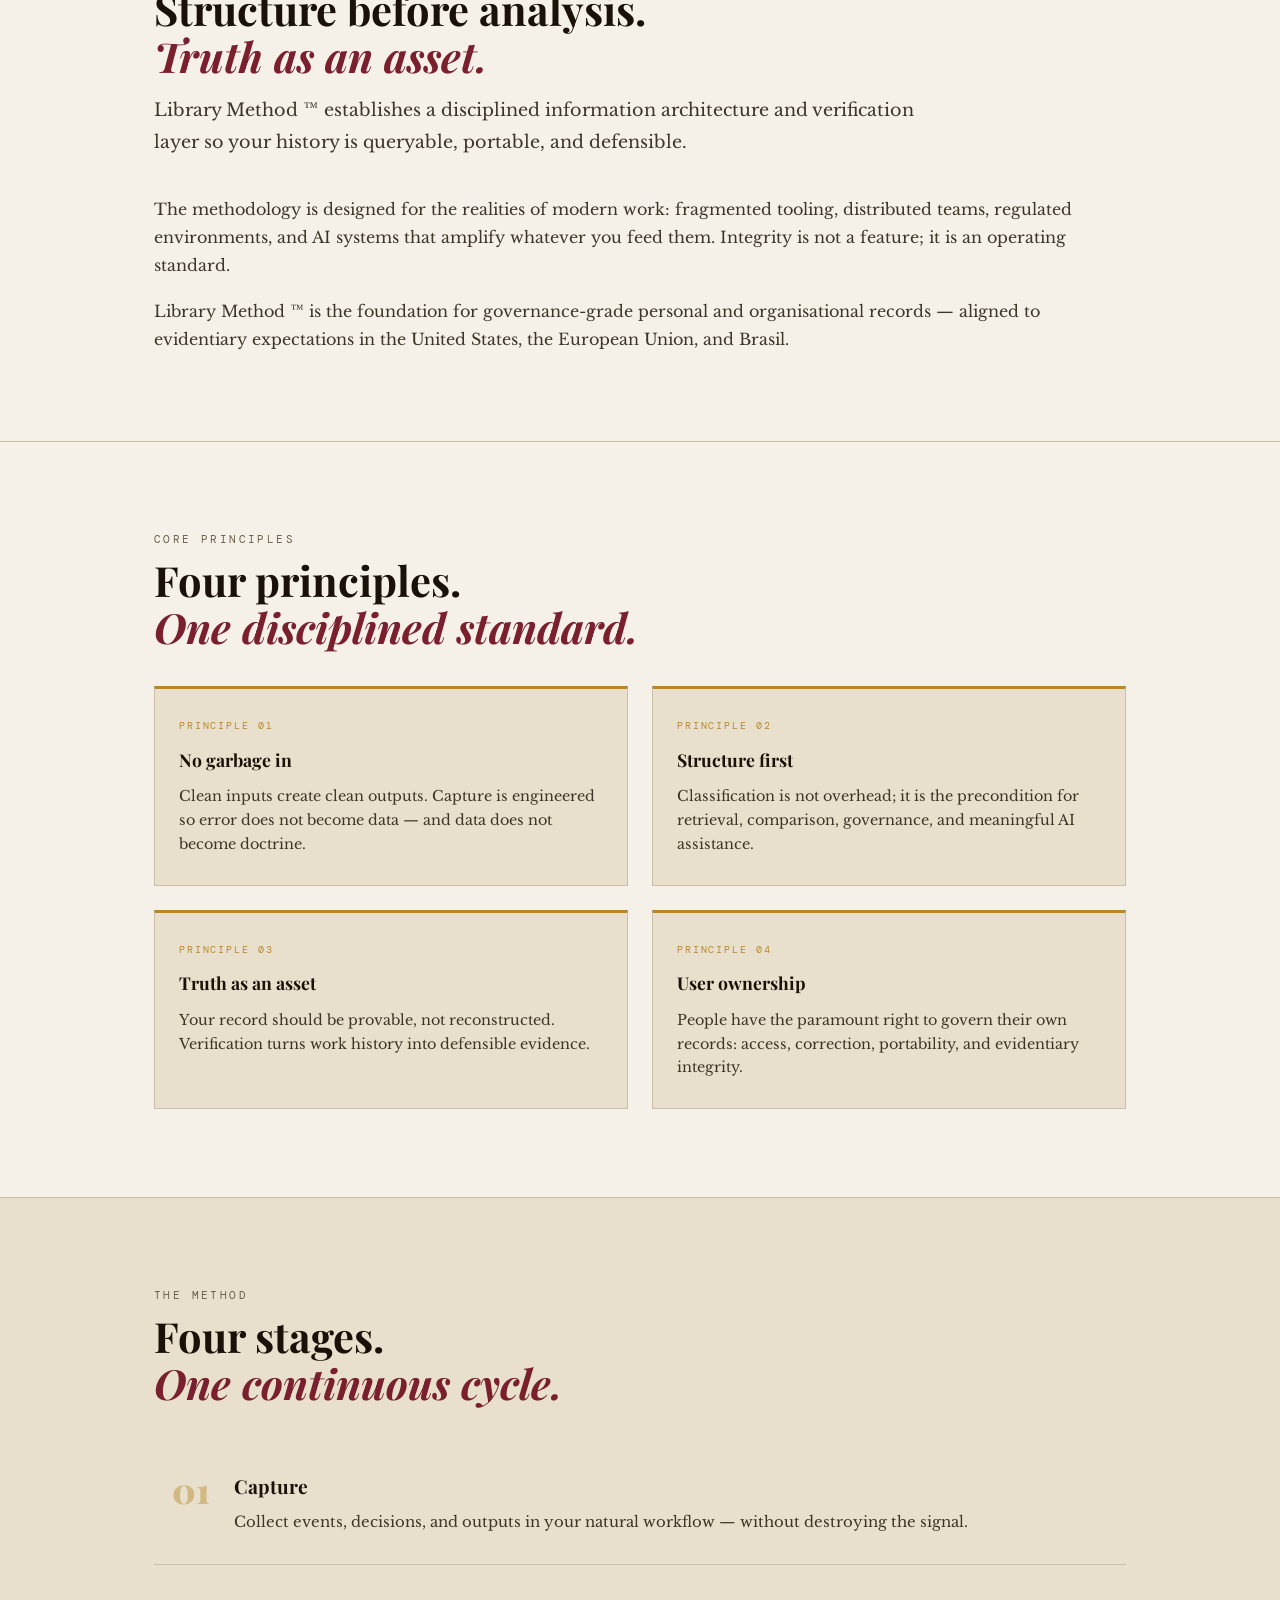
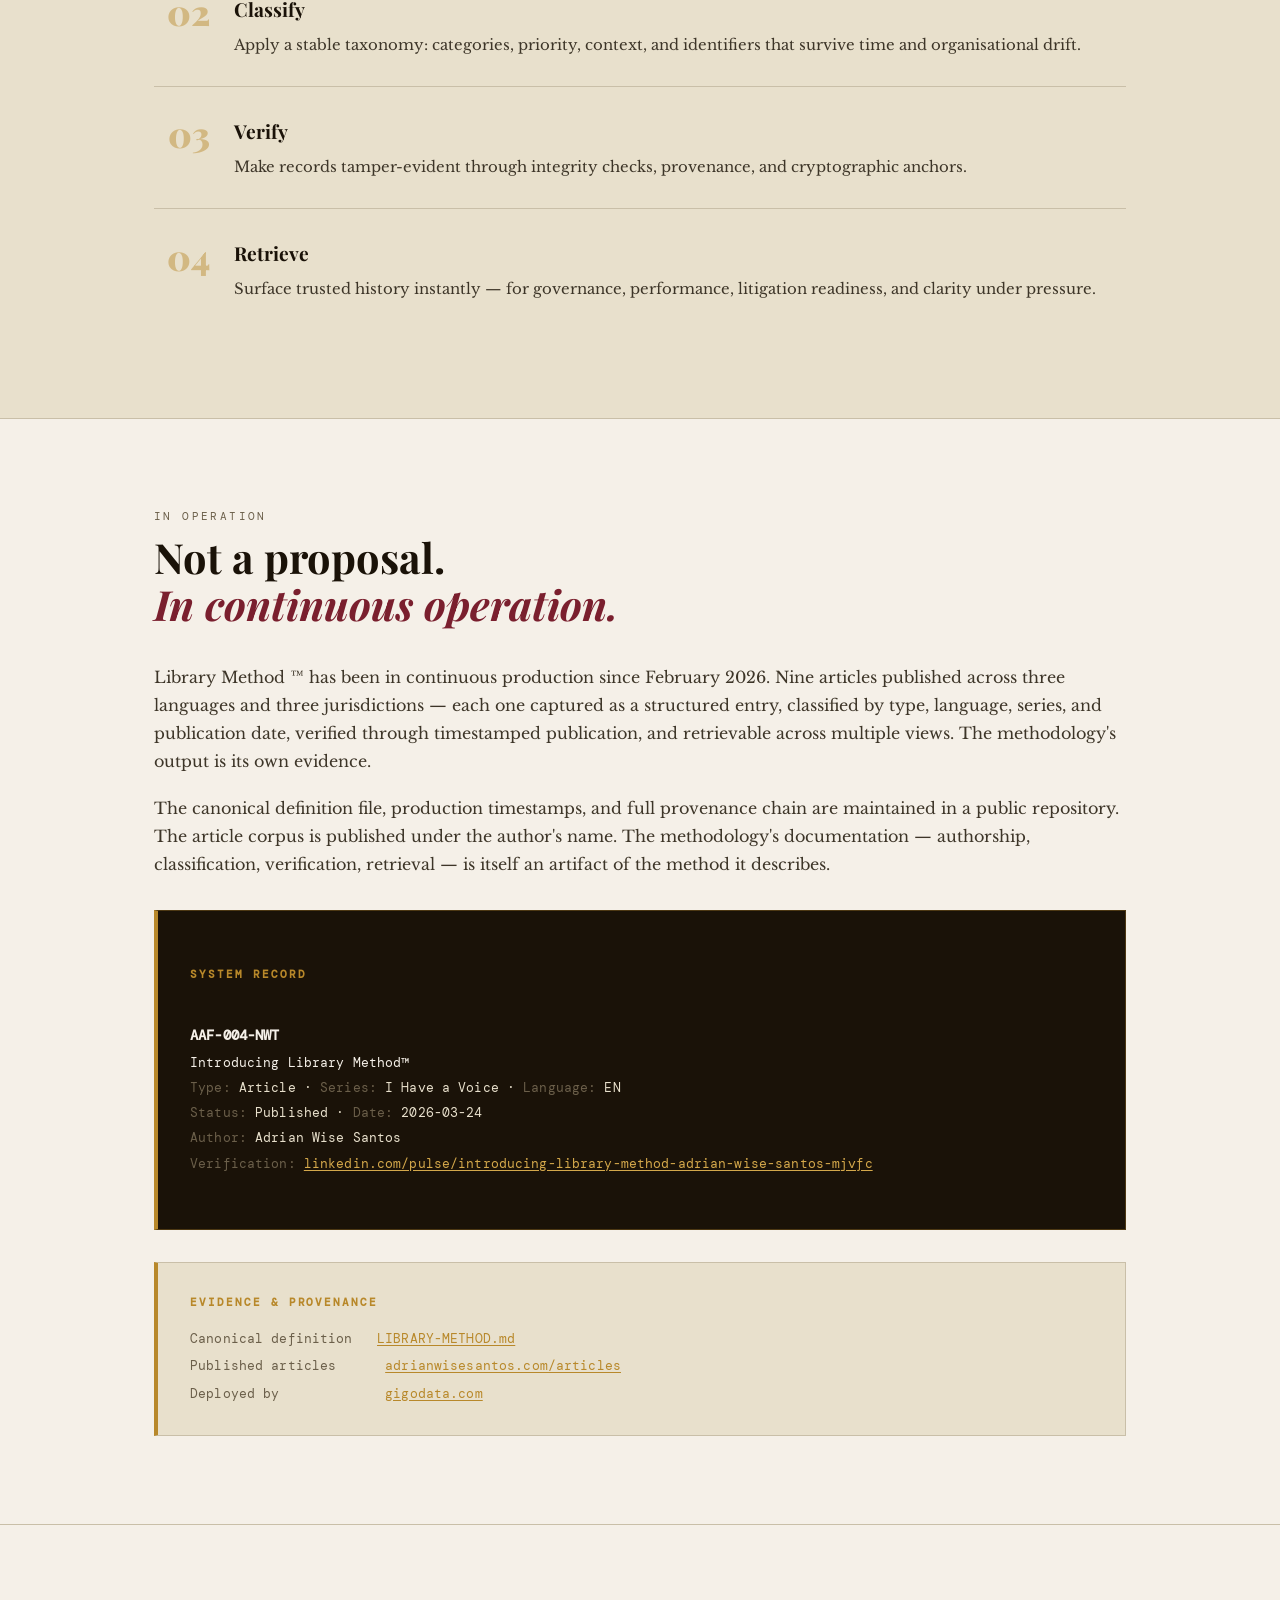
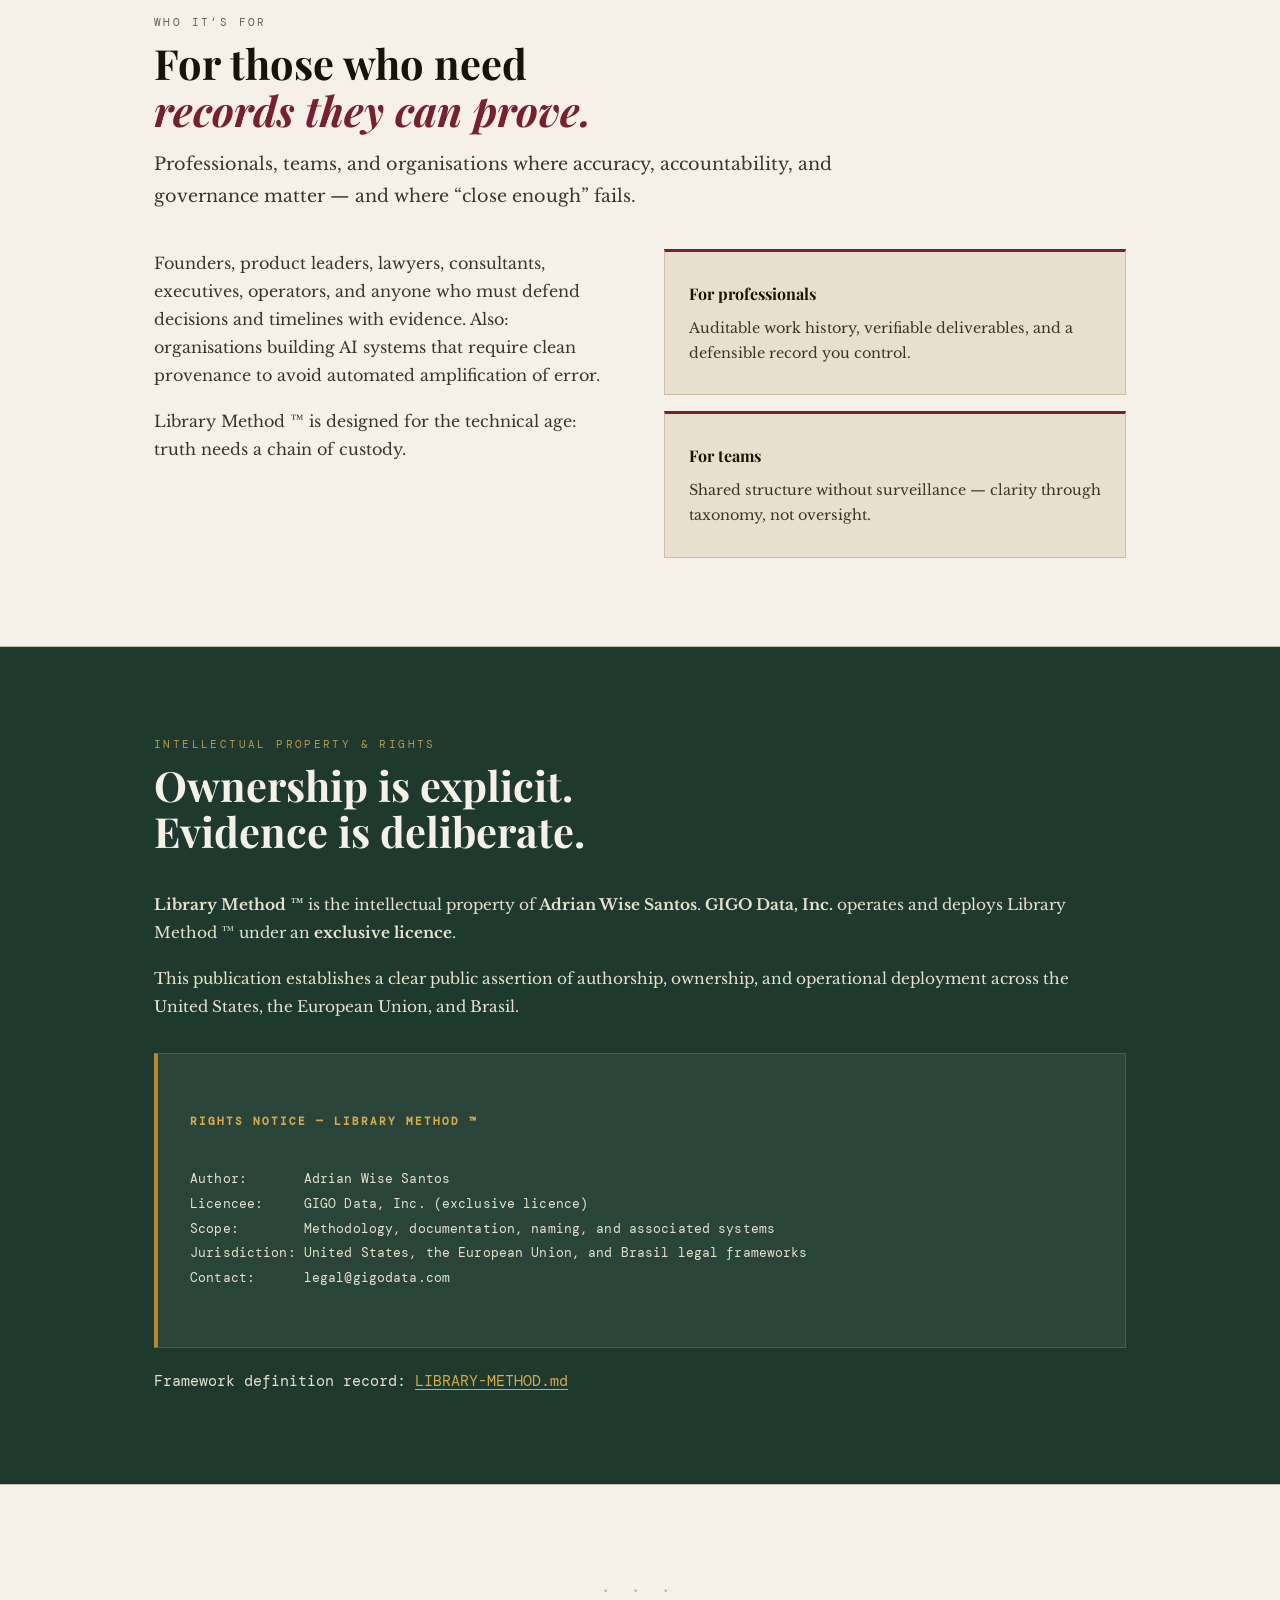
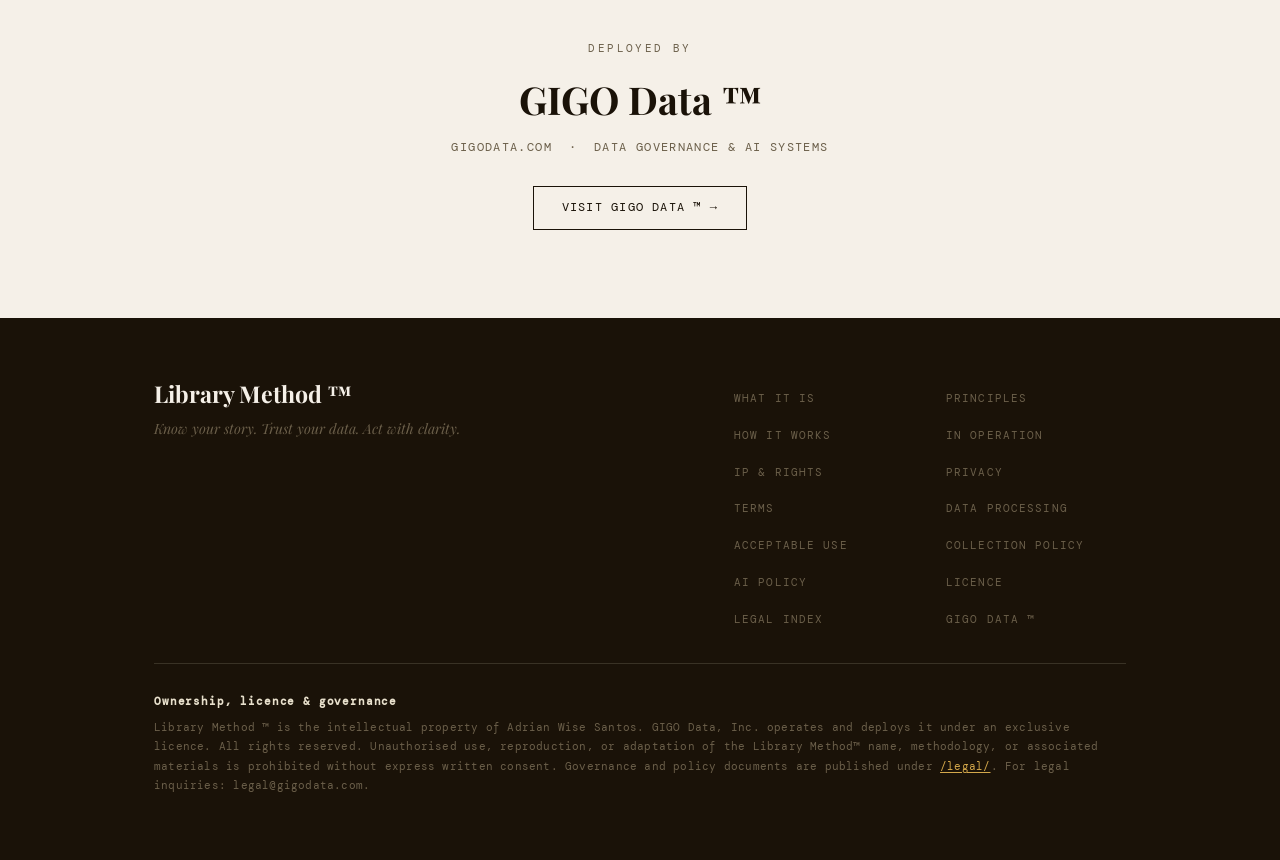
==== commit 087651b1: "Restore correct librarymethod.com homepage — revert accidental overwrite with legal/index.html conte" ====
--- a/index.html
+++ b/index.html
@@ -1,378 +1,835 @@
-<!DOCTYPE html>
+<!doctype html>
 <html lang="en">
 <head>
-<meta charset="UTF-8">
-<meta http-equiv="x-ua-compatible" content="ie=edge" />
-<meta name="viewport" content="width=device-width, initial-scale=1" />
-
-<title>Legal &amp; Policies — Library Method™ | GIGO Data, Inc.</title>
-
-<meta name="description" content="Legal notices, policies, and governance documentation for Library Method™, operated by GIGO Data, Inc. under exclusive licence from Adrian Wise Santos." />
-<meta name="keywords" content="Library Method™, legal, policies, privacy, terms of service, data processing, acceptable use, AI policy, licence, GIGO Data, Inc., Adrian Wise Santos, data governance" />
-<meta name="robots" content="index,follow,max-image-preview:large,max-snippet:-1,max-video-preview:-1" />
-<meta name="author" content="Adrian Wise Santos" />
-<meta name="creator" content="Library Method™ created by Adrian Wise Santos" />
-<meta name="copyright" content="© 2026 Adrian Wise Santos. All rights reserved." />
-
-<link rel="canonical" href="https://www.librarymethod.com/legal/" />
-<link rel="alternate" hreflang="en" href="https://www.librarymethod.com/legal/" />
-<link rel="alternate" hreflang="en-GB" href="https://www.librarymethod.com/legal/" />
-<link rel="alternate" hreflang="x-default" href="https://www.librarymethod.com/legal/" />
-
-<meta property="og:type" content="website" />
-<meta property="og:url" content="https://www.librarymethod.com/legal/" />
-<meta property="og:site_name" content="Library Method™" />
-<meta property="og:locale" content="en_US" />
-<meta property="og:locale:alternate" content="en_GB" />
-<meta property="og:title" content="Legal &amp; Policies — Library Method™" />
-<meta property="og:description" content="Governance, policy, and intellectual property documentation for Library Method™." />
-<meta property="og:image" content="https://www.librarymethod.com/opengraph/librarymethod_og_1200x630_v1_2026_02_01.png" />
-<meta property="og:image:secure_url" content="https://www.librarymethod.com/opengraph/librarymethod_og_1200x630_v1_2026_02_01.png" />
-<meta property="og:image:width" content="1200" />
-<meta property="og:image:height" content="630" />
-<meta property="og:image:alt" content="Library Method™ — by Adrian Wise Santos, deployed by GIGO Data™ (GIGO Data, Inc.) · librarymethod.com · gigodata.com" />
-<meta property="og:image:type" content="image/png" />
-
-<meta name="twitter:card" content="summary_large_image" />
-<meta name="twitter:site" content="@gigodata" />
-<meta name="twitter:creator" content="@gigodata" />
-<meta name="twitter:title" content="Legal &amp; Policies — Library Method™" />
-<meta name="twitter:description" content="Governance, policy, and intellectual property documentation for Library Method™." />
-<meta name="twitter:image" content="https://www.librarymethod.com/opengraph/librarymethod_og_1200x630_v1_2026_02_01.png" />
-<meta name="twitter:image:alt" content="Library Method™ — by Adrian Wise Santos, deployed by GIGO Data™ · librarymethod.com · gigodata.com" />
-
-<link rel="icon" href="/favicon.ico" />
-<link rel="apple-touch-icon" href="/favicon.ico" />
-
-<link rel="preconnect" href="https://fonts.googleapis.com" />
-<link rel="preconnect" href="https://fonts.gstatic.com" crossorigin />
-<link href="https://fonts.googleapis.com/css2?family=Playfair+Display:ital,wght@0,400;0,600;0,700;0,900;1,400;1,700&family=Libre+Baskerville:ital,wght@0,400;0,700;1,400&family=DM+Mono:ital,wght@0,300;0,400;1,300&display=swap" rel="stylesheet" />
-
-<script type="application/ld+json">
-{
-  "@context": "https://schema.org",
-  "@graph": [
-    {
-      "@type": "WebPage",
-      "@id": "https://www.librarymethod.com/legal/#webpage",
-      "url": "https://www.librarymethod.com/legal/",
-      "name": "Legal & Policies — Library Method™ | GIGO Data, Inc.",
-      "description": "Legal notices, policies, and governance documentation for Library Method™.",
-      "inLanguage": "en-US",
-      "about": {
-        "@type": "Thing",
-        "name": "Legal Policies and Governance"
+  <meta charset="utf-8" />
+  <meta http-equiv="x-ua-compatible" content="ie=edge" />
+  <meta name="viewport" content="width=device-width, initial-scale=1" />
+
+  <!-- ── GOOGLE SEARCH CONSOLE VERIFICATION ──────────────────── -->
+  <meta name="google-site-verification" content="AUsVoHXFWD5waHERKh9OpnSY5OnFu4GHiq2seDkSeP0" />
+
+  <!-- ============================================================
+       Library Method™ — www.librarymethod.com
+       Canonical posture:
+       - IP Owner: Adrian Wise Santos
+       - Exclusive licencee / operator: GIGO Data, Inc.
+       Updated for governance layer: 2026-03-28
+       ============================================================ -->
+
+  <!-- ── PERFORMANCE: DNS prefetch for third-party origins ──── -->
+  <link rel="dns-prefetch" href="https://fonts.googleapis.com" />
+  <link rel="dns-prefetch" href="https://fonts.gstatic.com" />
+
+  <!-- ── PRIMARY SEO ─────────────────────────────────────────── -->
+  <title>Library Method™ | Verifiable Work History &amp; Data Governance — by Adrian Wise Santos</title>
+
+  <meta name="description" content="Library Method™ is a structured, human-aware methodology for capturing, classifying, verifying, and retrieving work history as defensible evidence. Aligned with GDPR, the EU AI Act, and data provenance best practices. Created by Adrian Wise Santos. Deployed by GIGO Data™ (GIGO Data, Inc.) under exclusive licence." />
+
+  <meta name="keywords" content="Library Method™, Library Method, librarymethod.com, GIGO Data™, GIGO Data, GIGODATA, gigodata.com, GIGO Data Inc, GIGO Data Inc., data provenance, data integrity, data governance, AI governance, audit trail, work history, personal data governance, verifiable work history, evidence, record-keeping, verification, methodology, information architecture, GDPR, EU AI Act, EU AI governance, EU data governance, AI Act compliance, data lineage, chain of custody, tamper-evident records, defensible evidence, Adrian Wise Santos" />
+
+  <meta name="robots" content="index,follow,max-image-preview:large,max-snippet:-1,max-video-preview:-1" />
+
+  <!-- ── AUTHORSHIP & OWNERSHIP ──────────────────────────────── -->
+  <meta name="author" content="Adrian Wise Santos" />
+  <meta name="creator" content="Library Method™ created by Adrian Wise Santos" />
+  <meta name="copyright" content="© 2026 Adrian Wise Santos. All rights reserved." />
+
+  <!-- ── CANONICAL ───────────────────────────────────────────── -->
+  <link rel="canonical" href="https://www.librarymethod.com/" />
+
+  <!-- ── HREFLANG: English primary + EU English ─────────────── -->
+  <link rel="alternate" hreflang="en" href="https://www.librarymethod.com/" />
+  <link rel="alternate" hreflang="en-GB" href="https://www.librarymethod.com/" />
+  <link rel="alternate" hreflang="x-default" href="https://www.librarymethod.com/" />
+
+  <!-- ── OPEN GRAPH ──────────────────────────────────────────── -->
+  <meta property="og:type" content="website" />
+  <meta property="og:url" content="https://www.librarymethod.com/" />
+  <meta property="og:site_name" content="Library Method™" />
+  <meta property="og:locale" content="en_US" />
+  <meta property="og:locale:alternate" content="en_GB" />
+
+  <meta property="og:title" content="Library Method™ — Verifiable Work History as Defensible Evidence" />
+  <meta property="og:description" content="A structured, human-aware methodology for capturing, classifying, verifying, and retrieving work history as defensible evidence. GDPR-aligned. EU AI Act-aware. Created by Adrian Wise Santos. Deployed by GIGO Data™ (GIGO Data, Inc.) under exclusive licence. gigodata.com · librarymethod.com" />
+
+  <meta property="og:image" content="https://www.librarymethod.com/opengraph/librarymethod_og_1200x630_v1_2026_02_01.png" />
+  <meta property="og:image:secure_url" content="https://www.librarymethod.com/opengraph/librarymethod_og_1200x630_v1_2026_02_01.png" />
+  <meta property="og:image:width" content="1200" />
+  <meta property="og:image:height" content="630" />
+  <meta property="og:image:alt" content="Library Method™ — by Adrian Wise Santos, deployed by GIGO Data™ (GIGO Data, Inc.) · librarymethod.com · gigodata.com" />
+  <meta property="og:image:type" content="image/png" />
+
+  <!-- ── TWITTER / X CARD ────────────────────────────────────── -->
+  <meta name="twitter:card" content="summary_large_image" />
+  <meta name="twitter:site" content="@gigodata" />
+  <meta name="twitter:creator" content="@gigodata" />
+  <meta name="twitter:title" content="Library Method™ — Verifiable Work History as Evidence" />
+  <meta name="twitter:description" content="A structured methodology by Adrian Wise Santos, deployed by GIGO Data™ (GIGO Data, Inc.), for capturing, classifying, verifying, and retrieving work history as defensible evidence. GDPR-aligned. EU AI Act-aware. librarymethod.com" />
+  <meta name="twitter:image" content="https://www.librarymethod.com/opengraph/librarymethod_og_1200x630_v1_2026_02_01.png" />
+  <meta name="twitter:image:alt" content="Library Method™ — by Adrian Wise Santos, deployed by GIGO Data™ · librarymethod.com · gigodata.com" />
+
+  <!-- ── FAVICONS ────────────────────────────────────────────── -->
+  <link rel="icon" href="/favicon.ico" />
+  <link rel="apple-touch-icon" href="/favicon.ico" />
+
+  <!-- ── FONTS ───────────────────────────────────────────────── -->
+  <link rel="preconnect" href="https://fonts.googleapis.com" />
+  <link rel="preconnect" href="https://fonts.gstatic.com" crossorigin />
+  <link href="https://fonts.googleapis.com/css2?family=Playfair+Display:ital,wght@0,400;0,600;0,700;0,900;1,400;1,700&family=Libre+Baskerville:ital,wght@0,400;0,700;1,400&family=DM+Mono:ital,wght@0,300;0,400;1,300&display=swap" rel="stylesheet" />
+
+  <!-- ── JSON-LD STRUCTURED DATA ─────────────────────────────── -->
+  <script type="application/ld+json">
+  {
+    "@context": "https://schema.org",
+    "@graph": [
+      {
+        "@type": "WebSite",
+        "@id": "https://www.librarymethod.com/#website",
+        "url": "https://www.librarymethod.com/",
+        "name": "Library Method\u2122",
+        "alternateName": ["Library Method", "librarymethod.com"],
+        "description": "Library Method\u2122 is a structured, human-aware methodology for capturing, classifying, verifying, and retrieving work history as defensible evidence. Aligned with GDPR and the EU AI Act.",
+        "publisher": { "@id": "https://www.gigodata.com/#organization" },
+        "inLanguage": "en-US"
       },
-      "isPartOf": { "@id": "https://www.librarymethod.com/#website" },
-      "author": { "@id": "https://www.librarymethod.com/#person" },
-      "publisher": { "@id": "https://www.gigodata.com/#organization" }
-    },
-    {
-      "@type": "WebSite",
-      "@id": "https://www.librarymethod.com/#website",
-      "url": "https://www.librarymethod.com/",
-      "name": "Library Method™"
-    },
-    {
-      "@type": "Person",
-      "@id": "https://www.librarymethod.com/#person",
-      "name": "Adrian Wise Santos"
-    },
-    {
-      "@type": "Organization",
-      "@id": "https://www.gigodata.com/#organization",
-      "name": "GIGO Data, Inc.",
-      "url": "https://www.gigodata.com/"
-    }
-  ]
-}
-</script>
-
-<style>
-  *, *::before, *::after { box-sizing: border-box; margin: 0; padding: 0; }
-
-  :root {
-    --c-ink:        #1a1208;
-    --c-parchment:  #f5f0e8;
-    --c-aged:       #e8e0cc;
-    --c-gold:       #b8882a;
-    --c-gold-light: #d4a84b;
-    --c-gold-rule:  rgba(184,136,42,0.25);
-    --c-muted:      #6b5f4a;
-    --c-slate:      #3d3528;
-    --c-rule:       #c9bfa8;
-    --c-forest:     #1e3a2f;
-
-    --font-display: 'Playfair Display', Georgia, serif;
-    --font-body:    'Libre Baskerville', Georgia, serif;
-    --font-mono:    'DM Mono', 'Courier New', monospace;
-
-    --max-width: 1060px;
-    --gutter:    clamp(1.5rem, 5vw, 3.5rem);
+      {
+        "@type": "WebPage",
+        "@id": "https://www.librarymethod.com/#webpage",
+        "url": "https://www.librarymethod.com/",
+        "name": "Library Method\u2122 | Verifiable Work History & Data Governance — by Adrian Wise Santos",
+        "description": "Library Method\u2122 is a structured, human-aware methodology for capturing, classifying, verifying, and retrieving work history as defensible evidence. Aligned with GDPR, the EU AI Act, and data provenance best practices.",
+        "isPartOf": { "@id": "https://www.librarymethod.com/#website" },
+        "about": { "@id": "https://www.librarymethod.com/#methodology" },
+        "primaryImageOfPage": {
+          "@type": "ImageObject",
+          "url": "https://www.librarymethod.com/opengraph/librarymethod_og_1200x630_v1_2026_02_01.png"
+        },
+        "datePublished": "2026-02-01",
+        "dateModified": "2026-03-28",
+        "inLanguage": "en-US"
+      },
+      {
+        "@type": "Organization",
+        "@id": "https://www.gigodata.com/#organization",
+        "name": "GIGO Data\u2122",
+        "alternateName": ["GIGO Data", "GIGODATA", "GIGO Data, Inc.", "GIGO Data Inc"],
+        "legalName": "GIGO Data, Inc.",
+        "url": "https://www.gigodata.com/",
+        "sameAs": [
+          "https://www.gigodata.com/",
+          "https://www.librarymethod.com/",
+          "https://twitter.com/gigodata",
+          "https://github.com/gigodata"
+        ],
+        "description": "GIGO Data, Inc. is a data governance and AI systems company. It deploys Library Method\u2122 under exclusive licence from Adrian Wise Santos.",
+        "foundingDate": "2025-06-24",
+        "founder": { "@id": "https://www.librarymethod.com/#adrian" },
+        "knowsAbout": [
+          "Data Governance",
+          "AI Governance",
+          "Data Integrity",
+          "GDPR Compliance",
+          "EU AI Act",
+          "Data Provenance",
+          "Verifiable Work History"
+        ]
+      },
+      {
+        "@type": "Person",
+        "@id": "https://www.librarymethod.com/#adrian",
+        "name": "Adrian Wise Santos",
+        "url": "https://www.adrianwisesantos.com/",
+        "sameAs": [
+          "https://www.adrianwisesantos.com/",
+          "https://www.linkedin.com/in/adriansantos",
+          "https://twitter.com/gigodata",
+          "https://github.com/gigodata"
+        ],
+        "jobTitle": "Founder",
+        "worksFor": { "@id": "https://www.gigodata.com/#organization" },
+        "description": "Creator and owner of the Library Method\u2122 intellectual property. Founder of GIGO Data, Inc. Expert in data governance, AI systems, and verifiable work history."
+      },
+      {
+        "@type": "CreativeWork",
+        "@id": "https://www.librarymethod.com/#methodology",
+        "name": "Library Method\u2122",
+        "alternateName": "Library Method",
+        "url": "https://www.librarymethod.com/",
+        "creator": { "@id": "https://www.librarymethod.com/#adrian" },
+        "publisher": { "@id": "https://www.gigodata.com/#organization" },
+        "description": "A structured, human-aware methodology for capturing, classifying, verifying, and retrieving work history as defensible evidence. Designed to support GDPR data subject rights, EU AI Act transparency obligations, and personal data governance.",
+        "inLanguage": "en-US",
+        "copyrightHolder": { "@id": "https://www.librarymethod.com/#adrian" },
+        "copyrightYear": "2026",
+        "license": "https://www.librarymethod.com/legal/licence.html",
+        "about": [
+          { "@type": "Thing", "name": "Data Governance" },
+          { "@type": "Thing", "name": "AI Governance" },
+          { "@type": "Thing", "name": "Data Provenance" },
+          { "@type": "Thing", "name": "GDPR" },
+          { "@type": "Thing", "name": "EU AI Act" },
+          { "@type": "Thing", "name": "Verifiable Work History" },
+          { "@type": "Thing", "name": "Audit Trail" },
+          { "@type": "Thing", "name": "Chain of Custody" }
+        ],
+        "mentions": [
+          {
+            "@type": "Legislation",
+            "name": "General Data Protection Regulation",
+            "alternateName": "GDPR",
+            "identifier": "EU 2016/679",
+            "url": "https://eur-lex.europa.eu/eli/reg/2016/679/oj"
+          },
+          {
+            "@type": "Legislation",
+            "name": "EU Artificial Intelligence Act",
+            "alternateName": "EU AI Act",
+            "identifier": "EU 2024/1689",
+            "url": "https://eur-lex.europa.eu/legal-content/EN/TXT/?uri=CELEX:32024R1689"
+          }
+        ]
+      }
+    ]
   }
-
-  html { scroll-behavior: smooth; -webkit-text-size-adjust: 100%; }
-
-  body {
-    background: var(--c-parchment);
-    color: var(--c-ink);
-    font-family: var(--font-body);
-    font-size: clamp(1rem, 1.15vw, 1.1rem);
-    line-height: 1.75;
-    overflow-x: hidden;
-  }
-
-  body::before {
-    content: '';
-    position: fixed;
-    inset: 0;
-    background-image: url("data:image/svg+xml,%3Csvg xmlns='http://www.w3.org/2000/svg' width='300' height='300'%3E%3Cfilter id='n'%3E%3CfeTurbulence type='fractalNoise' baseFrequency='0.85' numOctaves='4' stitchTiles='stitch'/%3E%3CfeColorMatrix type='saturate' values='0'/%3E%3C/filter%3E%3Crect width='300' height='300' filter='url(%23n)' opacity='0.04'/%3E%3C/svg%3E");
-    pointer-events: none;
-    z-index: 9999;
-    opacity: 0.5;
-  }
-
-  a { color: inherit; text-decoration: none; }
-
-  .legal-banner {
-    background: var(--c-forest);
-    color: var(--c-aged);
-    font-family: var(--font-mono);
-    font-size: 0.67rem;
-    letter-spacing: 0.05em;
-    text-align: center;
-    padding: 0.55rem var(--gutter);
-    border-bottom: 1px solid var(--c-gold);
-  }
-
-  .masthead {
-    background: var(--c-parchment);
-    border-bottom: 2px solid var(--c-ink);
-    box-shadow: 0 2px 12px rgba(26,18,8,0.07);
-  }
-  .masthead__inner {
-    max-width: var(--max-width);
-    margin-inline: auto;
-    padding-inline: var(--gutter);
-    display: flex;
-    align-items: center;
-    justify-content: space-between;
-    padding-block: 1rem;
-    gap: 1.5rem;
-  }
-  .masthead__brand { display: flex; flex-direction: column; gap: 0.1rem; }
-  .masthead__wordmark {
-    font-family: var(--font-display);
-    font-weight: 700;
-    font-size: clamp(1.2rem, 2.5vw, 1.6rem);
-    letter-spacing: -0.01em;
-    line-height: 1;
-    color: var(--c-ink);
-  }
-  .masthead__wordmark sup { font-size: 0.4em; vertical-align: super; letter-spacing: 0; }
-  .masthead__sub {
-    font-family: var(--font-mono);
-    font-size: 0.65rem;
-    letter-spacing: 0.14em;
-    text-transform: uppercase;
-    color: var(--c-muted);
-  }
-  .masthead__back {
-    font-family: var(--font-mono);
-    font-size: 0.72rem;
-    letter-spacing: 0.09em;
-    text-transform: uppercase;
-    color: var(--c-slate);
-    border: 1.5px solid var(--c-rule);
-    padding: 0.45rem 1.1rem;
-    transition: all 0.2s;
-  }
-  .masthead__back:hover { background: var(--c-ink); color: var(--c-parchment); border-color: var(--c-ink); }
-
-  .page-header {
-    max-width: var(--max-width);
-    margin-inline: auto;
-    padding-inline: var(--gutter);
-    padding-block: clamp(2.5rem, 5vw, 4rem) 0;
-    border-bottom: 1px solid var(--c-rule);
-    padding-bottom: clamp(2rem, 4vw, 3rem);
-  }
-  .page-header__eyebrow {
-    font-family: var(--font-mono);
-    font-size: 0.68rem;
-    letter-spacing: 0.22em;
-    text-transform: uppercase;
-    color: var(--c-muted);
-    margin-bottom: 0.9rem;
-  }
-  .page-header__title {
-    font-family: var(--font-display);
-    font-weight: 700;
-    font-size: clamp(2rem, 4.5vw, 3.2rem);
-    line-height: 1.08;
-    letter-spacing: -0.02em;
-    color: var(--c-ink);
-    margin-bottom: 1.1rem;
-  }
-  .page-header__title sup { font-size: 0.35em; vertical-align: super; letter-spacing: 0; }
-  .page-header__lead {
-    font-family: var(--font-body);
-    font-size: clamp(1rem, 1.2vw, 1.1rem);
-    line-height: 1.8;
-    color: var(--c-slate);
-    max-width: 720px;
-  }
-
-  .container {
-    max-width: var(--max-width);
-    margin-inline: auto;
-    padding-inline: var(--gutter);
-    padding-block: clamp(2.5rem, 5vw, 4rem);
-  }
-
-  .policy-grid {
-    display: grid;
-    grid-template-columns: 1fr 1fr;
-    gap: 0;
-    border: 1.5px solid var(--c-rule);
-    margin-bottom: 3rem;
-  }
-  .policy-card {
-    display: block;
-    padding: 2rem 1.75rem;
-    border-right: 1px solid var(--c-rule);
-    border-bottom: 1px solid var(--c-rule);
-    transition: background 0.22s ease;
-    position: relative;
-  }
-  .policy-card:nth-child(even) { border-right: none; }
-  .policy-card:nth-last-child(-n+2) { border-bottom: none; }
-  .policy-card--full {
-    grid-column: 1 / -1;
-    border-right: none;
-    border-bottom: none;
-    background: rgba(184,136,42,0.04);
-    border-top: 1px solid var(--c-rule);
-  }
-  .policy-card:hover,
-  .policy-card--full:hover {
-    background: rgba(184,136,42,0.06);
-    text-decoration: none;
-  }
-  .policy-card::before {
-    content: '';
-    position: absolute;
-    top: 0; left: 0;
-    width: 3px;
-    height: 100%;
-    background: transparent;
-    transition: background 0.22s ease;
-  }
-  .policy-card:hover::before,
-  .policy-card--full:hover::before { background: var(--c-gold); }
-
-  .policy-card__number {
-    font-family: var(--font-mono);
-    font-size: 0.93rem;
-    letter-spacing: 0.2em;
-    text-transform: uppercase;
-    color: var(--c-gold);
-    margin-bottom: 0.55rem;
-    display: block;
-  }
-  .policy-card__title {
-    font-family: var(--font-display);
-    font-weight: 700;
-    font-size: 1.2rem;
-    color: var(--c-ink);
-    margin-bottom: 0.55rem;
-    display: block;
-    line-height: 1.2;
-  }
-  .policy-card--full .policy-card__title { font-size: 1.35rem; }
-  .policy-card__desc {
-    font-family: var(--font-body);
-    font-size: 0.88rem;
-    line-height: 1.7;
-    color: var(--c-muted);
-    margin-bottom: 1rem;
-  }
-  .policy-card__cta {
-    font-family: var(--font-mono);
-    font-size: 1.02rem;
-    letter-spacing: 0.12em;
-    text-transform: uppercase;
-    color: var(--c-gold);
-  }
-
-  .ownership {
-    border: 1.5px solid var(--c-rule);
-    border-left: 4px solid var(--c-gold);
-    padding: 1.75rem 2rem;
-    background: rgba(26,18,8,0.025);
-  }
-  .ownership__label {
-    font-family: var(--font-mono);
-    font-size: 0.62rem;
-    letter-spacing: 0.2em;
-    text-transform: uppercase;
-    color: var(--c-muted);
-    margin-bottom: 1rem;
-    display: block;
-  }
-  .ownership__grid {
-    display: grid;
-    grid-template-columns: auto 1fr;
-    gap: 0.3rem 2.5rem;
-    font-family: var(--font-mono);
-    font-size: 0.8rem;
-    line-height: 1.7;
-    color: var(--c-slate);
-  }
-  .ownership__key { color: var(--c-muted); white-space: nowrap; }
-  .ownership__val { color: var(--c-ink); font-weight: 400; }
-
-  .footer {
-    background: var(--c-ink);
-    color: var(--c-aged);
-    padding-block: clamp(2rem, 4vw, 3rem);
-    margin-top: 0;
-  }
-  .footer__inner {
-    max-width: var(--max-width);
-    margin-inline: auto;
-    padding-inline: var(--gutter);
-    display: flex;
-    align-items: center;
-    justify-content: space-between;
-    flex-wrap: wrap;
-    gap: 1.5rem;
-  }
-  .footer__wordmark {
-    font-family: var(--font-display);
-    font-weight: 700;
-    font-size: 1.2rem;
-    color: var(--c-parchment);
-  }
-  .footer__wordmark sup { font-size: 0.4em; vertical-align: super; }
-  .footer__copy {
-    font-family: var(--font-mono);
-    font-size: 0.68rem;
-    letter-spacing: 0.06em;
-    color: rgba(232,224,204,0.55);
-  }
-  .footer__copy a { color: rgba(201,168,76,0.8); }
-  .footer__copy a:hover { color: var(--c-gold-light); }
-
-  @media (max-width: 680px) {
-    .policy-grid { grid-template-columns: 1fr; }
-    .policy-card { border-right: none; }
-    .policy-card:nth-last-child(-n+2) { border-bottom: 1px solid var(--c-rule); }
-    .policy-card--full { border-top: 1px solid var(--c-rule); border-bottom: none; }
-    .ownership__grid { grid-template-columns: 1fr; gap: 0; }
-    .ownership__key { font-size: 0.68rem; margin-top: 0.6rem; }
-  }
-</style>
+  </script>
+
+  <style>
+    *, *::before, *::after { box-sizing: border-box; margin: 0; padding: 0; }
+
+    :root{
+      --c-ink:#1a1208;
+      --c-parchment:#f5f0e8;
+      --c-aged:#e8e0cc;
+      --c-gold:#b8882a;
+      --c-gold-light:#d4a84b;
+      --c-burgundy:#7a1f2e;
+      --c-forest:#1e3a2f;
+      --c-slate:#3d3528;
+      --c-muted:#6b5f4a;
+      --c-rule:#c9bfa8;
+
+      --font-display:'Playfair Display','Georgia',serif;
+      --font-body:'Libre Baskerville','Georgia',serif;
+      --font-mono:'DM Mono','Courier New',monospace;
+
+      --max-width:1100px;
+      --gutter:clamp(1.5rem,5vw,4rem);
+      --section-gap:clamp(3rem,7vw,5.5rem);
+    }
+
+    html{ scroll-behavior:smooth; -webkit-text-size-adjust:100%; }
+    body{
+      background:var(--c-parchment);
+      color:var(--c-ink);
+      font-family:var(--font-body);
+      font-size:clamp(1rem,1.2vw,1.125rem);
+      line-height:1.75;
+      overflow-x:hidden;
+    }
+
+    body::before{
+      content:'';
+      position:fixed;
+      inset:0;
+      background-image:url("data:image/svg+xml,%3Csvg xmlns='http://www.w3.org/2000/svg' width='300' height='300'%3E%3Cfilter id='n'%3E%3CfeTurbulence type='fractalNoise' baseFrequency='0.85' numOctaves='4' stitchTiles='stitch'/%3E%3CfeColorMatrix type='saturate' values='0'/%3E%3C/filter%3E%3Crect width='300' height='300' filter='url(%23n)' opacity='0.04'/%3E%3C/svg%3E");
+      pointer-events:none;
+      z-index:9999;
+      opacity:0.55;
+    }
+
+    a{ color:inherit; text-decoration:none; }
+    img{ display:block; max-width:100%; }
+
+    .u-container{ max-width:var(--max-width); margin-inline:auto; padding-inline:var(--gutter); }
+    .u-mono{ font-family:var(--font-mono); }
+    .u-label{
+      font-family:var(--font-mono);
+      font-size:0.68rem;
+      letter-spacing:0.22em;
+      text-transform:uppercase;
+      color:var(--c-muted);
+    }
+    .u-sr-only{ position:absolute; width:1px; height:1px; overflow:hidden; clip:rect(0,0,0,0); white-space:nowrap; }
+
+    .legal-banner{
+      background:var(--c-forest);
+      color:var(--c-aged);
+      font-family:var(--font-mono);
+      font-size:0.67rem;
+      letter-spacing:0.05em;
+      text-align:center;
+      padding:0.55rem var(--gutter);
+      border-bottom:1px solid var(--c-gold);
+    }
+
+    .masthead{
+      position:sticky; top:0; z-index:200;
+      background:var(--c-parchment);
+      border-bottom:2px solid var(--c-ink);
+      box-shadow:0 2px 12px rgba(26,18,8,0.07);
+    }
+    .masthead__inner{
+      display:flex; align-items:center; justify-content:space-between;
+      gap:1.5rem; padding-block:1rem;
+    }
+    .masthead__brand{ display:flex; flex-direction:column; gap:0.1rem; }
+    .masthead__wordmark{
+      font-family:var(--font-display);
+      font-weight:700;
+      font-size:clamp(1.2rem,2.5vw,1.65rem);
+      letter-spacing:-0.01em;
+      line-height:1;
+    }
+    .masthead__sub{
+      font-family:var(--font-mono);
+      font-size:clamp(0.55rem,0.85vw,0.72rem);
+      letter-spacing:0.14em;
+      text-transform:uppercase;
+      color:var(--c-muted);
+      white-space:nowrap;
+    }
+    .masthead__wordmark sup,
+    .hero__headline sup{
+      font-size:0.33em;
+      vertical-align:super;
+      letter-spacing:0;
+    }
+    .masthead__nav{ display:flex; gap:2.25rem; list-style:none; }
+    .masthead__nav a{
+      font-family:var(--font-mono);
+      font-size:0.76rem;
+      letter-spacing:0.09em;
+      text-transform:uppercase;
+      color:var(--c-slate);
+      transition:color 0.2s ease;
+    }
+    .masthead__nav a:hover,
+    .masthead__nav a:focus-visible{ color:var(--c-gold); outline:none; }
+
+    .hero{ position:relative; min-height:92vh; overflow:hidden; }
+    .hero__bg{
+      position:absolute; inset:0;
+      background-image:url('assets/images/librarymethod_hero_v1_2026_02_01.jpg');
+      background-size:cover;
+      background-position:center 28%;
+      background-repeat:no-repeat;
+      filter:sepia(0.18) contrast(1.06) brightness(0.86);
+      transform:scale(1.02);
+      transition:transform 8s ease;
+    }
+    .hero:hover .hero__bg{ transform:scale(1.0); }
+
+    .hero__overlay{
+      position:absolute; inset:0;
+      background:linear-gradient(
+        to bottom,
+        rgba(26,18,8,0.38) 0%,
+        rgba(26,18,8,0.18) 28%,
+        rgba(245,240,232,0.00) 52%,
+        rgba(245,240,232,0.72) 76%,
+        rgba(245,240,232,1) 100%
+      );
+    }
+
+    .hero__content{ position:absolute; bottom:0; left:0; right:0; padding-bottom:clamp(2.5rem,6vw,4rem); }
+    .hero__content .u-container{ max-width:900px; }
+    .hero__eyebrow{
+      font-family:var(--font-mono);
+      font-size:clamp(0.75rem,1.1vw,0.9rem);
+      font-weight:700;
+      letter-spacing:0.22em;
+      text-transform:uppercase;
+      color:#1a1208;
+      margin-bottom:1.1rem;
+      display:inline-flex;
+      align-items:center;
+      gap:0;
+      background:#f5f0e8;
+      padding:0;
+      width:100%;
+    }
+    .hero__eyebrow::before,
+    .hero__eyebrow::after{
+      content:'';
+      display:block;
+      height:3px;
+      background:#1a1208;
+      flex:1;
+    }
+    .hero__eyebrow span{
+      padding:0.5rem 1.2rem;
+      background:#1a1208;
+      color:#f5f0e8;
+      letter-spacing:0.22em;
+      font-size:clamp(0.7rem,1vw,0.85rem);
+      white-space:nowrap;
+    }
+
+    .hero__headline{
+      font-family:var(--font-display);
+      font-weight:900;
+      font-size:clamp(2.8rem,7.5vw,6.5rem);
+      line-height:1.0;
+      letter-spacing:-0.025em;
+      margin-bottom:1rem;
+      color:#1a1208;
+      -webkit-text-stroke:0.83px #b8882a;
+      text-stroke:0.83px #b8882a;
+      text-shadow:2px 2px 0 rgba(184,136,42,0.15);
+    }
+    .hero__headline em{
+      font-style:normal;
+      font-family:var(--font-display);
+      font-weight:900;
+      color:#1a1208;
+      -webkit-text-stroke:0.83px #b8882a;
+      text-stroke:0.83px #b8882a;
+    }
+
+    .hero__tagline{
+      font-family:var(--font-body);
+      font-style:normal;
+      font-weight:900;
+      font-size:clamp(1.2rem,2.4vw,1.65rem);
+      color:#1a1208;
+      text-shadow:none;
+      margin-bottom:2rem;
+      max-width:560px;
+      width:fit-content;
+      display:inline-block;
+      background:rgba(255,255,255,0.12);
+      padding:1.25rem 1.75rem;
+      line-height:1.7;
+      backdrop-filter:blur(12px) saturate(1.4) brightness(1.15);
+      -webkit-backdrop-filter:blur(12px) saturate(1.4) brightness(1.15);
+      border:2px solid rgba(184,136,42,0.9);
+      border-left:5px solid rgba(184,136,42,0.9);
+      box-shadow:
+        inset 0 1px 0 rgba(255,255,255,0.4),
+        inset 0 -1px 0 rgba(255,255,255,0.1),
+        0 8px 32px rgba(26,18,8,0.12);
+    }
+    .hero__badge{
+      display:inline-block;
+      white-space:nowrap;
+      overflow:visible;
+      background:var(--c-ink);
+      color:var(--c-parchment);
+      font-family:var(--font-mono);
+      font-size:0.72rem;
+      font-weight:700;
+      letter-spacing:0.14em;
+      text-transform:uppercase;
+      padding:0.9rem 1.75rem;
+      border:2px solid #b8882a;
+      border-left:5px solid #b8882a;
+      box-shadow:
+        inset 0 1px 0 rgba(255,255,255,0.08),
+        inset 0 -1px 0 rgba(0,0,0,0.25),
+        inset 1px 0 0 rgba(255,255,255,0.05),
+        0 4px 16px rgba(26,18,8,0.35),
+        0 1px 0 rgba(184,136,42,0.4);
+      text-shadow:0 1px 2px rgba(0,0,0,0.4), 0 -1px 0 rgba(255,255,255,0.08);
+    }
+
+    .section{ padding-block:var(--section-gap); }
+    .section + .section{ border-top:1px solid var(--c-rule); }
+    .section__header{ margin-bottom:2.25rem; }
+    .section__title{
+      font-family:var(--font-display);
+      font-weight:700;
+      font-size:clamp(1.6rem,3.5vw,2.6rem);
+      line-height:1.12;
+      margin-top:0.5rem;
+    }
+    .section__title em{ font-style:italic; color:var(--c-burgundy); }
+    .section__lead{
+      font-size:1.1rem;
+      line-height:1.8;
+      color:var(--c-slate);
+      max-width:760px;
+      margin-top:1rem;
+    }
+    p{ margin-bottom:1.15rem; color:var(--c-slate); }
+    p:last-child{ margin-bottom:0; }
+
+    .definition{
+      background:var(--c-ink);
+      color:var(--c-parchment);
+      padding-block:var(--section-gap);
+      position:relative;
+      overflow:hidden;
+    }
+    .definition::before{
+      content:'❝';
+      position:absolute;
+      top:-2rem;
+      left:calc(var(--gutter) - 0.75rem);
+      font-family:var(--font-display);
+      font-size:10rem;
+      color:var(--c-gold);
+      opacity:0.08;
+      line-height:1;
+      pointer-events:none;
+      user-select:none;
+    }
+    .definition__quote{
+      font-family:var(--font-display);
+      font-style:italic;
+      font-size:clamp(1.25rem,2.8vw,2rem);
+      line-height:1.5;
+      color:var(--c-parchment);
+      border-left:3px solid var(--c-gold);
+      padding-left:1.75rem;
+      margin-bottom:1.75rem;
+      max-width:860px;
+    }
+    .definition__quote strong{ font-style:normal; color:var(--c-gold-light); }
+    .definition p{ color:var(--c-aged); max-width:760px; font-size:0.97rem; line-height:1.82; }
+
+    .principles{
+      display:grid;
+      grid-template-columns:1fr;
+      gap:1.5rem;
+      margin-top:2rem;
+    }
+    @media (min-width:820px){
+      .principles{
+        grid-template-columns:1fr 1fr;
+      }
+    }
+
+    .principle{
+      background:var(--c-aged);
+      border:1px solid var(--c-rule);
+      border-top:3px solid var(--c-gold);
+      padding:1.75rem 1.5rem;
+    }
+    .principle__number{
+      font-family:var(--font-mono);
+      font-size:0.65rem;
+      letter-spacing:0.18em;
+      color:var(--c-gold);
+      text-transform:uppercase;
+      margin-bottom:0.6rem;
+    }
+    .principle__title{
+      font-family:var(--font-display);
+      font-weight:700;
+      font-size:1.1rem;
+      color:var(--c-ink);
+      margin-bottom:0.6rem;
+    }
+    .principle__body{ font-size:0.9rem; line-height:1.65; margin-bottom:0; }
+
+    .steps-section{ background:var(--c-aged); }
+    .steps{ margin-top:2rem; }
+    .step{
+      display:grid;
+      grid-template-columns:3.5rem 1fr;
+      gap:1.5rem;
+      align-items:start;
+      padding-block:1.75rem;
+      border-bottom:1px solid var(--c-rule);
+    }
+    .step:last-child{ border-bottom:none; }
+    .step__num{
+      font-family:var(--font-display);
+      font-weight:900;
+      font-size:2.2rem;
+      color:var(--c-gold);
+      opacity:0.45;
+      line-height:1;
+      text-align:right;
+      padding-top:0.1rem;
+    }
+    .step__title{
+      font-family:var(--font-display);
+      font-weight:700;
+      font-size:1.2rem;
+      color:var(--c-ink);
+      margin-bottom:0.35rem;
+    }
+    .step__body{ font-size:0.93rem; margin-bottom:0; }
+
+    .for-grid{
+      display:grid;
+      grid-template-columns:1fr 1fr;
+      gap:3rem;
+      align-items:start;
+      margin-top:2rem;
+    }
+    .for-card{
+      background:var(--c-aged);
+      border:1px solid var(--c-rule);
+      border-top:3px solid var(--c-burgundy);
+      padding:1.75rem 1.5rem;
+      margin-bottom:1rem;
+    }
+    .for-card:last-child{ margin-bottom:0; }
+    .for-card__title{
+      font-family:var(--font-display);
+      font-weight:700;
+      font-size:1rem;
+      color:var(--c-ink);
+      margin-bottom:0.5rem;
+    }
+    .for-card__body{ font-size:0.9rem; margin-bottom:0; }
+
+    .ip-section{ background:var(--c-forest); color:var(--c-aged); }
+    .ip-section .u-label{ color:var(--c-gold-light); opacity:0.85; }
+    .ip-section .section__title{ color:var(--c-parchment); }
+    .ip-section p{ color:var(--c-aged); font-size:0.96rem; line-height:1.82; }
+
+    .ip-box{
+      background:rgba(245,240,232,0.05);
+      border:1px solid rgba(184,136,42,0.32);
+      border-left:4px solid var(--c-gold);
+      padding:2rem;
+      margin-top:2rem;
+      font-family:var(--font-mono);
+      font-size:0.79rem;
+      line-height:1.95;
+      color:var(--c-aged);
+      letter-spacing:0.01em;
+      white-space:pre-wrap;
+      word-break:break-word;
+    }
+    .ip-box strong{
+      color:var(--c-gold-light);
+      display:block;
+      margin-bottom:0.65rem;
+      font-size:0.7rem;
+      letter-spacing:0.18em;
+      text-transform:uppercase;
+    }
+    .ip-box a,
+    .ip-definition-link a,
+    .footer__legal a{
+      color:var(--c-gold-light);
+      text-decoration:underline;
+      text-underline-offset:0.18em;
+    }
+    .ip-box a:hover,
+    .ip-definition-link a:hover,
+    .footer__legal a:hover{
+      color:var(--c-parchment);
+    }
+    .ip-definition-link{
+      margin-top:1.25rem;
+      font-family:var(--font-mono);
+      font-size:0.78rem;
+      color:var(--c-aged);
+    }
+
+    .attribution{ text-align:center; padding-block:var(--section-gap); }
+    .attribution__ornament{
+      font-size:1.2rem;
+      letter-spacing:0.6rem;
+      color:var(--c-gold);
+      opacity:0.6;
+      margin-bottom:2rem;
+    }
+    .attribution__company{
+      font-family:var(--font-display);
+      font-weight:700;
+      font-size:clamp(1.6rem,3vw,2.4rem);
+      color:var(--c-ink);
+    }
+    .attribution__domain{
+      font-family:var(--font-mono);
+      font-size:0.72rem;
+      letter-spacing:0.12em;
+      text-transform:uppercase;
+      color:var(--c-muted);
+      margin-top:0.3rem;
+      margin-bottom:1.75rem;
+    }
+    .btn-outline{
+      display:inline-block;
+      font-family:var(--font-mono);
+      font-size:0.76rem;
+      letter-spacing:0.1em;
+      text-transform:uppercase;
+      color:var(--c-ink);
+      border:1.5px solid var(--c-ink);
+      padding:0.65rem 1.75rem;
+      transition:background 0.22s ease, color 0.22s ease;
+    }
+    .btn-outline:hover, .btn-outline:focus-visible{ background:var(--c-ink); color:var(--c-parchment); outline:none; }
+
+    .footer{
+      background:var(--c-ink);
+      color:var(--c-aged);
+      padding-block:clamp(2.5rem,5vw,4rem);
+    }
+    .footer__top{
+      display:flex;
+      align-items:flex-start;
+      justify-content:space-between;
+      flex-wrap:wrap;
+      gap:2rem;
+      padding-bottom:2rem;
+      border-bottom:1px solid rgba(201,191,168,0.18);
+      margin-bottom:1.75rem;
+    }
+    .footer__wordmark{
+      font-family:var(--font-display);
+      font-weight:700;
+      font-size:1.45rem;
+      color:var(--c-parchment);
+      line-height:1;
+    }
+    .footer__tagline{
+      font-family:var(--font-display);
+      font-style:italic;
+      font-size:0.88rem;
+      color:var(--c-muted);
+      margin-top:0.35rem;
+    }
+    .footer__nav{
+      list-style:none;
+      display:grid;
+      grid-template-columns:repeat(2, minmax(180px, 1fr));
+      gap:0.55rem 2rem;
+    }
+    .footer__nav a{
+      font-family:var(--font-mono);
+      font-size:0.7rem;
+      letter-spacing:0.1em;
+      text-transform:uppercase;
+      color:var(--c-muted);
+      transition:color 0.2s;
+    }
+    .footer__nav a:hover{ color:var(--c-gold-light); }
+
+    .footer__legal{
+      font-family:var(--font-mono);
+      font-size:0.66rem;
+      line-height:1.85;
+      color:var(--c-muted);
+      letter-spacing:0.02em;
+    }
+    .footer__legal strong{
+      color:var(--c-aged);
+      display:block;
+      margin-bottom:0.4rem;
+      letter-spacing:0.08em;
+    }
+
+    @keyframes fadeUp{
+      from{ opacity:0; transform:translateY(20px); }
+      to{ opacity:1; transform:translateY(0); }
+    }
+    .hero__eyebrow{ animation:fadeUp 0.65s ease both; animation-delay:0.1s; }
+    .hero__headline{ animation:fadeUp 0.75s ease both; animation-delay:0.25s; }
+    .hero__tagline{ animation:fadeUp 0.75s ease both; animation-delay:0.42s; }
+    .hero__badge{ animation:fadeUp 0.75s ease both; animation-delay:0.58s; }
+
+    .nav-toggle{
+      display:none;
+      background:none;
+      border:none;
+      cursor:pointer;
+      padding:0.4rem;
+      color:var(--c-ink);
+      flex-direction:column;
+      justify-content:center;
+      align-items:center;
+      gap:5px;
+      width:40px;
+      height:40px;
+      border-radius:2px;
+      transition:background 0.2s;
+      flex-shrink:0;
+    }
+    .nav-toggle:hover{ background:rgba(26,18,8,0.07); }
+    .nav-toggle:focus-visible{ outline:2px solid var(--c-gold); outline-offset:2px; }
+    .nav-toggle__bar{
+      display:block;
+      width:22px;
+      height:2px;
+      background:var(--c-ink);
+      border-radius:1px;
+      transition:transform 0.28s ease, opacity 0.2s ease;
+      transform-origin:center;
+    }
+    .nav-toggle[aria-expanded="true"] .nav-toggle__bar:nth-child(1){
+      transform:translateY(7px) rotate(45deg);
+    }
+    .nav-toggle[aria-expanded="true"] .nav-toggle__bar:nth-child(2){
+      opacity:0;
+      transform:scaleX(0);
+    }
+    .nav-toggle[aria-expanded="true"] .nav-toggle__bar:nth-child(3){
+      transform:translateY(-7px) rotate(-45deg);
+    }
+
+    .mobile-nav{
+      display:none;
+      position:fixed;
+      top:0; left:0; right:0;
+      background:var(--c-parchment);
+      border-bottom:2px solid var(--c-ink);
+      box-shadow:0 8px 32px rgba(26,18,8,0.14);
+      z-index:199;
+      padding-top:0;
+      overflow:hidden;
+      max-height:0;
+      transition:max-height 0.35s cubic-bezier(0.4,0,0.2,1);
+    }
+    .mobile-nav.is-open{
+      max-height:420px;
+    }
+    .mobile-nav__inner{
+      padding:1.25rem var(--gutter) 1.75rem;
+      border-top:1px solid var(--c-rule);
+    }
+    .mobile-nav__list{
+      list-style:none;
+      display:flex;
+      flex-direction:column;
+      gap:0;
+    }
+    .mobile-nav__list li{
+      border-bottom:1px solid var(--c-rule);
+    }
+    .mobile-nav__list li:last-child{
+      border-bottom:none;
+    }
+    .mobile-nav__list a{
+      display:block;
+      font-family:var(--font-mono);
+      font-size:0.82rem;
+      letter-spacing:0.12em;
+      text-transform:uppercase;
+      color:var(--c-slate);
+      padding:0.9rem 0;
+      transition:color 0.2s, padding-left 0.2s;
+    }
+    .mobile-nav__list a:hover,
+    .mobile-nav__list a:focus-visible{
+      color:var(--c-gold);
+      padding-left:0.5rem;
+      outline:none;
+    }
+    .mobile-nav__list li:last-child a{
+      color:var(--c-gold);
+      font-weight:500;
+    }
+
+    @media (max-width:768px){
+      .masthead__nav{ display:none; }
+      .nav-toggle{ display:flex; }
+      .mobile-nav{ display:block; }
+      .for-grid{ grid-template-columns:1fr; gap:0; }
+      .footer__nav{ grid-template-columns:1fr; }
+    }
+    @media (max-width:500px){
+      .hero__headline{ font-size:clamp(2.4rem,11vw,3.5rem); }
+      .ip-box{ font-size:0.72rem; padding:1.25rem; }
+    }
+  </style>
 </head>
 
 <body>
@@ -383,110 +840,425 @@
   </div>
 
   <header class="masthead" role="banner">
-    <div class="masthead__inner">
+    <div class="masthead__inner u-container">
+
       <a href="https://www.librarymethod.com/" class="masthead__brand" aria-label="Library Method home">
         <div class="masthead__wordmark">Library Method&nbsp;<sup>™</sup></div>
         <div class="masthead__sub">Verifiable Work History as Evidence</div>
       </a>
-      <a href="https://www.librarymethod.com/" class="masthead__back">← Back to site</a>
+
+      <nav aria-label="Primary navigation">
+        <ul class="masthead__nav" role="list">
+          <li><a href="#what-it-is">What it is</a></li>
+          <li><a href="#principles">Principles</a></li>
+          <li><a href="#how-it-works">How it works</a></li>
+          <li><a href="#in-operation">In operation</a></li>
+          <li><a href="#ip-rights">IP &amp; rights</a></li>
+          <li><a href="https://www.gigodata.com" target="_blank" rel="noopener noreferrer">GIGO Data&nbsp;™</a></li>
+        </ul>
+
+        <button
+          class="nav-toggle"
+          id="nav-toggle"
+          aria-expanded="false"
+          aria-controls="mobile-nav"
+          aria-label="Open navigation menu"
+        >
+          <span class="nav-toggle__bar"></span>
+          <span class="nav-toggle__bar"></span>
+          <span class="nav-toggle__bar"></span>
+        </button>
+      </nav>
+
     </div>
   </header>
 
-  <div class="page-header">
-    <div class="page-header__eyebrow">Governance &amp; Compliance</div>
-    <h1 class="page-header__title">Legal &amp;&nbsp;Policies</h1>
-    <p class="page-header__lead">
-      <strong style="font-size:1.5em;color:var(--c-forest);font-family:var(--font-display);font-weight:700;letter-spacing:-0.01em;">Library Method™</strong>
-      is created and owned by <strong>Adrian Wise Santos</strong> and operated by
-      <strong>GIGO Data, Inc.</strong>, a Delaware corporation, under exclusive licence.
-      Governance, policy, and intellectual property documentation is published below.
-    </p>
-  </div>
-
-  <main class="container" role="main">
-
-    <div class="policy-grid">
-
-      <a class="policy-card" href="/legal/privacy.html">
-        <span class="policy-card__number">01 — Privacy</span>
-        <span class="policy-card__title">Privacy Policy</span>
-        <p class="policy-card__desc">How Library Method™ collects, processes, and protects personal data. Your data remains yours.</p>
-        <span class="policy-card__cta">Read →</span>
-      </a>
-
-      <a class="policy-card" href="/legal/terms.html">
-        <span class="policy-card__number">02 — Terms</span>
-        <span class="policy-card__title">Terms of Service</span>
-        <p class="policy-card__desc">Legal terms governing access to and use of Library Method™, operated by GIGO Data, Inc.</p>
-        <span class="policy-card__cta">Read →</span>
-      </a>
-
-      <a class="policy-card" href="/legal/data-processing.html">
-        <span class="policy-card__number">03 — Processing</span>
-        <span class="policy-card__title">Data Processing</span>
-        <p class="policy-card__desc">Controller and processor roles, nature of processing, subprocessors, retention, and international handling.</p>
-        <span class="policy-card__cta">Read →</span>
-      </a>
-
-      <a class="policy-card" href="/legal/acceptable-use.html">
-        <span class="policy-card__number">04 — Use</span>
-        <span class="policy-card__title">Acceptable Use Policy</span>
-        <p class="policy-card__desc">Permitted and prohibited uses of Library Method™ and system integrity obligations.</p>
-        <span class="policy-card__cta">Read →</span>
-      </a>
-
-      <a class="policy-card" href="/legal/collection-policy.html">
-        <span class="policy-card__number">05 — Collection</span>
-        <span class="policy-card__title">Collection Policy</span>
-        <p class="policy-card__desc">What information is collected within Library Method™ and how it is used.</p>
-        <span class="policy-card__cta">Read →</span>
-      </a>
-
-      <a class="policy-card" href="/legal/ai-policy.html">
-        <span class="policy-card__number">06 — AI &amp; Data</span>
-        <span class="policy-card__title">AI &amp; Data Policy</span>
-        <p class="policy-card__desc">Indexing and research crawling permitted. Derivative implementation requires written permission.</p>
-        <span class="policy-card__cta">Read →</span>
-      </a>
-
-      <a class="policy-card policy-card--full" href="/legal/licence.html">
-        <span class="policy-card__number">07 — Intellectual Property</span>
-        <span class="policy-card__title">Licence &amp; Intellectual Property</span>
-        <p class="policy-card__desc">
-          Ownership, commercial deployment rights, permitted references, restrictions, and
-          licensing enquiries for Library Method™. All rights reserved to Adrian Wise Santos.
+  <nav class="mobile-nav" id="mobile-nav" aria-label="Mobile navigation" aria-hidden="true">
+    <div class="mobile-nav__inner">
+      <ul class="mobile-nav__list" role="list">
+        <li><a href="#what-it-is">What it is</a></li>
+        <li><a href="#principles">Principles</a></li>
+        <li><a href="#how-it-works">How it works</a></li>
+        <li><a href="#in-operation">In operation</a></li>
+        <li><a href="#ip-rights">IP &amp; rights</a></li>
+        <li><a href="https://www.gigodata.com" target="_blank" rel="noopener noreferrer">GIGO Data&nbsp;™ ↗</a></li>
+      </ul>
+    </div>
+  </nav>
+
+  <main id="main">
+
+    <section class="hero" aria-label="Hero — Library Method">
+      <div class="hero__bg" role="img" aria-label="Library hall — Library Method hero image"></div>
+      <div class="hero__overlay" aria-hidden="true"></div>
+
+      <div class="hero__content">
+        <div class="u-container">
+          <div class="hero__eyebrow"><span>A methodology for data integrity &amp; governance</span></div>
+
+          <h1 class="hero__headline">
+            Library<br><em>Method</em>&nbsp;<sup>™</sup>
+          </h1>
+
+          <p class="hero__tagline">
+            Capture. Classify. Verify. Retrieve. <br />
+            Turn work history into a defensible record — under United States, European Union, and Brasil legal frameworks.
+          </p>
+
+          <div class="hero__badge">
+            CREATED &amp; OWNED BY ADRIAN WISE SANTOS &nbsp;·&nbsp; DEPLOYED BY GIGO DATA&nbsp;™
+          </div>
+        </div>
+      </div>
+    </section>
+
+    <section class="definition" id="what-it-is" aria-labelledby="def-title">
+      <div class="u-container">
+        <div class="u-label" style="color:var(--c-gold-light); margin-bottom:1rem;">
+          What is Library Method&nbsp;™?
+        </div>
+
+        <blockquote class="definition__quote" id="def-title">
+          “Library Method&nbsp;™ is a <strong>structured, human-aware methodology</strong> for capturing, classifying, verifying, and retrieving work history as defensible evidence — so you can trust your record and act with clarity.”
+        </blockquote>
+
+        <p>
+          Most systems generate activity, not truth. Library Method&nbsp;™ is built for people and organisations who need provable records:
+          decisions, deliverables, timelines, obligations, accountability, and the underlying narrative that survives pressure.
         </p>
-        <span class="policy-card__cta">Read the full IP notice →</span>
-      </a>
-
-    </div>
-
-    <div class="ownership" role="note" aria-label="Ownership and governance">
-      <span class="ownership__label">Ownership &amp; Governance</span>
-      <div class="ownership__grid">
-        <span class="ownership__key">IP Owner</span>
-        <span class="ownership__val">Adrian Wise Santos</span>
-        <span class="ownership__key">Exclusive Licencee</span>
-        <span class="ownership__val">GIGO Data, Inc. (Delaware Corporation)</span>
-        <span class="ownership__key">Jurisdiction</span>
-        <span class="ownership__val">United States (Delaware), European Union (EU), and Brasil (BR)</span>
-        <span class="ownership__key">Legal contact</span>
-        <span class="ownership__val"><a href="mailto:legal@gigodata.com">legal@gigodata.com</a></span>
       </div>
-    </div>
+    </section>
+
+    <section class="section" aria-labelledby="origin-title">
+      <div class="u-container">
+        <div class="section__header">
+          <div class="u-label">Purpose</div>
+          <h2 class="section__title" id="origin-title">
+            Structure before analysis.<br /><em>Truth as an asset.</em>
+          </h2>
+          <p class="section__lead">
+            Library Method&nbsp;™ establishes a disciplined information architecture and verification layer so your history is queryable, portable, and defensible.
+          </p>
+        </div>
+
+        <p>
+          The methodology is designed for the realities of modern work: fragmented tooling, distributed teams, regulated environments, and AI systems that amplify whatever you feed them.
+          Integrity is not a feature; it is an operating standard.
+        </p>
+
+        <p>
+          Library Method&nbsp;™ is the foundation for governance-grade personal and organisational records — aligned to evidentiary expectations in the United States, the European Union, and Brasil.
+        </p>
+      </div>
+    </section>
+
+    <section class="section" id="principles" aria-labelledby="principles-title">
+      <div class="u-container">
+        <div class="section__header">
+          <div class="u-label">Core principles</div>
+          <h2 class="section__title" id="principles-title">
+            Four principles.<br /><em>One disciplined standard.</em>
+          </h2>
+        </div>
+
+        <div class="principles" role="list">
+          <div class="principle" role="listitem">
+            <div class="principle__number">Principle 01</div>
+            <h3 class="principle__title">No garbage in</h3>
+            <p class="principle__body">
+              Clean inputs create clean outputs. Capture is engineered so error does not become data — and data does not become doctrine.
+            </p>
+          </div>
+
+          <div class="principle" role="listitem">
+            <div class="principle__number">Principle 02</div>
+            <h3 class="principle__title">Structure first</h3>
+            <p class="principle__body">
+              Classification is not overhead; it is the precondition for retrieval, comparison, governance, and meaningful AI assistance.
+            </p>
+          </div>
+
+          <div class="principle" role="listitem">
+            <div class="principle__number">Principle 03</div>
+            <h3 class="principle__title">Truth as an asset</h3>
+            <p class="principle__body">
+              Your record should be provable, not reconstructed. Verification turns work history into defensible evidence.
+            </p>
+          </div>
+
+          <div class="principle" role="listitem">
+            <div class="principle__number">Principle 04</div>
+            <h3 class="principle__title">User ownership</h3>
+            <p class="principle__body">
+              People have the paramount right to govern their own records: access, correction, portability, and evidentiary integrity.
+            </p>
+          </div>
+        </div>
+      </div>
+    </section>
+
+    <section class="section steps-section" id="how-it-works" aria-labelledby="steps-title">
+      <div class="u-container">
+        <div class="section__header">
+          <div class="u-label">The method</div>
+          <h2 class="section__title" id="steps-title">
+            Four stages.<br /><em>One continuous cycle.</em>
+          </h2>
+        </div>
+
+        <div class="steps">
+          <div class="step">
+            <div class="step__num" aria-hidden="true">01</div>
+            <div class="step__content">
+              <h3 class="step__title">Capture</h3>
+              <p class="step__body">Collect events, decisions, and outputs in your natural workflow — without destroying the signal.</p>
+            </div>
+          </div>
+
+          <div class="step">
+            <div class="step__num" aria-hidden="true">02</div>
+            <div class="step__content">
+              <h3 class="step__title">Classify</h3>
+              <p class="step__body">Apply a stable taxonomy: categories, priority, context, and identifiers that survive time and organisational drift.</p>
+            </div>
+          </div>
+
+          <div class="step">
+            <div class="step__num" aria-hidden="true">03</div>
+            <div class="step__content">
+              <h3 class="step__title">Verify</h3>
+              <p class="step__body">Make records tamper-evident through integrity checks, provenance, and cryptographic anchors.</p>
+            </div>
+          </div>
+
+          <div class="step">
+            <div class="step__num" aria-hidden="true">04</div>
+            <div class="step__content">
+              <h3 class="step__title">Retrieve</h3>
+              <p class="step__body">Surface trusted history instantly — for governance, performance, litigation readiness, and clarity under pressure.</p>
+            </div>
+          </div>
+        </div>
+      </div>
+    </section>
+
+    <section class="section" id="in-operation" aria-labelledby="operation-title">
+      <div class="u-container">
+        <div class="section__header">
+          <div class="u-label">In operation</div>
+          <h2 class="section__title" id="operation-title">
+            Not a proposal.<br /><em>In continuous operation.</em>
+          </h2>
+        </div>
+
+        <p>
+          Library Method&nbsp;™ has been in continuous production since February 2026. Nine articles published across three languages and three jurisdictions — each one captured as a structured entry, classified by type, language, series, and publication date, verified through timestamped publication, and retrievable across multiple views. The methodology's output is its own evidence.
+        </p>
+
+        <p>
+          The canonical definition file, production timestamps, and full provenance chain are maintained in a public repository. The article corpus is published under the author's name. The methodology's documentation — authorship, classification, verification, retrieval — is itself an artifact of the method it describes.
+        </p>
+
+        <div style="background:var(--c-ink); color:var(--c-aged); border:1px solid rgba(184,136,42,0.32); border-left:4px solid var(--c-gold); padding:1.75rem 2rem; margin-top:2rem; font-family:var(--font-mono); font-size:0.79rem; line-height:2.0; letter-spacing:0.01em; white-space:pre-wrap; word-break:break-word;">
+<strong style="display:block; font-size:0.68rem; letter-spacing:0.18em; text-transform:uppercase; color:var(--c-gold); margin-bottom:0.65rem;">System record</strong>
+<span style="color:var(--c-parchment); font-size:0.88rem; font-weight:700;">AAF-004-NWT</span>
+<span style="color:var(--c-parchment);">Introducing Library Method™</span>
+<span style="color:var(--c-muted);">Type:</span> Article · <span style="color:var(--c-muted);">Series:</span> I Have a Voice · <span style="color:var(--c-muted);">Language:</span> EN
+<span style="color:var(--c-muted);">Status:</span> Published · <span style="color:var(--c-muted);">Date:</span> 2026-03-24
+<span style="color:var(--c-muted);">Author:</span> Adrian Wise Santos
+<span style="color:var(--c-muted);">Verification:</span> <a href="https://www.linkedin.com/pulse/introducing-library-method-adrian-wise-santos-mjvfc/" target="_blank" rel="noopener noreferrer" style="color:var(--c-gold-light); text-decoration:underline; text-underline-offset:0.18em;">linkedin.com/pulse/introducing-library-method-adrian-wise-santos-mjvfc</a>
+        </div>
+
+        <div style="background:var(--c-aged); border:1px solid var(--c-rule); border-left:4px solid var(--c-gold); padding:1.75rem 2rem; margin-top:2rem; font-family:var(--font-mono); font-size:0.82rem; line-height:2.1; letter-spacing:0.01em;">
+          <strong style="display:block; font-size:0.68rem; letter-spacing:0.18em; text-transform:uppercase; color:var(--c-gold); margin-bottom:0.65rem;">Evidence &amp; provenance</strong>
+          <span style="color:var(--c-muted);">Canonical definition</span>&nbsp;&nbsp;&nbsp;<a href="https://github.com/gigodata/librarymethod.com/blob/main/LIBRARY-METHOD.md" target="_blank" rel="noopener noreferrer" style="color:var(--c-gold); text-decoration:underline; text-underline-offset:0.18em;">LIBRARY-METHOD.md</a><br />
+          <span style="color:var(--c-muted);">Published articles</span>&nbsp;&nbsp;&nbsp;&nbsp;&nbsp;&nbsp;<a href="https://www.adrianwisesantos.com/articles" style="color:var(--c-gold); text-decoration:underline; text-underline-offset:0.18em;">adrianwisesantos.com/articles</a><br />
+          <span style="color:var(--c-muted);">Deployed by</span>&nbsp;&nbsp;&nbsp;&nbsp;&nbsp;&nbsp;&nbsp;&nbsp;&nbsp;&nbsp;&nbsp;&nbsp;&nbsp;<a href="https://www.gigodata.com" target="_blank" rel="noopener noreferrer" style="color:var(--c-gold); text-decoration:underline; text-underline-offset:0.18em;">gigodata.com</a>
+        </div>
+      </div>
+    </section>
+
+    <section class="section" aria-labelledby="for-title">
+      <div class="u-container">
+        <div class="section__header">
+          <div class="u-label">Who it’s for</div>
+          <h2 class="section__title" id="for-title">
+            For those who need<br /><em>records they can prove.</em>
+          </h2>
+          <p class="section__lead">
+            Professionals, teams, and organisations where accuracy, accountability, and governance matter — and where “close enough” fails.
+          </p>
+        </div>
+
+        <div class="for-grid">
+          <div>
+            <p>
+              Founders, product leaders, lawyers, consultants, executives, operators, and anyone who must defend decisions and timelines with evidence.
+              Also: organisations building AI systems that require clean provenance to avoid automated amplification of error.
+            </p>
+            <p>
+              Library Method&nbsp;™ is designed for the technical age: truth needs a chain of custody.
+            </p>
+          </div>
+
+          <div>
+            <div class="for-card">
+              <h3 class="for-card__title">For professionals</h3>
+              <p class="for-card__body">Auditable work history, verifiable deliverables, and a defensible record you control.</p>
+            </div>
+
+            <div class="for-card">
+              <h3 class="for-card__title">For teams</h3>
+              <p class="for-card__body">Shared structure without surveillance — clarity through taxonomy, not oversight.</p>
+            </div>
+          </div>
+        </div>
+      </div>
+    </section>
+
+    <section class="section ip-section" id="ip-rights" aria-labelledby="ip-title">
+      <div class="u-container">
+        <div class="section__header">
+          <div class="u-label">Intellectual property &amp; rights</div>
+          <h2 class="section__title" id="ip-title">
+            Ownership is explicit.<br />Evidence is deliberate.
+          </h2>
+        </div>
+        <p>
+          <strong>Library Method&nbsp;™</strong> is the intellectual property of <strong>Adrian Wise Santos</strong>.
+          <strong>GIGO Data, Inc.</strong> operates and deploys Library Method&nbsp;™ under an <strong>exclusive licence</strong>.
+        </p>
+        <p>
+          This publication establishes a clear public assertion of authorship, ownership, and operational deployment across the United States, the European Union, and Brasil.
+        </p>
+        <div class="ip-box" role="note" aria-label="Rights notice">
+<strong>Rights Notice — Library Method&nbsp;™</strong>
+Author:       Adrian Wise Santos
+Licencee:     GIGO Data, Inc. (exclusive licence)
+Scope:        Methodology, documentation, naming, and associated systems
+Jurisdiction: United States, the European Union, and Brasil legal frameworks
+Contact:      legal@gigodata.com
+        </div>
+        <p class="ip-definition-link">
+          Framework definition record:
+          <a href="https://github.com/gigodata/librarymethod.com/blob/main/LIBRARY-METHOD.md" target="_blank" rel="noopener noreferrer">LIBRARY-METHOD.md</a>
+        </p>
+      </div>
+    </section>
+
+    <section class="attribution section" aria-label="About GIGO Data">
+      <div class="u-container">
+        <div class="attribution__ornament" aria-hidden="true">· · ·</div>
+        <div class="u-label" style="text-align:center; margin-bottom:0.5rem;">Deployed by</div>
+        <div class="attribution__company">GIGO Data&nbsp;™</div>
+        <div class="attribution__domain">
+          gigodata.com &nbsp;·&nbsp; Data Governance &amp; AI Systems
+        </div>
+        <a href="https://www.gigodata.com" class="btn-outline" target="_blank" rel="noopener noreferrer" aria-label="Visit GIGO Data website">
+          Visit GIGO Data&nbsp;™ &rarr;
+        </a>
+      </div>
+    </section>
 
   </main>
 
   <footer class="footer" role="contentinfo">
-    <div class="footer__inner">
-      <a href="https://www.librarymethod.com/" class="footer__wordmark">Library Method&nbsp;<sup>™</sup></a>
-      <span class="footer__copy">
-        © 2026 Adrian Wise Santos · Library Method™ · Operated by GIGO Data, Inc. &nbsp;·&nbsp;
-        <a href="https://www.librarymethod.com/">Library Method™</a> &nbsp;·&nbsp;
-        <a href="https://www.gigodata.com/" target="_blank" rel="noopener noreferrer">GIGO Data™</a>
-      </span>
+    <div class="u-container">
+
+      <div class="footer__top">
+        <div>
+          <a href="https://www.librarymethod.com/" class="footer__wordmark" aria-label="Library Method home">Library Method&nbsp;™</a>
+          <div class="footer__tagline">Know your story. Trust your data. Act with clarity.</div>
+        </div>
+
+        <nav aria-label="Footer navigation">
+          <ul class="footer__nav" role="list">
+            <li><a href="#what-it-is">What it is</a></li>
+            <li><a href="#principles">Principles</a></li>
+            <li><a href="#how-it-works">How it works</a></li>
+            <li><a href="#in-operation">In operation</a></li>
+            <li><a href="#ip-rights">IP &amp; rights</a></li>
+            <li><a href="/legal/privacy.html">Privacy</a></li>
+            <li><a href="/legal/terms.html">Terms</a></li>
+            <li><a href="/legal/data-processing.html">Data Processing</a></li>
+            <li><a href="/legal/acceptable-use.html">Acceptable Use</a></li>
+            <li><a href="/legal/collection-policy.html">Collection Policy</a></li>
+            <li><a href="/legal/ai-policy.html">AI Policy</a></li>
+            <li><a href="/legal/licence.html">Licence</a></li>
+            <li><a href="/legal/">Legal index</a></li>
+            <li><a href="https://www.gigodata.com" target="_blank" rel="noopener noreferrer">GIGO Data&nbsp;™</a></li>
+          </ul>
+        </nav>
+      </div>
+
+      <div class="footer__legal">
+        <strong>Ownership, licence &amp; governance</strong>
+        Library Method&nbsp;™ is the intellectual property of Adrian Wise Santos. GIGO Data, Inc. operates and deploys it under an exclusive licence.
+        All rights reserved. Unauthorised use, reproduction, or adaptation of the Library Method™ name, methodology, or associated materials is prohibited without express written consent.
+        Governance and policy documents are published under <a href="/legal/">/legal/</a>. For legal inquiries: legal@gigodata.com.
+      </div>
+
     </div>
   </footer>
 
+  <script>
+    (function () {
+      'use strict';
+
+      var toggle = document.getElementById('nav-toggle');
+      var drawer = document.getElementById('mobile-nav');
+      var masthead = document.querySelector('.masthead');
+
+      if (!toggle || !drawer) return;
+
+      function positionDrawer() {
+        var mastheadBottom = masthead ? masthead.getBoundingClientRect().bottom : 0;
+        drawer.style.top = mastheadBottom + 'px';
+      }
+
+      function openNav() {
+        positionDrawer();
+        toggle.setAttribute('aria-expanded', 'true');
+        toggle.setAttribute('aria-label', 'Close navigation menu');
+        drawer.classList.add('is-open');
+        drawer.setAttribute('aria-hidden', 'false');
+      }
+
+      function closeNav() {
+        toggle.setAttribute('aria-expanded', 'false');
+        toggle.setAttribute('aria-label', 'Open navigation menu');
+        drawer.classList.remove('is-open');
+        drawer.setAttribute('aria-hidden', 'true');
+      }
+
+      toggle.addEventListener('click', function () {
+        var isOpen = toggle.getAttribute('aria-expanded') === 'true';
+        if (isOpen) {
+          closeNav();
+        } else {
+          openNav();
+        }
+      });
+
+      drawer.querySelectorAll('a').forEach(function (link) {
+        link.addEventListener('click', function () {
+          closeNav();
+        });
+      });
+
+      document.addEventListener('keydown', function (e) {
+        if (e.key === 'Escape' && toggle.getAttribute('aria-expanded') === 'true') {
+          closeNav();
+          toggle.focus();
+        }
+      });
+
+      window.addEventListener('scroll', function () {
+        if (toggle.getAttribute('aria-expanded') === 'true') {
+          positionDrawer();
+        }
+      });
+    }());
+  </script>
 </body>
 </html>
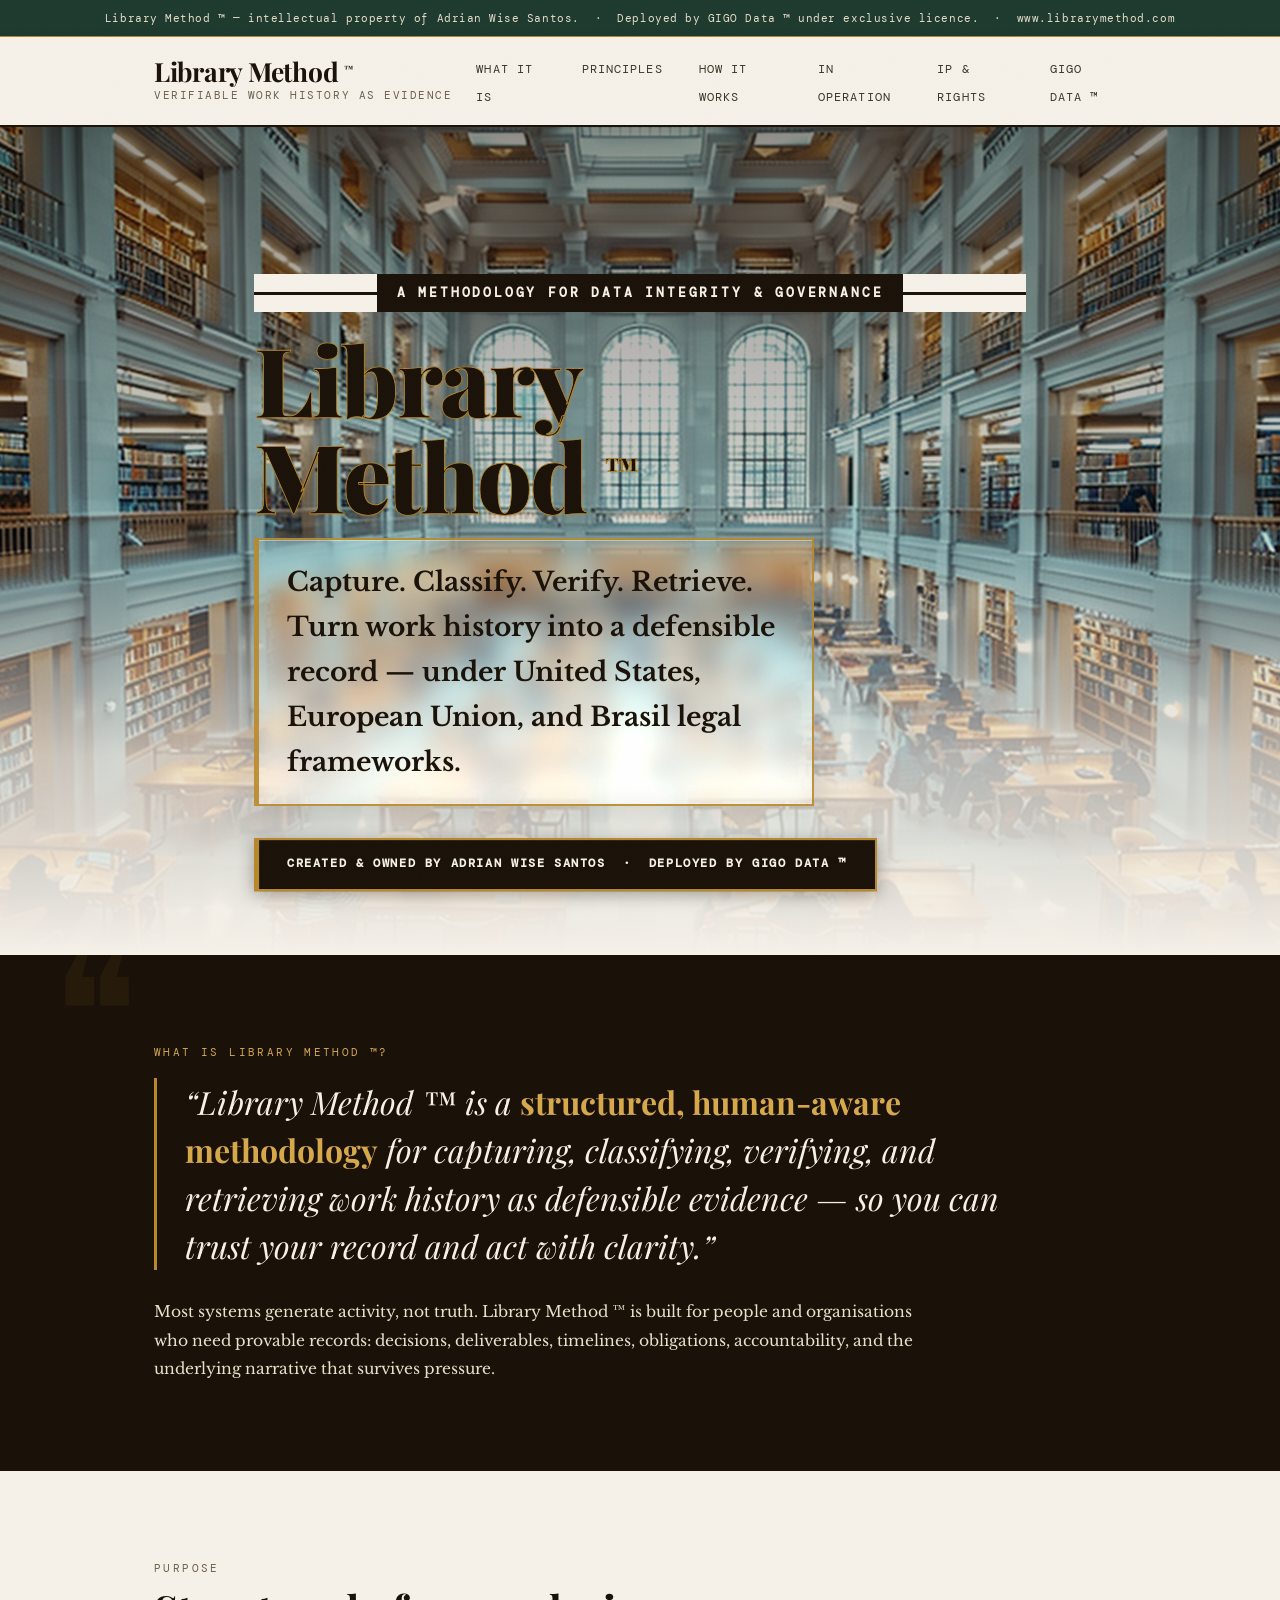
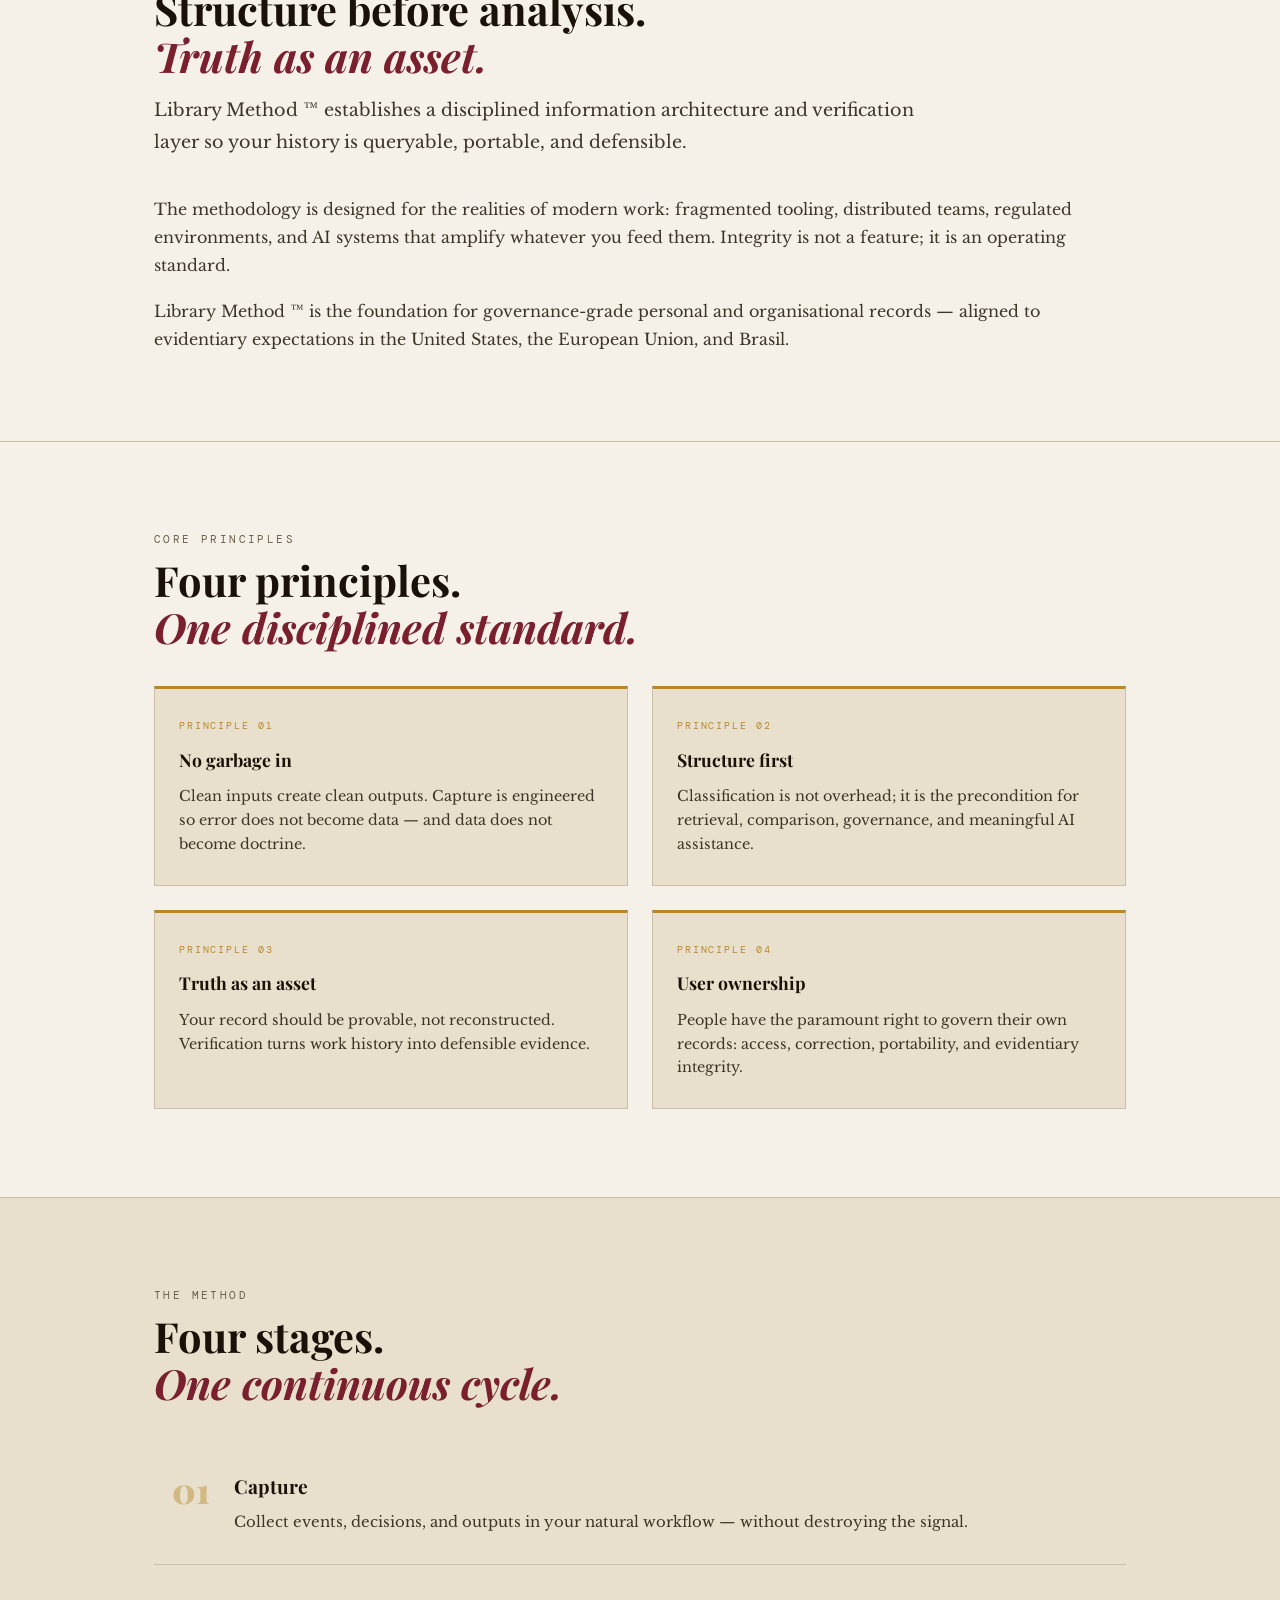
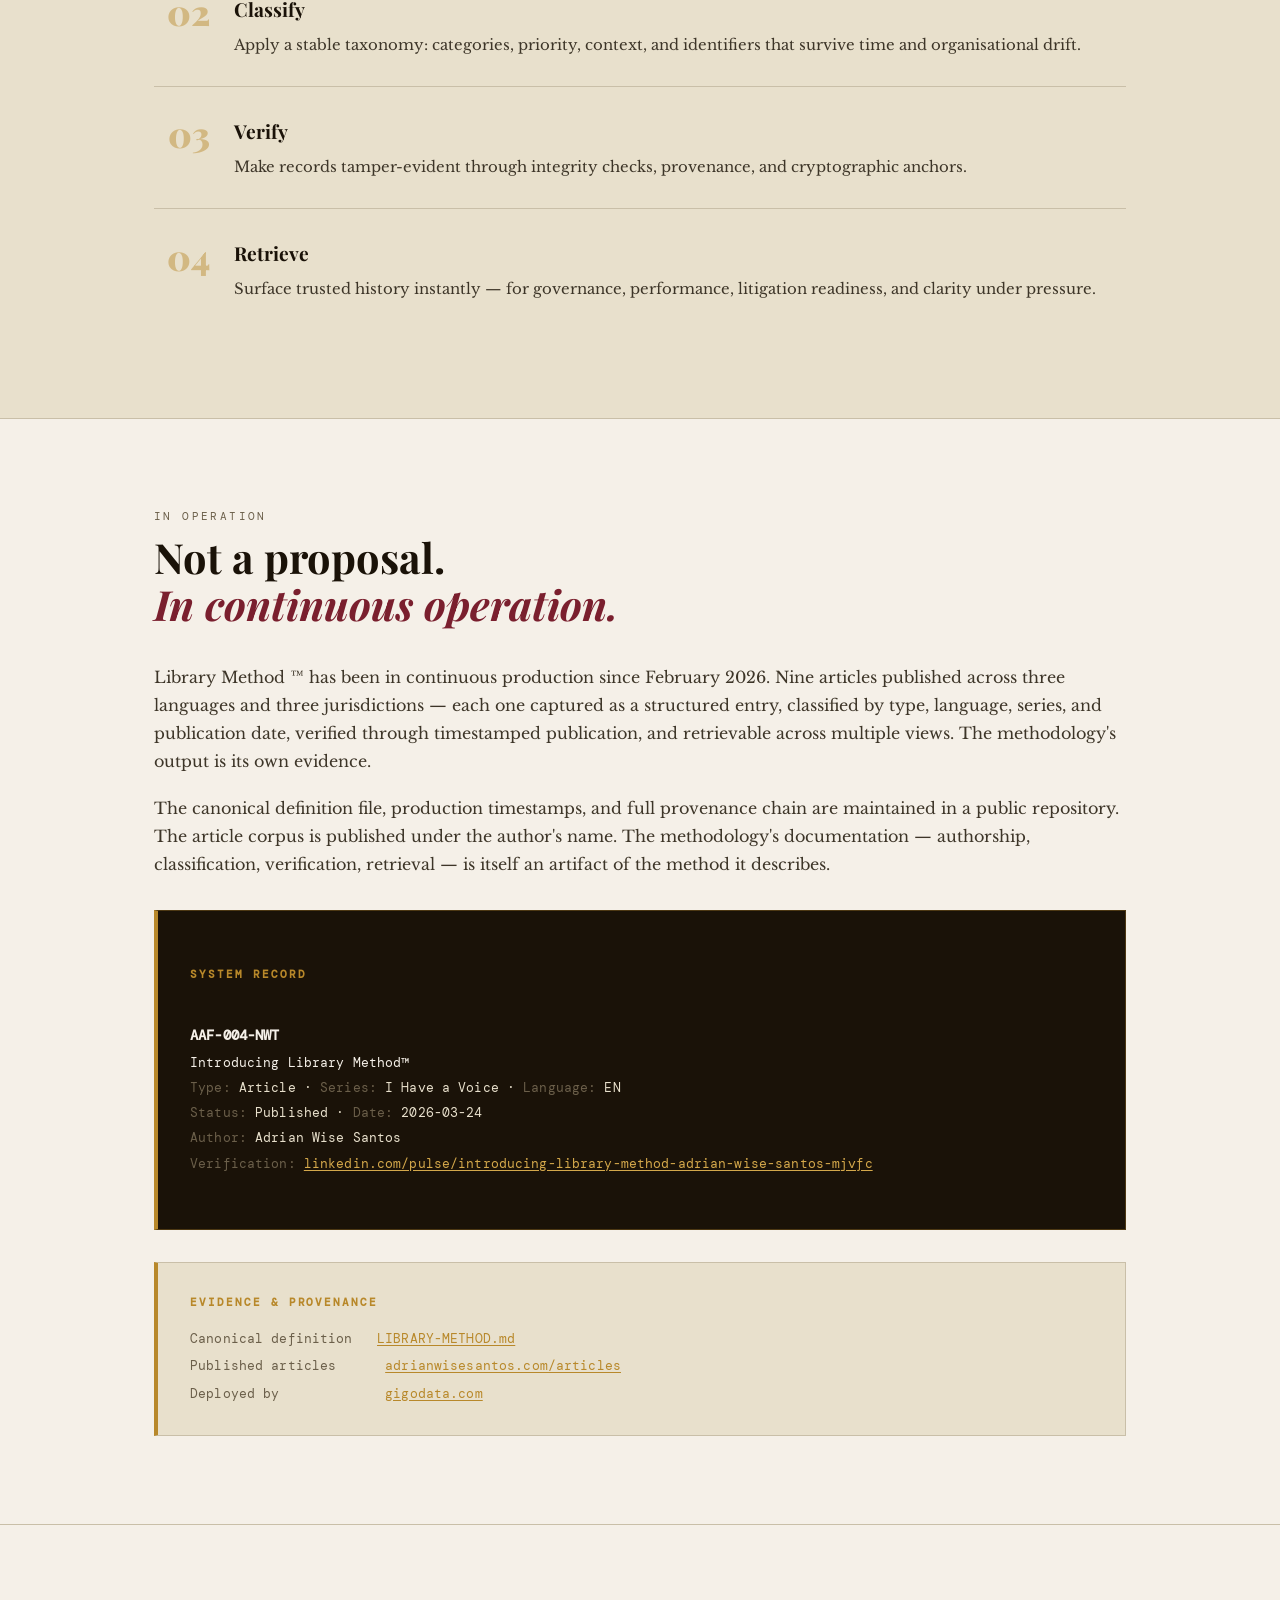
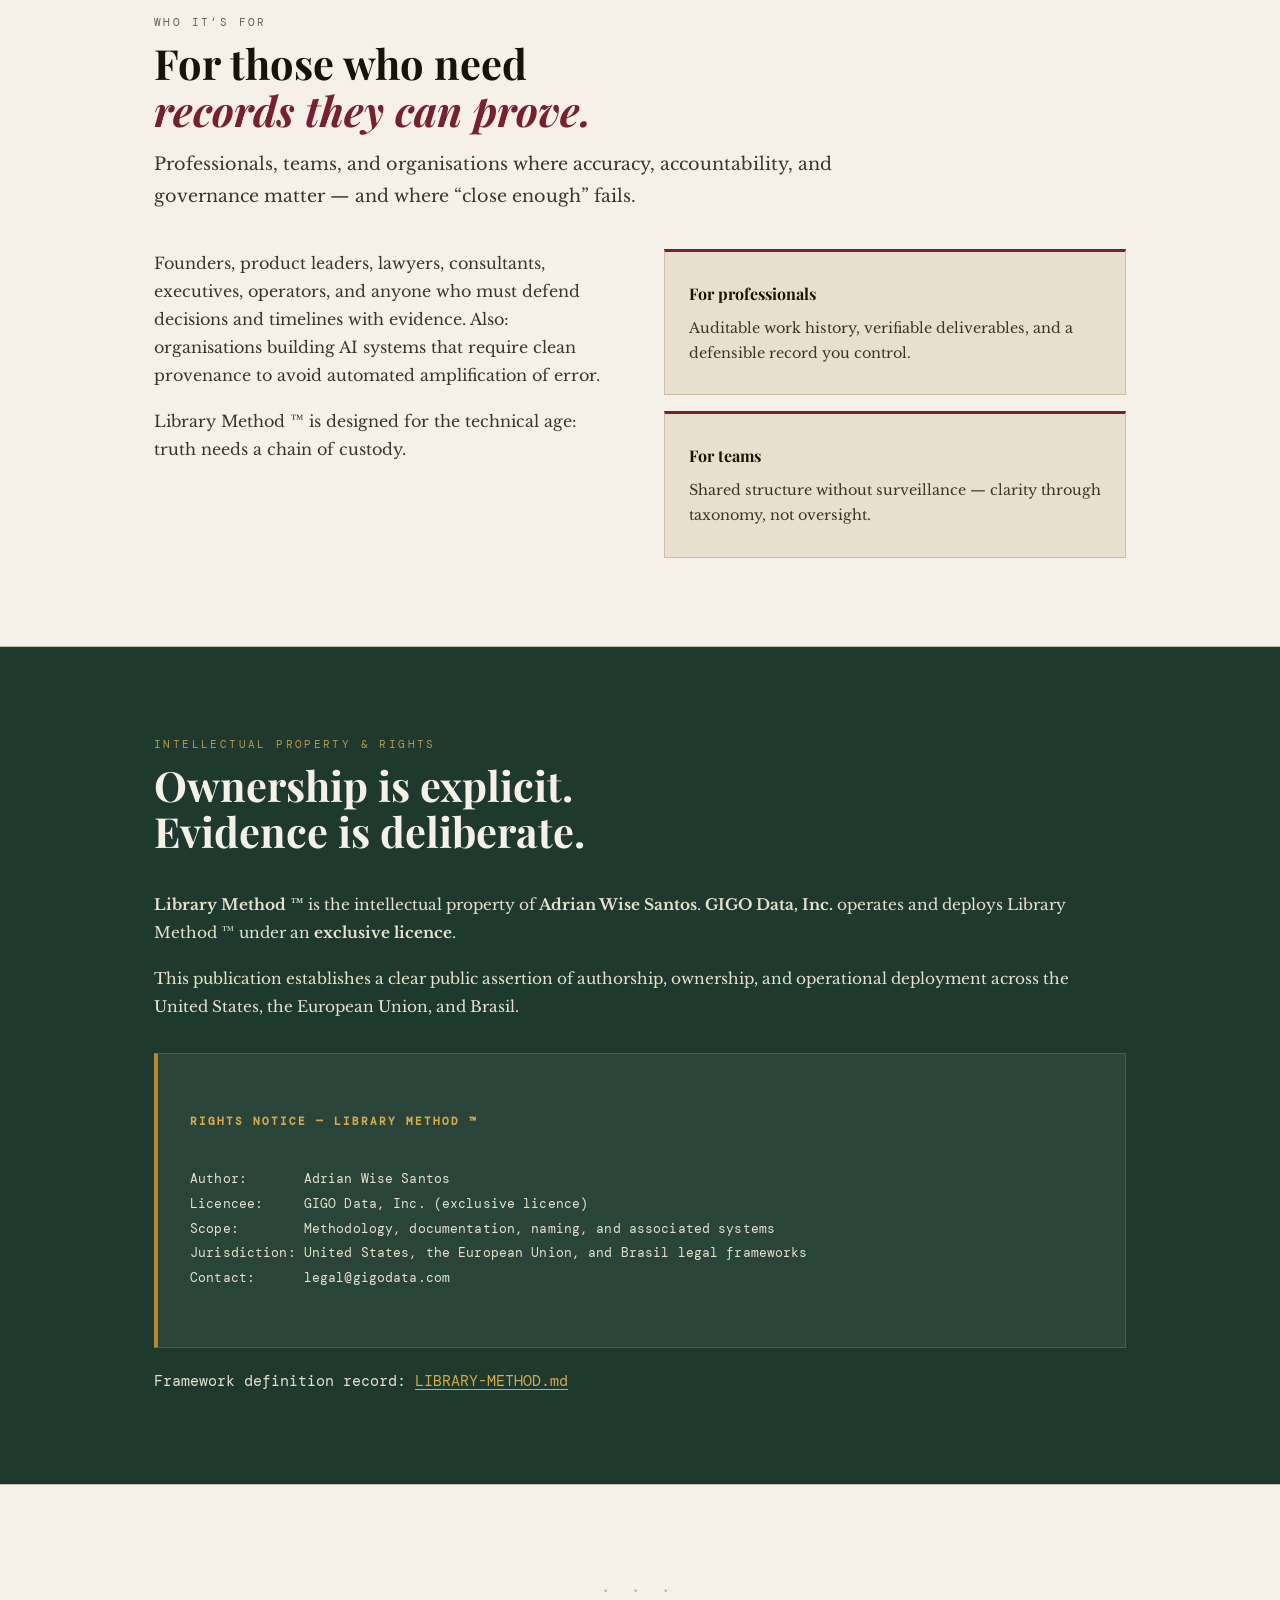
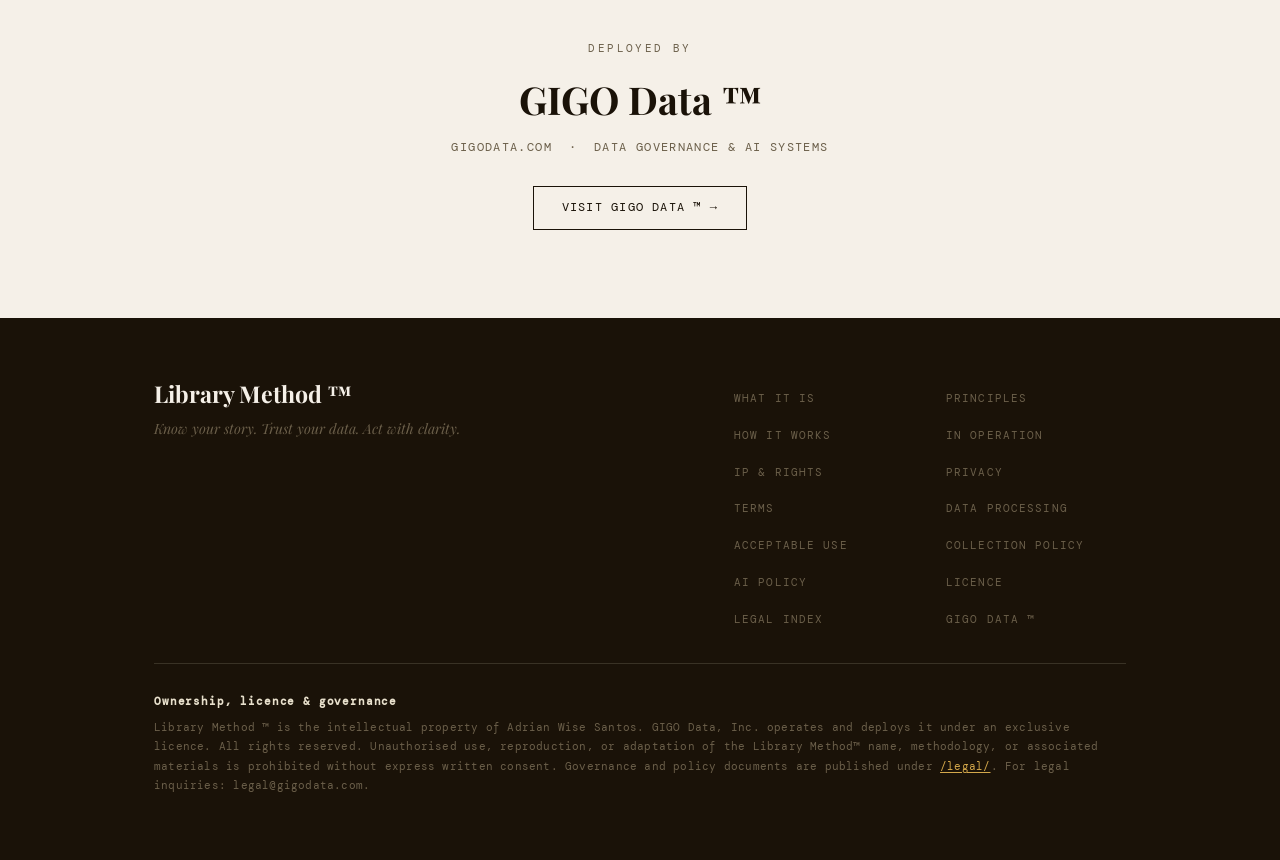
==== commit cb018bac: "Add FILE IDENTITY GUARD comments to root/index.html and legal/index.html — prevent future accidental" ====
--- a/index.html
+++ b/index.html
@@ -1,4 +1,17 @@
 <!doctype html>
+<!-- ============================================================
+     ⚠️  FILE IDENTITY GUARD — DO NOT REMOVE
+     FILE:    index.html  (ROOT HOMEPAGE)
+     PATH:    /librarymethod.com/index.html
+     URL:     https://www.librarymethod.com/
+     PURPOSE: Main homepage for Library Method™
+
+     ❌ THIS IS NOT the legal page.
+     ❌ THIS IS NOT /legal/index.html.
+
+     If this file contains "Legal &amp; Policies" in the <title>,
+     the homepage has been overwritten. Restore from git.
+============================================================ -->
 <html lang="en">
 <head>
   <meta charset="utf-8" />
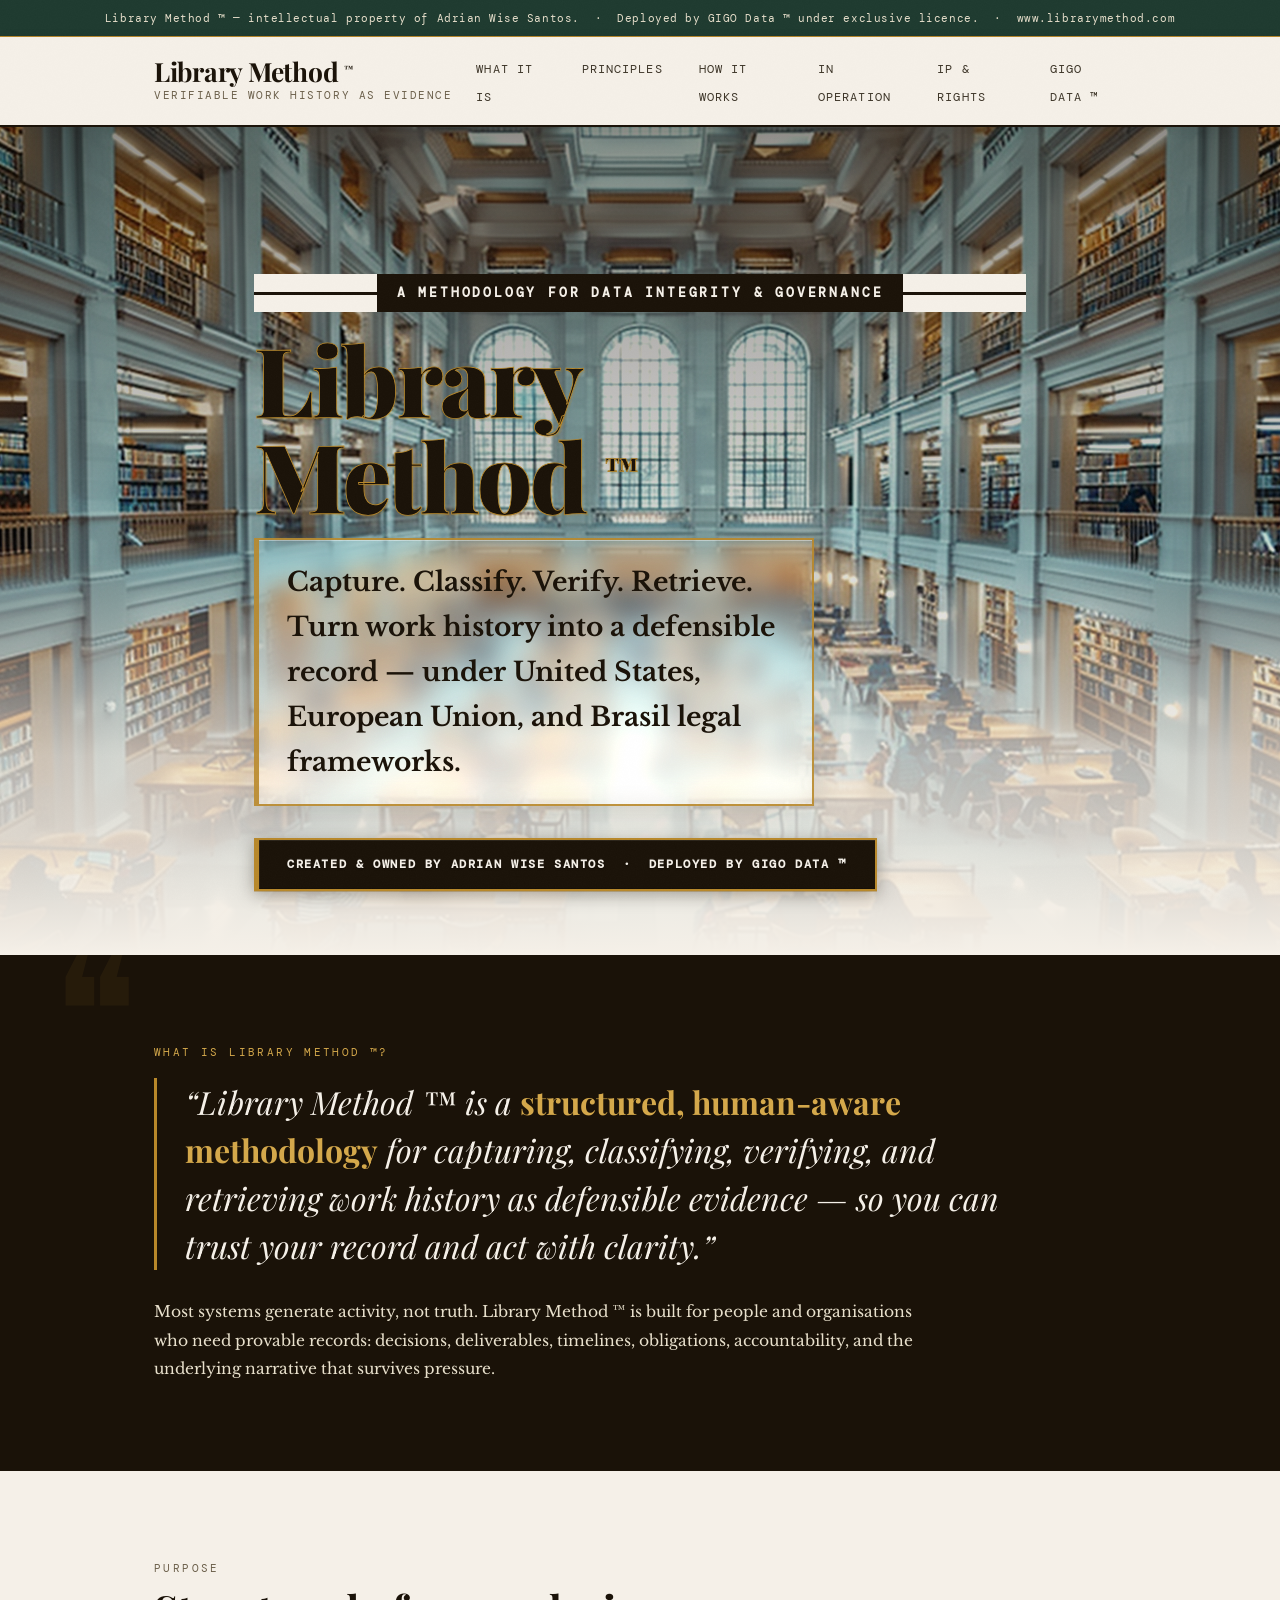
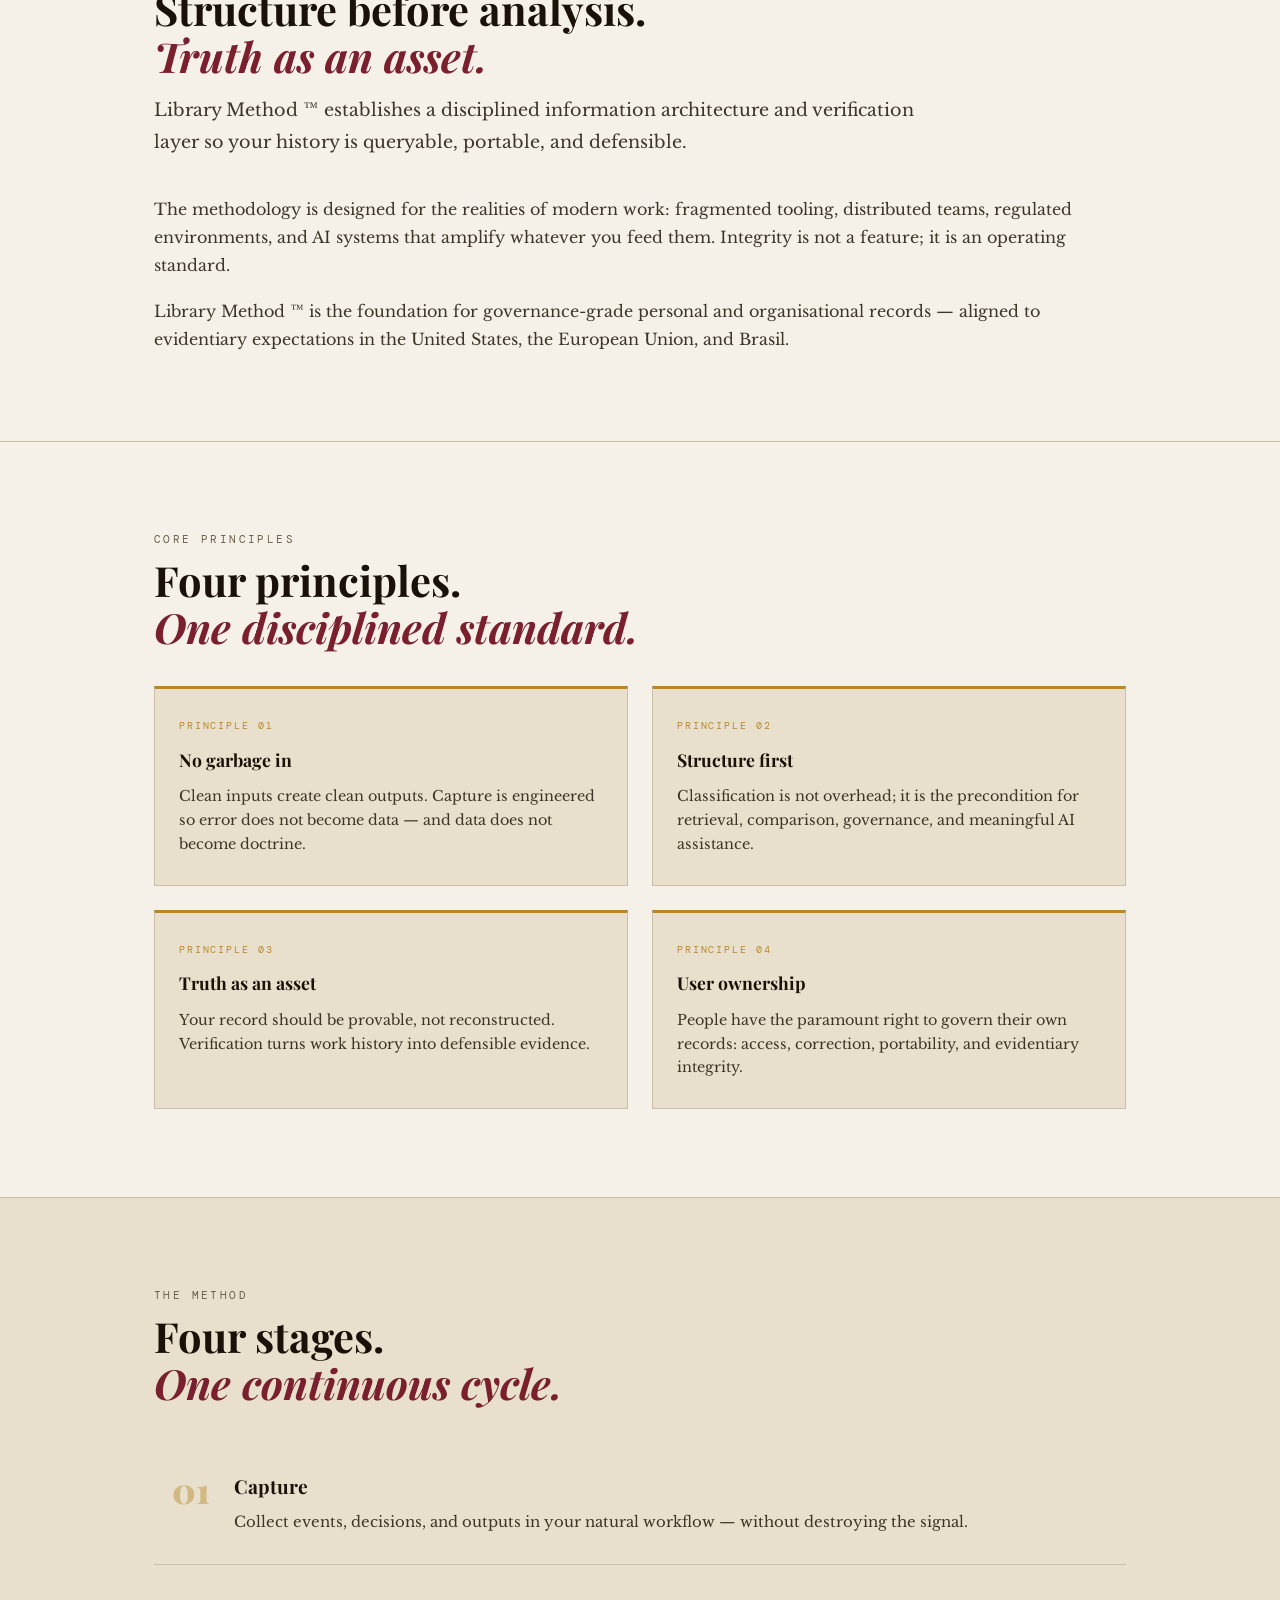
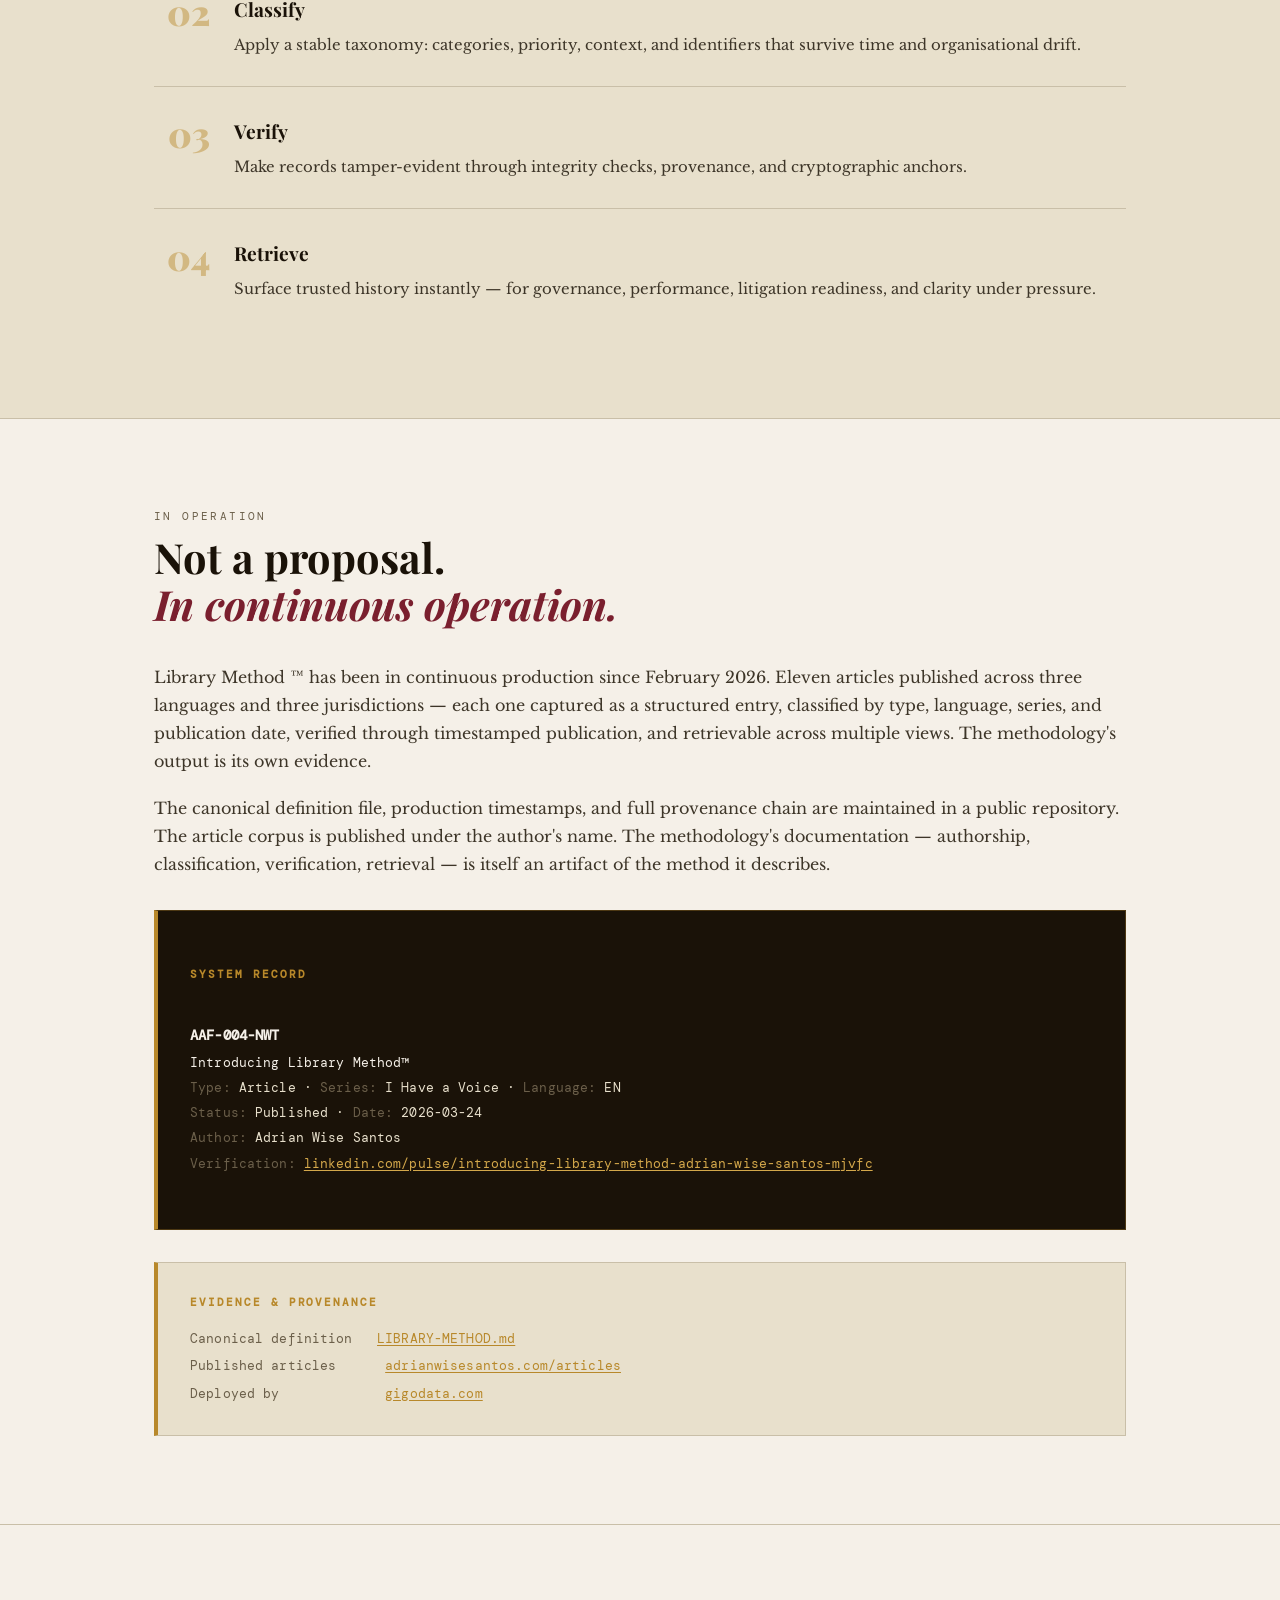
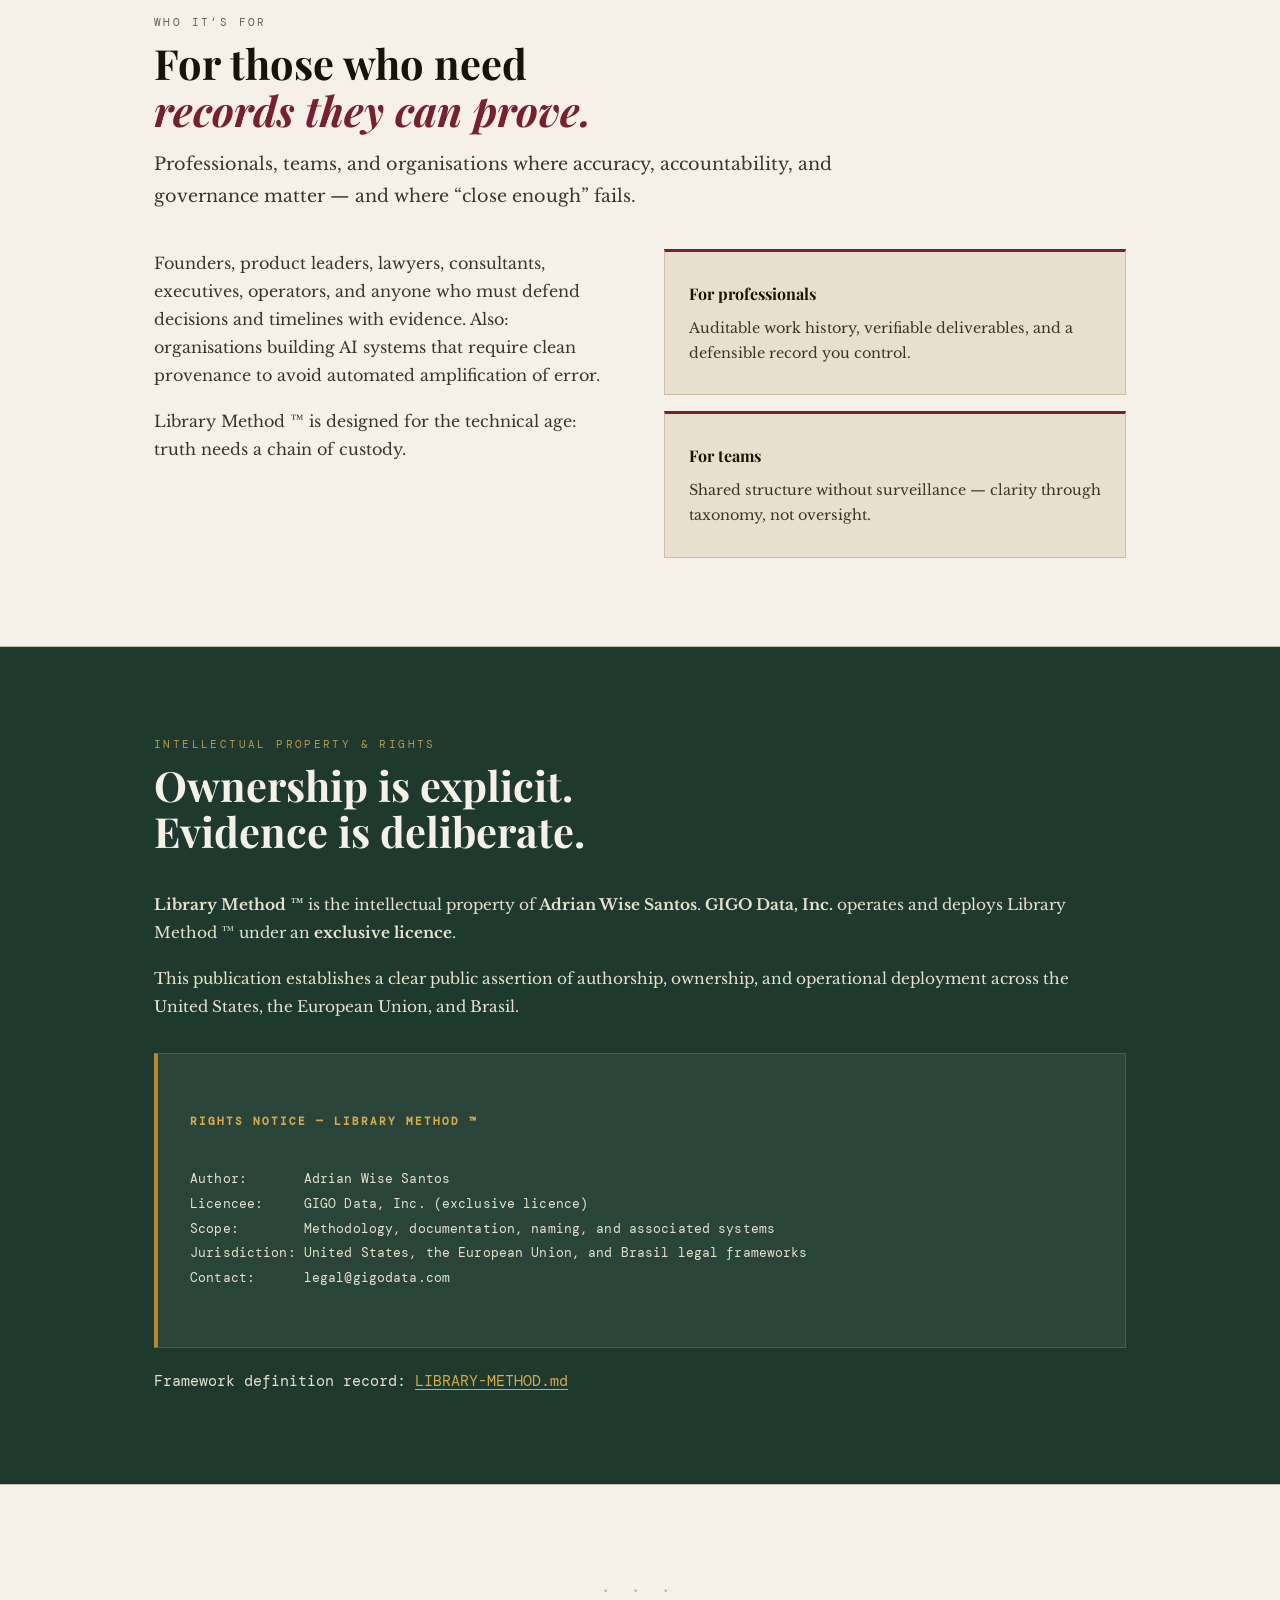
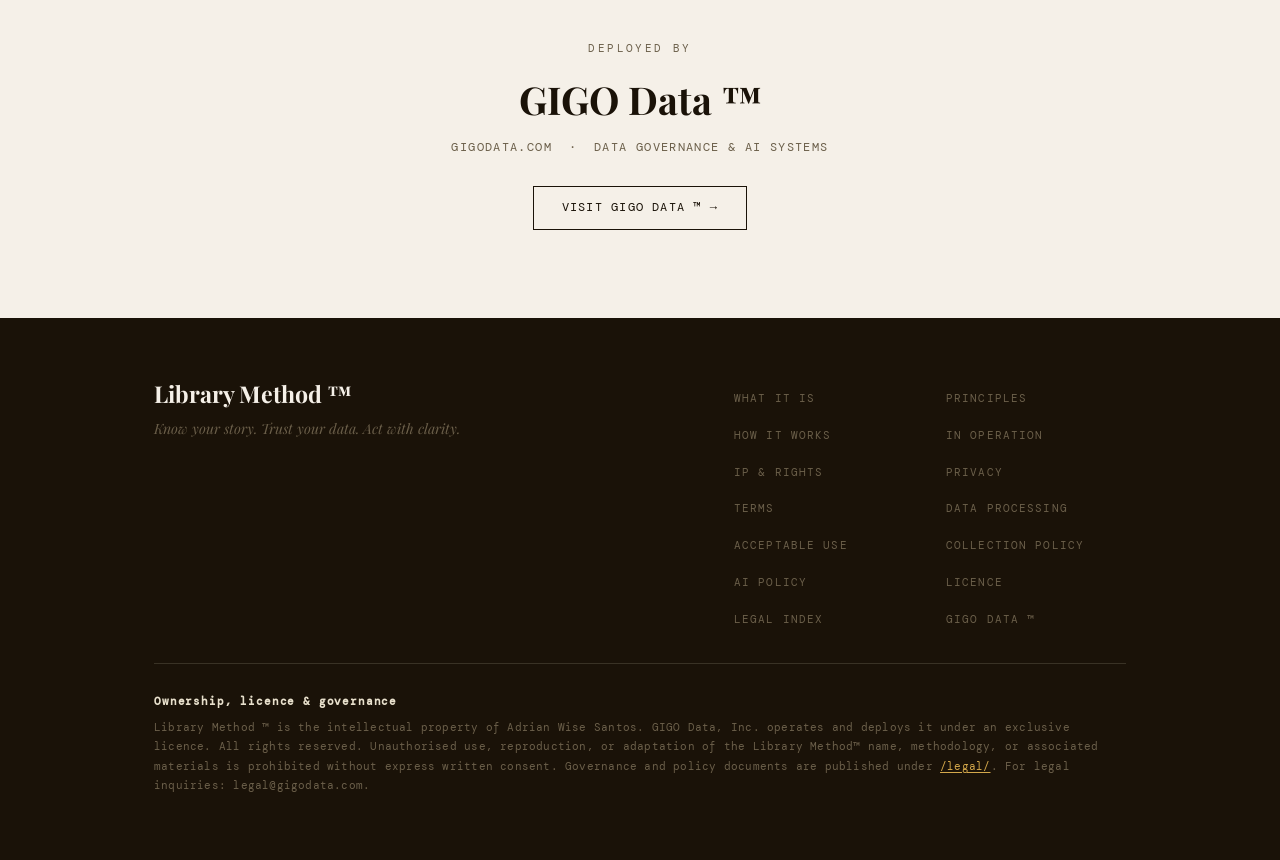
==== commit c9b1f6dd: "Update index.html" ====
--- a/index.html
+++ b/index.html
@@ -1065,7 +1065,7 @@
         </div>
 
         <p>
-          Library Method&nbsp;™ has been in continuous production since February 2026. Nine articles published across three languages and three jurisdictions — each one captured as a structured entry, classified by type, language, series, and publication date, verified through timestamped publication, and retrievable across multiple views. The methodology's output is its own evidence.
+          Library Method&nbsp;™ has been in continuous production since February 2026. Eleven articles published across three languages and three jurisdictions — each one captured as a structured entry, classified by type, language, series, and publication date, verified through timestamped publication, and retrievable across multiple views. The methodology's output is its own evidence.
         </p>
 
         <p>
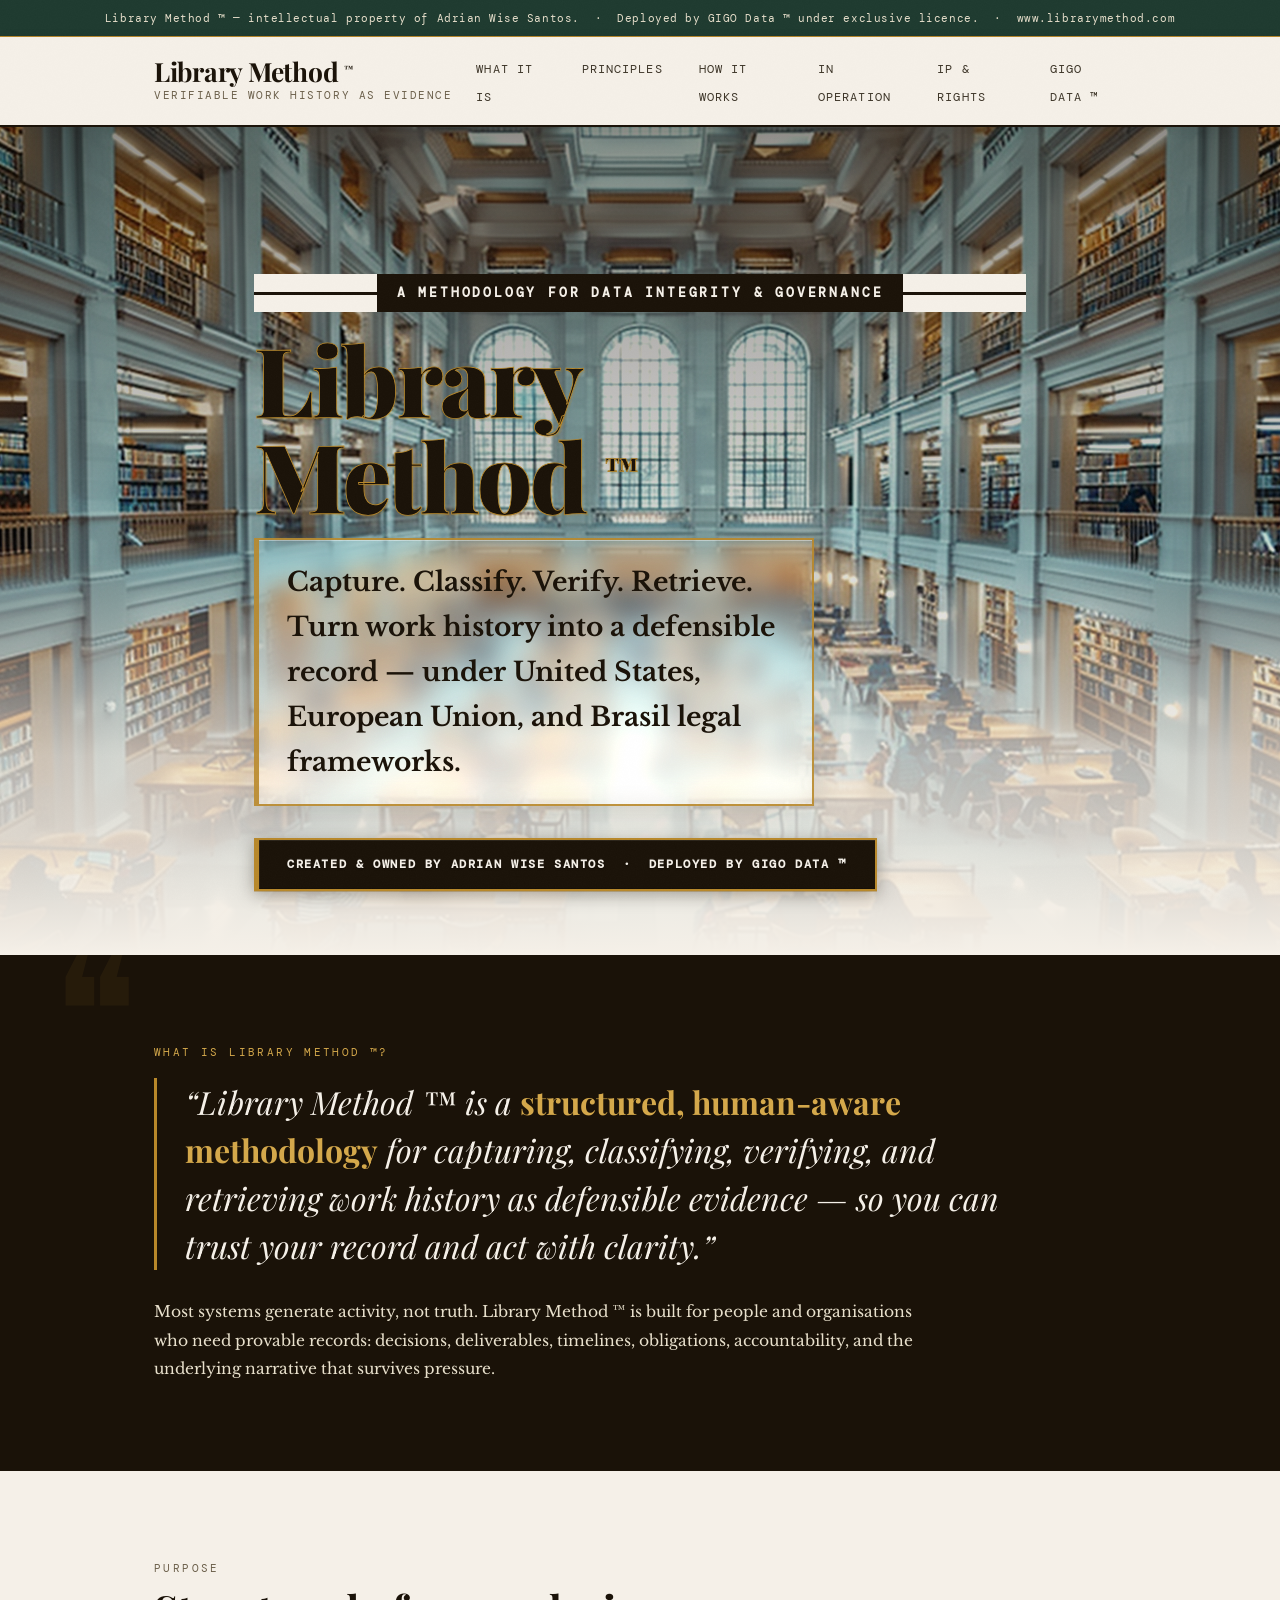
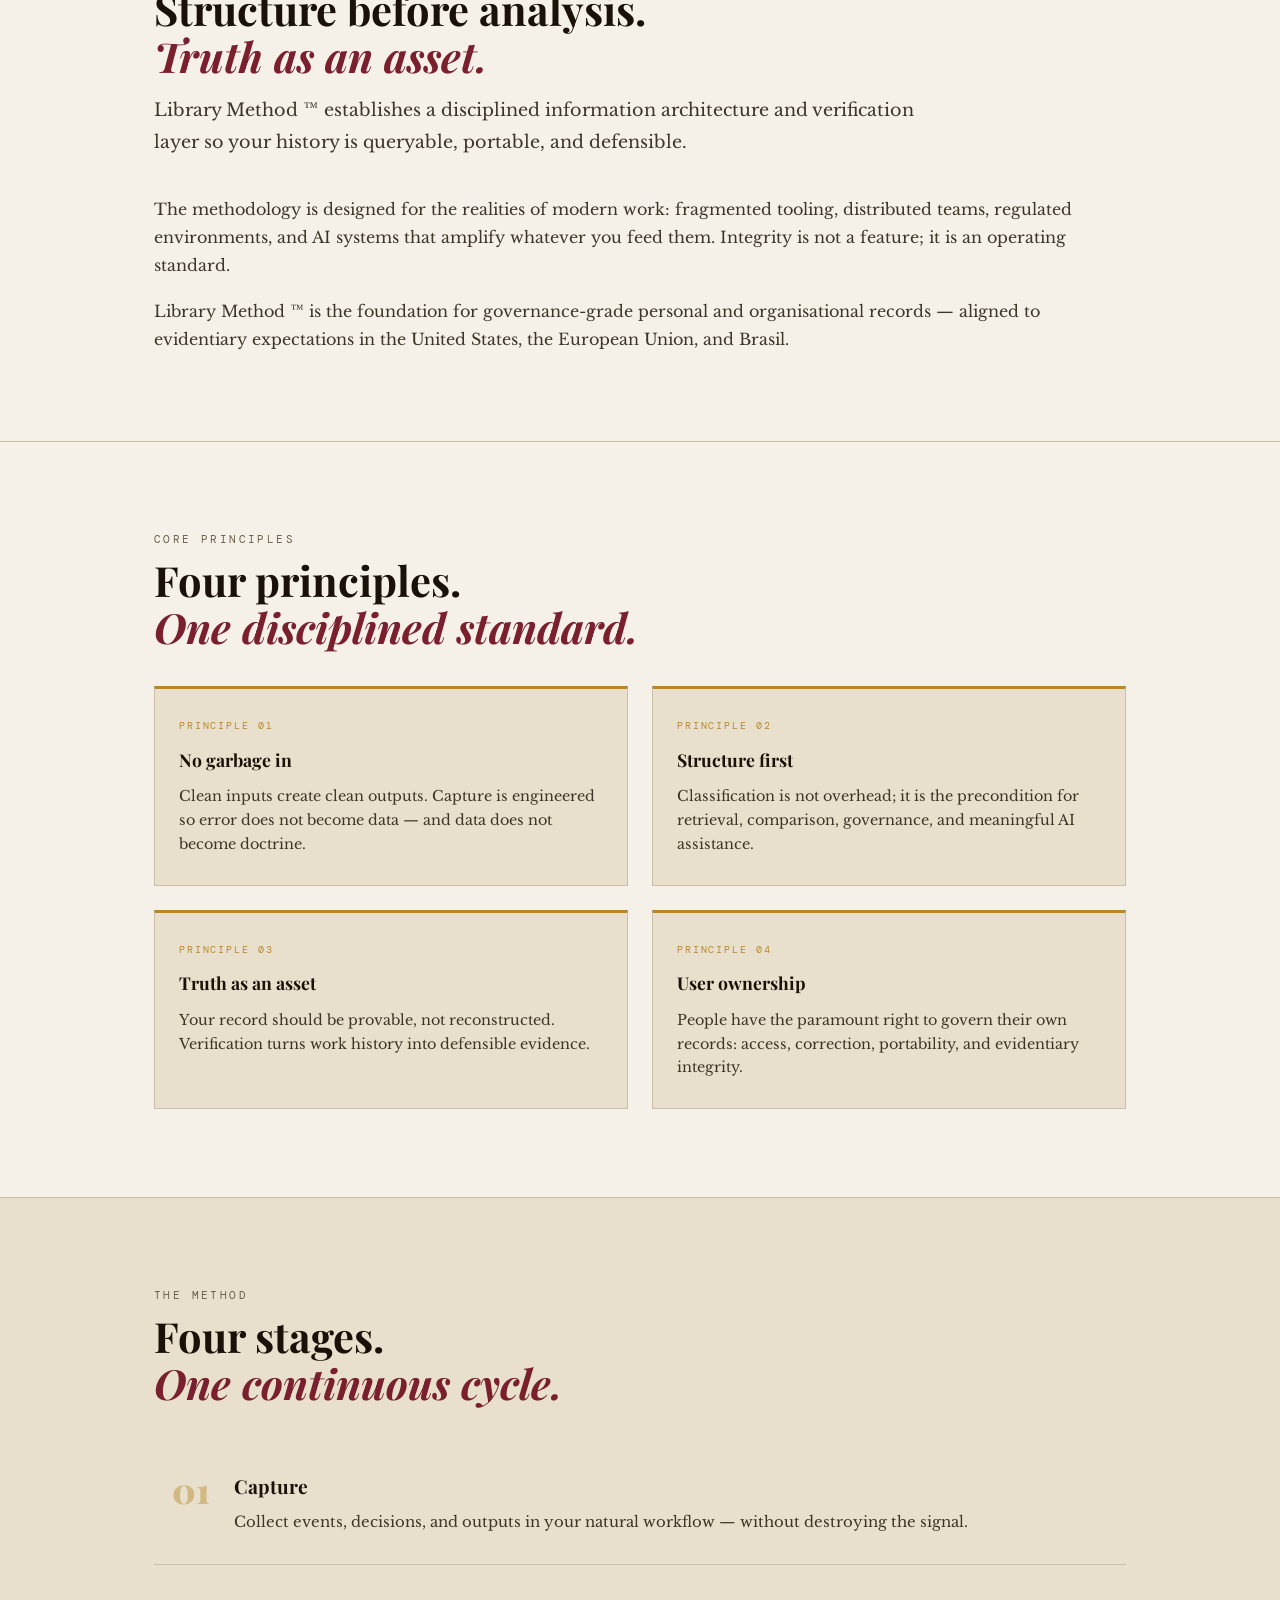
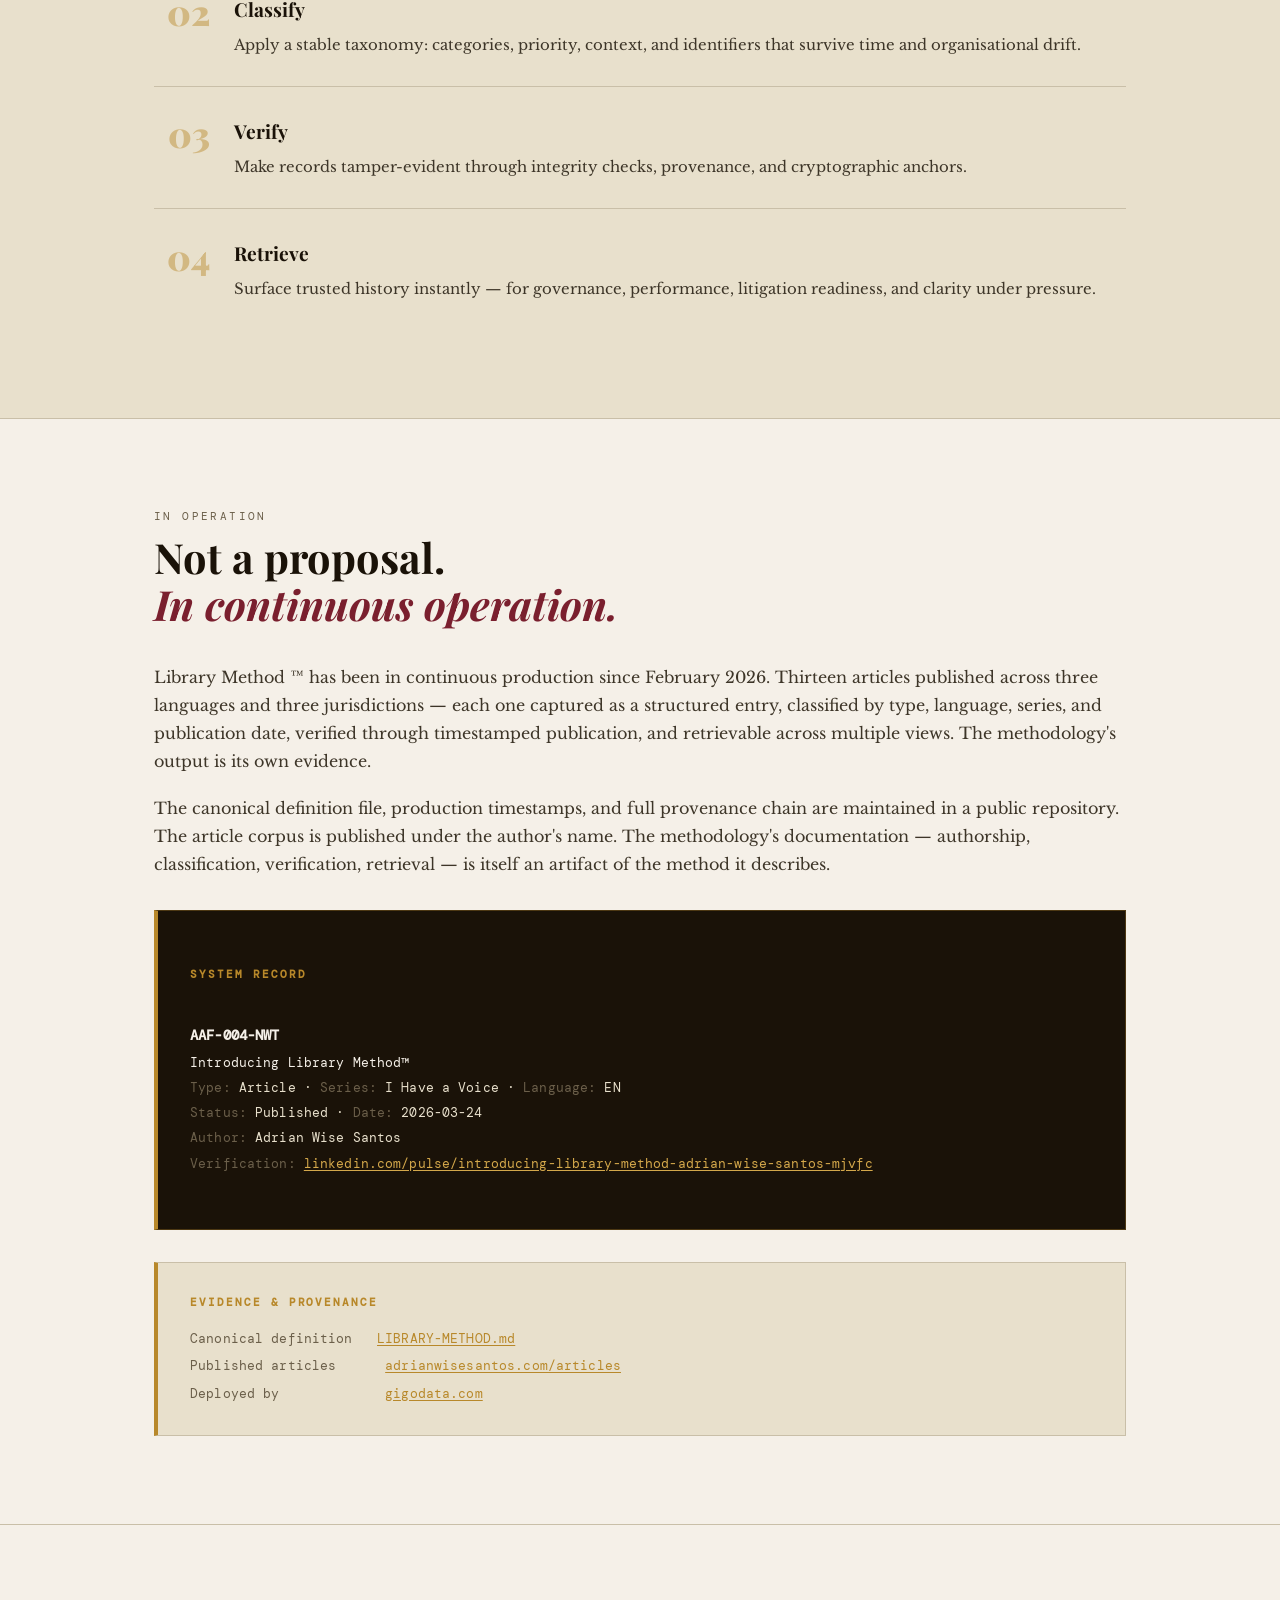
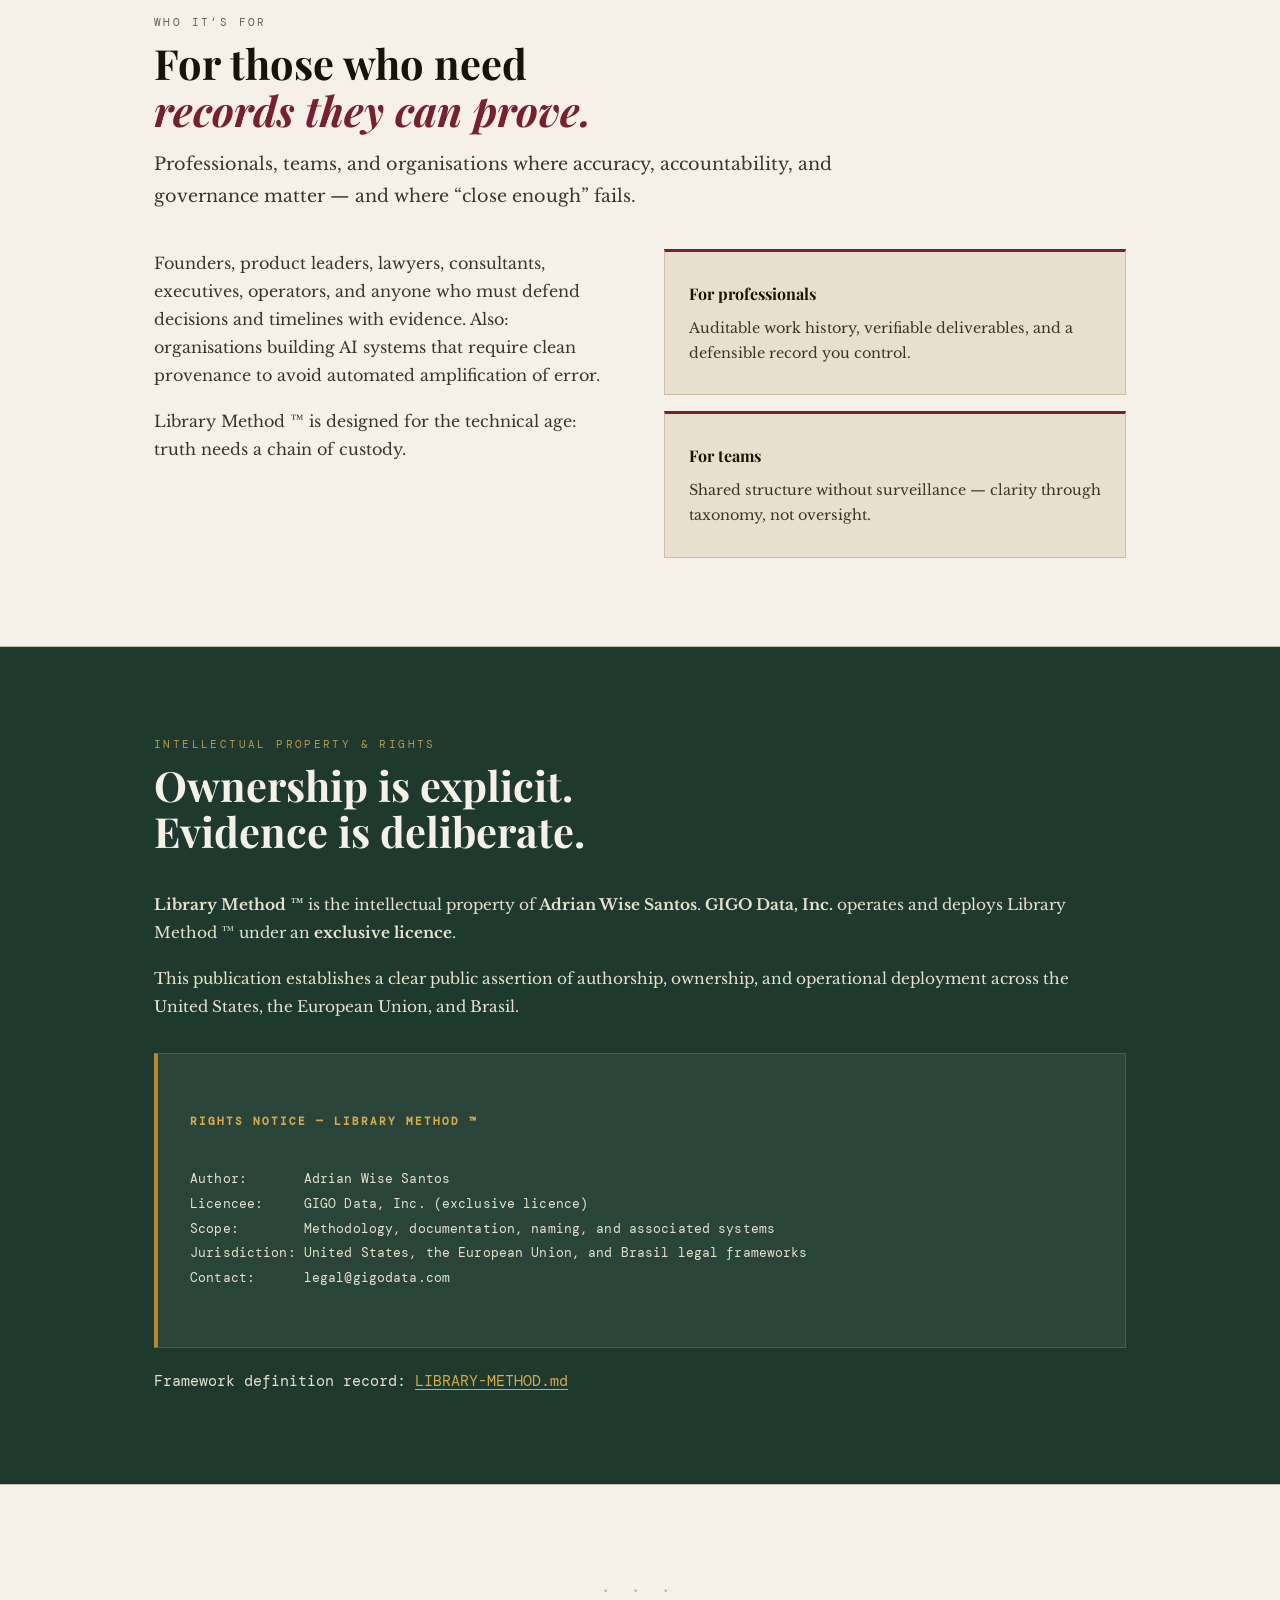
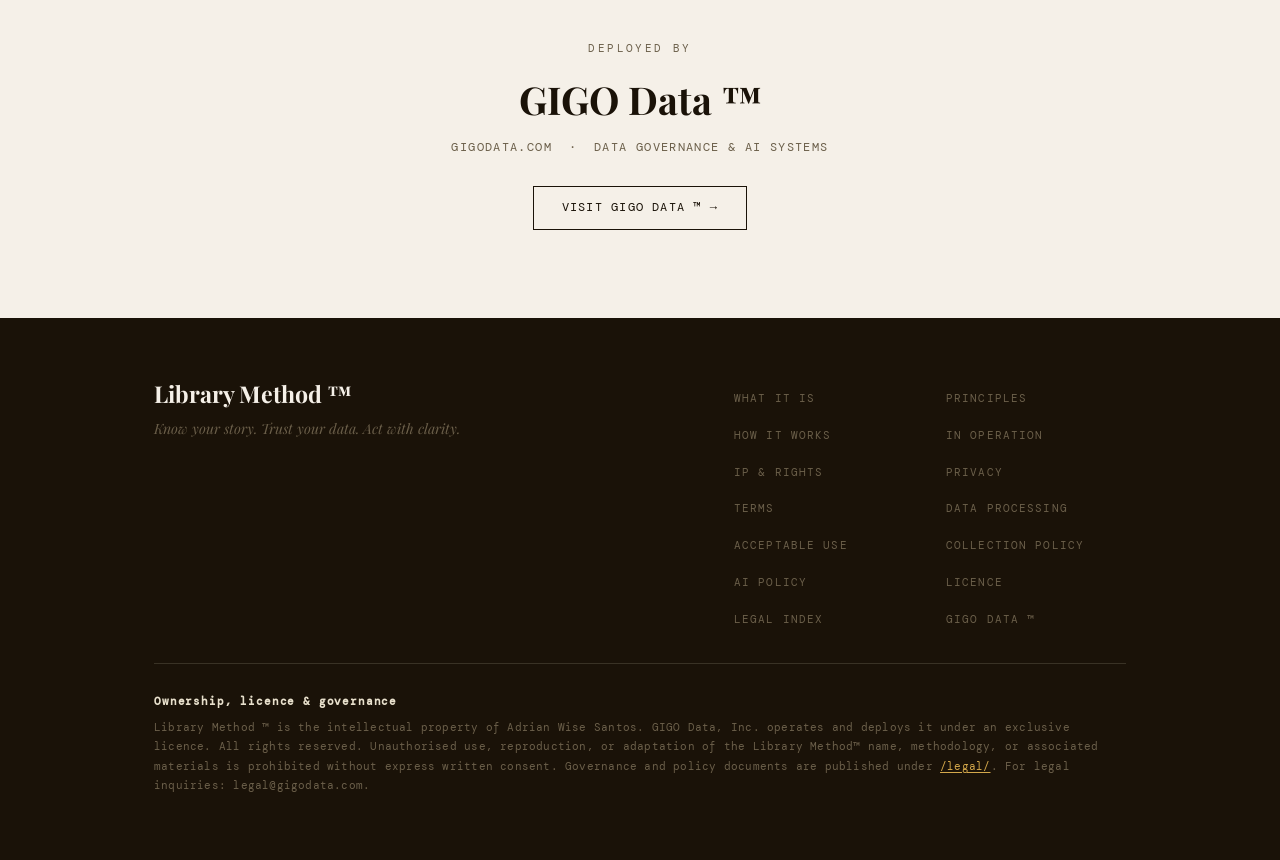
==== commit 319579d0: "Update article count to thirteen, dateModified 2026-04-15" ====
--- a/index.html
+++ b/index.html
@@ -26,7 +26,7 @@
        Canonical posture:
        - IP Owner: Adrian Wise Santos
        - Exclusive licencee / operator: GIGO Data, Inc.
-       Updated for governance layer: 2026-03-28
+       Updated for governance layer: 2026-04-15
        ============================================================ -->
 
   <!-- ── PERFORMANCE: DNS prefetch for third-party origins ──── -->
@@ -118,7 +118,7 @@
           "url": "https://www.librarymethod.com/opengraph/librarymethod_og_1200x630_v1_2026_02_01.png"
         },
         "datePublished": "2026-02-01",
-        "dateModified": "2026-03-28",
+        "dateModified": "2026-04-15",
         "inLanguage": "en-US"
       },
       {
@@ -1065,7 +1065,7 @@
         </div>
 
         <p>
-          Library Method&nbsp;™ has been in continuous production since February 2026. Eleven articles published across three languages and three jurisdictions — each one captured as a structured entry, classified by type, language, series, and publication date, verified through timestamped publication, and retrievable across multiple views. The methodology's output is its own evidence.
+          Library Method&nbsp;™ has been in continuous production since February 2026. Thirteen articles published across three languages and three jurisdictions — each one captured as a structured entry, classified by type, language, series, and publication date, verified through timestamped publication, and retrievable across multiple views. The methodology's output is its own evidence.
         </p>
 
         <p>
